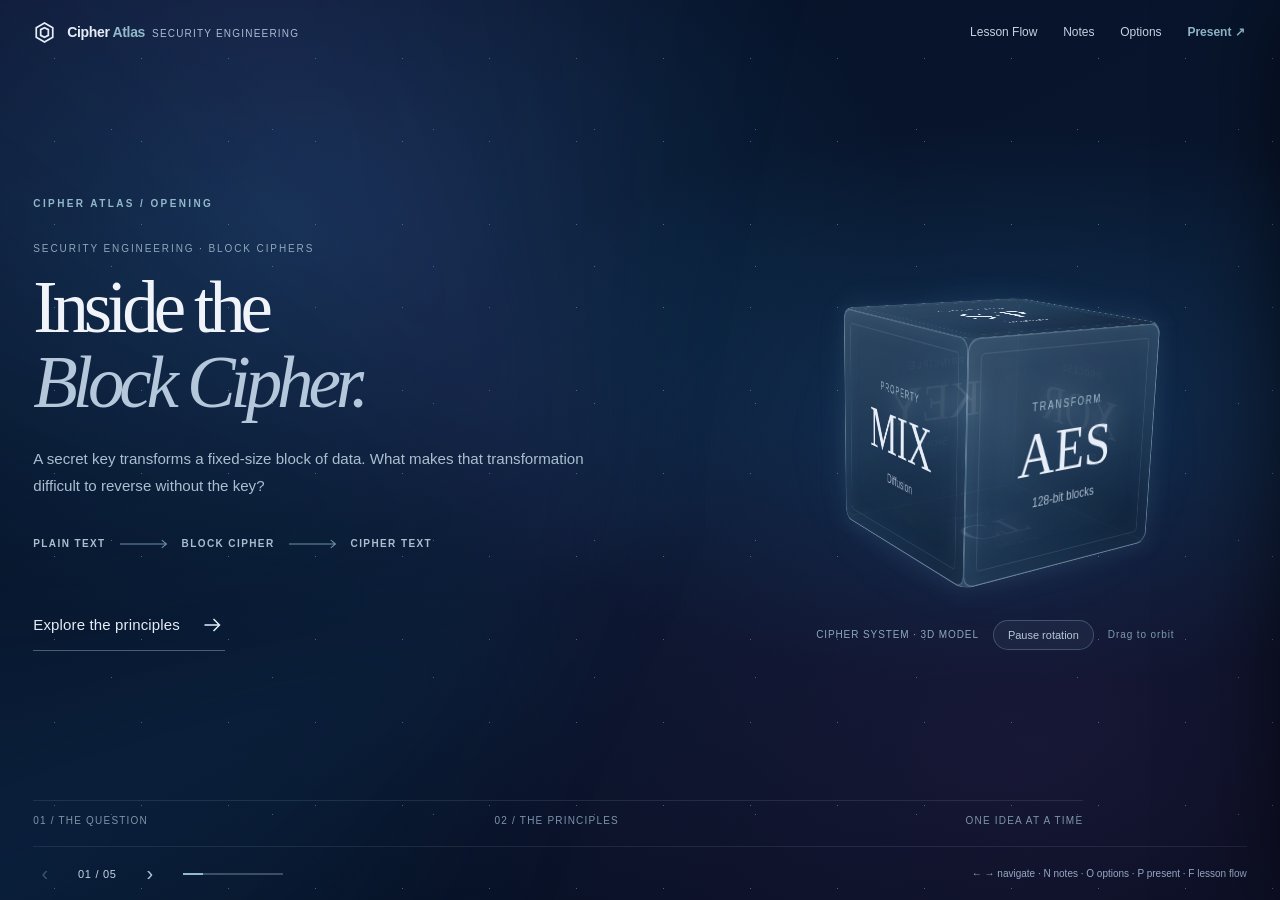
==== index.html @ b5562f1e "fix(cipher-atlas): explain AES trace operations 5 through 9" ====
<!doctype html>
<html lang="en">
<head>
<meta charset="utf-8"><meta name="viewport" content="width=device-width,initial-scale=1,viewport-fit=cover">
<meta name="color-scheme" content="dark"><title>Cipher Atlas | Block Cipher Foundations v0.8 Approved</title>
<style>
:root{--text:#e5edf8;--muted:#aabdd3;--yellow:#91b9cb;--purple:#8ba8c4;--cyan:#91b9cb;--glass:rgba(11,29,57,.74);--stroke:rgba(216,234,255,.19);--speed:420ms}
*{box-sizing:border-box}html,body{margin:0;min-height:100%;font-family:Inter,"Segoe UI",Arial,sans-serif;background:#030b1b;color:var(--text)}body{overflow:hidden}
button,input,select{font:inherit}button{cursor:pointer}button:focus-visible,input:focus-visible,select:focus-visible{outline:2px solid var(--yellow);outline-offset:3px}button:disabled{cursor:not-allowed;opacity:.32}
.sky{position:fixed;inset:0;pointer-events:none;background:radial-gradient(ellipse at 22% 24%,#13456896,transparent 44%),radial-gradient(ellipse at 79% 45%,#184c7777,transparent 40%),radial-gradient(ellipse at 81% 83%,#39295e55,transparent 45%),linear-gradient(155deg,#051126,#09162e 55%,#040a19);z-index:0}.sky:before{content:"";position:absolute;inset:0;opacity:.42;background-image:radial-gradient(#a2caef 0.7px,transparent 1px),radial-gradient(#c9b2ff 0.7px,transparent 1px);background-size:87px 83px,161px 137px;background-position:11px 17px,31px 61px}.sky:after{content:"";position:absolute;inset:-20%;background:conic-gradient(from 195deg at 47% 59%,transparent 0deg,#15689e20 47deg,transparent 81deg,#5f3d9628 134deg,transparent 182deg);filter:blur(60px);animation:none}@keyframes aurora{to{transform:translate(3%,-3%) rotate(10deg)}}body.motion-bg .sky:after{animation:aurora 17s ease-in-out infinite alternate}
.app{position:relative;z-index:1;height:100dvh;display:flex;flex-direction:column;padding:0 clamp(16px,2.6vw,46px)}
.top{height:64px;min-height:64px;display:flex;align-items:center;justify-content:space-between;gap:20px}.brand{display:flex;align-items:center;gap:11px;font-weight:800;letter-spacing:-.35px;font-size:14px}.brand svg{width:23px;height:23px;stroke:var(--text);stroke-width:1.8;fill:none}.brand em{font-style:normal;color:var(--yellow)}.brand small{color:var(--muted);font-weight:500;letter-spacing:1.2px;font-size:10px;margin-left:7px}.topnav,.bottomnav{display:flex;align-items:center;gap:clamp(10px,1.7vw,28px)}.navbtn{padding:7px 2px;color:#c5d1e1;border:0;background:none;font-size:12px;transition:color .2s}.navbtn:hover,.navbtn.on{color:var(--yellow)}.present{color:var(--yellow);font-weight:700}
.stage{flex:1;min-height:0;max-width:1320px;margin:auto;width:100%;display:flex;flex-direction:column;justify-content:center;gap:clamp(10px,2vh,25px);padding:clamp(6px,1.7vh,22px) 0 10px}.eyebrow{font-size:10px;letter-spacing:2.4px;color:var(--yellow);font-weight:700}.headline{font-family:Georgia,"Times New Roman",serif;font-size:clamp(39px,4.3vw,72px);font-weight:500;letter-spacing:-3px;line-height:1.04;margin:0}.headline span{color:var(--yellow)}.intro{font-size:clamp(13px,1.2vw,19px);color:var(--muted);margin:0;max-width:950px;line-height:1.4}
.grid{display:grid;grid-template-columns:1fr 1fr;gap:clamp(24px,4.2vw,65px);min-height:0}.concept{display:flex;flex-direction:column;gap:10px;min-width:0}.concept h2{font-family:Georgia,"Times New Roman",serif;font-weight:600;font-size:clamp(24px,2vw,35px);margin:0}.concept .define{font-size:clamp(12px,.96vw,16px);line-height:1.45;color:#c9d5e5;min-height:38px;margin:0;max-width:520px}.dim-label{font-size:10px;text-transform:uppercase;color:#93a7bd;letter-spacing:1.3px;font-weight:700}
.sbox-strip{margin:12px 0 10px;display:flex;justify-content:center;gap:clamp(10px,1.1vw,20px);align-items:center}.block{min-width:clamp(80px,6.4vw,112px);padding:14px 10px;text-align:center;border-radius:14px;border:1px solid #b7d7f14c;background:#83badb20;box-shadow:inset 0 1px #ffffff26}.block.sub{background:#ad9bfa33;border-color:#d0befa75}.block.out{background:#7eafc21a;border-color:#95b7c57c}.block small{display:block;color:#c0d0e4;font-size:11px;font-weight:600;margin-bottom:8px}.block b{font-size:24px;letter-spacing:1px}.block.out b{color:var(--yellow)}.block.sub b{font-size:17px}.arrow-icon{height:22px;width:20px;stroke:#bcd4ec;stroke-width:2;fill:none}
.controls{display:flex;align-items:center;gap:14px;min-height:35px}.controls label{color:#bacbe0;font-size:12px;white-space:nowrap}.range{flex:1;min-width:20px;appearance:none;background:linear-gradient(90deg,var(--yellow) var(--pct,67%),#d7e5f046 var(--pct,67%));height:5px;border-radius:8px;cursor:pointer;max-width:240px}.range::-webkit-slider-thumb{appearance:none;background:var(--yellow);height:16px;width:16px;border:0;border-radius:50%;box-shadow:0 0 14px #86c3d28c}.range::-moz-range-thumb{background:var(--yellow);height:15px;width:15px;border:0;border-radius:50%}.hex{background:#132641b0;color:var(--yellow);width:56px;padding:7px;border:1px solid #5f7291;border-radius:8px;text-align:center;text-transform:uppercase;font-family:ui-monospace,monospace;font-size:14px}.hint{color:var(--muted);font-size:11px;line-height:1.4;margin:1px 0 0}.hint strong{color:var(--yellow)}
.round-wrap{display:grid;grid-template-columns:1fr minmax(120px,.57fr);align-items:center;gap:15px;min-height:180px}.state{display:grid;grid-template-columns:repeat(4,minmax(26px,1fr));gap:7px;max-width:310px}.byte{border-radius:9px;height:35px;display:grid;place-items:center;background:#9ac6e522;border:1px solid #b4d2e923;font:600 clamp(11px,1vw,14px)/1 ui-monospace,SFMono-Regular,Consolas,monospace;color:#a8bcd6;transition:background var(--speed),transform var(--speed),color var(--speed),box-shadow var(--speed)}.byte.changed{color:#bed9e5;background:#557f9259;border-color:#a9c9d58a;box-shadow:0 0 14px #8bcad026}.byte.new{animation:flash .48s ease}@keyframes flash{40%{transform:scale(1.13);box-shadow:0 0 24px #b3d8e0a0}}.stats{display:flex;flex-direction:column;gap:12px}.number{font-size:clamp(25px,2.7vw,44px);color:var(--yellow);font-weight:700;line-height:1}.num-label{color:#b5c5d6;font-size:11px;line-height:1.4}.operation-controls{display:flex;justify-content:space-between;align-items:center;gap:10px;margin-top:4px}.op-side{display:flex;align-items:center;gap:12px}.arrow-btn{display:grid;place-items:center;width:33px;height:33px;background:rgba(177,200,234,.10);color:#a9cbd8;border:0;border-radius:50%;font-size:20px;transition:background .2s,transform .2s}.arrow-btn:hover:not(:disabled){background:#83b8c440;transform:scale(1.07)}.op-title{color:var(--yellow);font-size:12px;font-weight:800;min-width:104px;text-align:center}.step-name{color:#c0cede;font-size:12px;margin-top:2px;min-height:30px;line-height:1.4}.footkey{margin:2px 0 0;font-size:clamp(12px,1.05vw,16px);color:#d7e5ef}.footkey strong{color:var(--yellow)}
.bottom{height:54px;min-height:54px;display:flex;align-items:center;gap:20px;justify-content:space-between;border-top:1px solid #dbe5f218}.bottom .arrow-btn{border-radius:6px;background:none;width:23px;height:34px}.count{font-size:11px;letter-spacing:.7px;color:#c6d4e4}.progress{width:100px;height:2px;background:#9caac15c;overflow:hidden}.progress span{height:100%;display:block;width:100%;background:var(--yellow)}.keys{color:#94a9c4;font-size:10px}
.panel{position:fixed;top:0;bottom:0;width:min(430px,92vw);padding:24px 28px;border:1px solid var(--stroke);background:linear-gradient(135deg,#ffffff0e,#ffffff01 60%),var(--glass);backdrop-filter:blur(18px) saturate(115%);-webkit-backdrop-filter:blur(18px) saturate(115%);box-shadow:-14px 0 52px #01081792;z-index:6;transition:transform .32s cubic-bezier(.2,.7,.2,1),opacity .3s;overflow-y:auto}.panel.right{right:0;border-radius:0;transform:translateX(102%);opacity:1}.panel.left{left:0;border-radius:0;transform:translateX(-102%);opacity:1}.panel.open{transform:translateX(0);opacity:1}.panel.right{border-left:1px solid #7596aa51}.panel.left{border-right:1px solid #7596aa51}.drawer-scrim{position:fixed;inset:0;background:#020a16b3;z-index:5;opacity:0;pointer-events:none;transition:opacity .3s}.drawer-scrim.visible{opacity:1;pointer-events:auto}.panel:not(.open){visibility:hidden}.panel{transition:transform .34s cubic-bezier(.22,.72,.24,1),visibility .34s}.panel.open{visibility:visible}.panel .panelhead{margin-bottom:34px}.panel .panelhead h3{font-family:Georgia,serif;font-size:26px;font-weight:500}.panel .close{font-size:32px;line-height:1}.panelhead{display:flex;align-items:center;justify-content:space-between;gap:9px}.panel h3{font-size:17px;margin:0}.close{background:transparent;border:0;color:var(--text);font-size:23px;padding:0 5px}.panel h4{color:var(--yellow);font-weight:600;font-size:11px;letter-spacing:1.4px;margin:25px 0 12px}.panel p{color:#bfd0e1;font-size:13px;line-height:1.8}.notes{direction:rtl;text-align:right}.notes p{font-size:15px;line-height:1.85;margin:0 0 21px}.notes p strong{color:#eaf1fa}.notes{padding-top:8px}.flow-entry{width:100%;border:0;border-radius:12px;padding:14px 12px;text-align:left;background:#d7caff20;color:#fff;display:flex;justify-content:space-between;align-items:center}.flow-entry small{color:var(--yellow)}.soon{font-size:12px;color:#9caec1;line-height:1.8}.optrow{display:flex;justify-content:space-between;align-items:center;gap:12px;margin:16px 0}.optrow label{font-size:12px;color:#c4d1e2}.optrow select{width:166px;border:1px solid #5b718d;background:#09172e;color:#f4f6ff;padding:9px 10px;border-radius:9px;font-size:12px}.opt-explain{font-size:11px!important;color:#9fb1ca!important;line-height:1.5!important}.switch{background:#e2d5ff17;border:0;color:var(--yellow);border-radius:8px;padding:8px 12px;font-size:12px}.ripple{position:absolute;pointer-events:none;z-index:3;left:50%;top:50%;width:5px;height:5px;border:1px solid #98becb;box-shadow:0 0 40px #84c8dc70;border-radius:50%;transform:translate(-50%,-50%) scale(1);opacity:0}.ripple.play{animation:ring var(--speed) ease-out}@keyframes ring{10%{opacity:.9}100%{opacity:0;transform:translate(-50%,-50%) scale(120)}}
body.no-glass .panel{backdrop-filter:none;-webkit-backdrop-filter:none;background:#101e36f5}
@media(max-width:780px){body{overflow:auto}.app{min-height:100dvh;height:auto}.top{height:55px;min-height:55px}.brand small{display:none}.stage{justify-content:flex-start;padding:20px 0}.grid{grid-template-columns:1fr;gap:25px}.headline{letter-spacing:-1.5px}.concept .define{min-height:0}.round-wrap{min-height:0}.bottom{margin-top:12px}.keys{display:none}.panel{top:0}.sbox-strip{margin:4px 0}.stage{min-height:calc(100dvh - 110px)}}
@media(prefers-reduced-motion:reduce){*,*:before,*:after{animation-duration:.01ms!important;transition-duration:.01ms!important}}

/* Prologue and slide stack */
:root {--accent:#a7c7d6;--accent-soft:#7995b2;--glass-pressed:rgba(230,244,255,.07)}
.stage[hidden]{display:none!important}
.app{perspective:1700px}
.stage{transform-style:preserve-3d;transform-origin:50% 50%}
.prologue{max-width:1460px;gap:0}
.prologue-body{display:grid;grid-template-columns:minmax(0,1.05fr) minmax(340px,.85fr);align-items:center;gap:clamp(36px,7vw,126px);min-height:0;flex:1}
.prologue-copy{min-width:0;padding-bottom:30px;position:relative;z-index:2}
.prologue-kicker{letter-spacing:.19em;font-size:10px;color:#8fa7bc;margin:34px 0 17px}
.prologue-title{font-family:Georgia,serif;font-size:clamp(55px,5.7vw,99px);letter-spacing:-.07em;line-height:1.02;font-weight:500;margin:0 0 26px;color:#f0f4fa}
.prologue-title em{font-weight:400;font-style:italic;color:#b5c8db}
.prologue-intro{font-size:clamp(15px,1.18vw,19px);line-height:1.75;color:#aabfd0;max-width:570px;margin:0 0 39px}
.prologue-journey{display:flex;gap:14px;align-items:center;margin-bottom:50px;color:#a9bece;font-size:10px;font-weight:650;letter-spacing:.14em;white-space:nowrap}
.prologue-journey svg{width:48px;max-width:7vw;height:12px;fill:none;stroke:#6d90a9;stroke-width:1.4}
.start-link{display:inline-flex;align-items:center;gap:20px;appearance:none;border:0;background:none;padding:13px 0;color:#e4edf7;font-size:15px;letter-spacing:.01em;border-bottom:1px solid #99b3c774;transition:gap .25s,color .25s}
.start-link:hover{gap:29px;color:#b8d7e2}
.start-link svg{height:24px;width:25px;fill:none;stroke:currentColor;stroke-width:1.5}
.cube-area{display:flex;flex-direction:column;align-items:center;justify-content:center;position:relative;min-height:480px}
.cube-halo{position:absolute;left:11%;right:11%;top:15%;bottom:13%;background:radial-gradient(ellipse at 50% 48%,#296f9d50,transparent 62%);filter:blur(32px);pointer-events:none}
.cube-scene{width:min(100%,470px);height:390px;display:grid;place-items:center;perspective:950px;touch-action:none;cursor:grab;outline-offset:9px;user-select:none;-webkit-user-select:none;-webkit-touch-callout:none}.cube-scene *{user-select:none;-webkit-user-select:none;pointer-events:none}
.cube-scene:active{cursor:grabbing}
.cube{--half:110px;position:relative;width:220px;height:220px;transform-style:preserve-3d;transform:rotateX(-21deg) rotateY(31deg);will-change:transform}
.cube.spinning{animation:cubeOrbit 19s linear infinite}
@keyframes cubeOrbit{0%{transform:rotateX(-20deg) rotateY(28deg)}50%{transform:rotateX(-25deg) rotateY(208deg)}100%{transform:rotateX(-20deg) rotateY(388deg)}}
.face{position:absolute;inset:0;display:flex;flex-direction:column;align-items:center;justify-content:center;gap:9px;border-radius:11px;background:linear-gradient(155deg,#9db9d231,#42658d16 50%,#030a2055),rgba(18,37,61,.67);border:1px solid #c4e0ec7d;box-shadow:inset 0 0 34px #84b8d91b,0 0 36px #82adce13;backdrop-filter:blur(10px);backface-visibility:visible;text-align:center}
.face::before{content:'';position:absolute;inset:12px;border:1px solid #b4cdda20;border-radius:4px}
.face b{font-family:Georgia,serif;font-size:58px;font-weight:500;color:#e7eef8;line-height:1}
.face small{font-size:10px;letter-spacing:2px;color:#9eb9cb}
.face span{font-size:12px;color:#a8b9cc}
.face-front{transform:translateZ(var(--half))}.face-back{transform:rotateY(180deg) translateZ(var(--half))}.face-right{transform:rotateY(90deg) translateZ(var(--half))}.face-left{transform:rotateY(-90deg) translateZ(var(--half))}.face-top{transform:rotateX(90deg) translateZ(var(--half))}.face-bottom{transform:rotateX(-90deg) translateZ(var(--half))}
.cube-caption{display:flex;align-items:center;justify-content:center;flex-wrap:wrap;gap:14px;color:#8da6c0;font-size:10px;letter-spacing:.09em}
.cube-motion{border:1px solid #6c8ba671;border-radius:99px;background:#a4c0d20f;color:#b5c8d6;padding:8px 14px;font-size:11px}
.cube-motion:hover{background:#95b9cd22}
.drag-hint{color:#7e99ac}
.opening-footer{display:flex;justify-content:space-between;gap:12px;max-width:1050px;font-size:10px;color:#7d94aa;letter-spacing:.12em;border-top:1px solid #9fbdcf24;padding-top:14px;margin-bottom:10px}
.flow-list{display:flex;flex-direction:column;gap:6px}
.flow-entry{background:transparent;border-radius:0;text-align:left;gap:8px;color:#b8c8d7}
.flow-entry b{display:inline-block;min-width:31px;font-weight:500;color:#89a5b9}
.flow-entry.active{background:#b1cbdb1b;border-left:2px solid #adc6d4}
.flow-entry small{font-size:10px;letter-spacing:.05em;color:#a8c5d1}
.cue-notes{font-size:15px}
.cue-notes p{padding:15px 0;margin:0;border-bottom:1px solid #bad2e91c;line-height:1.7}
.cue-notes p strong{color:#a5c6d4}
.panel{border-radius:0;box-shadow:none}
/* Transparent glass-knob on press, inspired by the optical slider exploration. */
.range::-webkit-slider-thumb{height:20px;width:20px;background:linear-gradient(140deg,#ecf8ffde,#8eaebecc);border:1px solid #f4fcff99;box-shadow:inset 1px 1px 0 #fff8,0 0 13px #acd7e641;transition:background .16s,border-color .16s,box-shadow .16s,transform .16s;backdrop-filter:blur(2px) saturate(135%)}
.range::-moz-range-thumb{height:20px;width:20px;background:linear-gradient(140deg,#ecf8ffde,#8eaebecc);border:1px solid #f4fcff99;box-shadow:inset 1px 1px 0 #fff8,0 0 13px #acd7e641;transition:background .16s,border-color .16s,box-shadow .16s,transform .16s}
body.knob-glass .range:active::-webkit-slider-thumb,body.knob-glass .range.pressing::-webkit-slider-thumb{background:rgba(236,248,255,.06);border:1px solid #ffffffb5;box-shadow:inset 0 1px 2px #ffffff8a,0 0 0 5px #cee5f71b,0 0 14px #aacfe17d;transform:scale(1.35);backdrop-filter:blur(4px) saturate(170%)}
body.knob-glass .range:active::-moz-range-thumb,body.knob-glass .range.pressing::-moz-range-thumb{background:rgba(236,248,255,.06);border:1px solid #ffffffb5;box-shadow:inset 0 1px 2px #ffffff8a,0 0 0 5px #cee5f71b,0 0 14px #aacfe17d;transform:scale(1.35)}
body.no-glass .range::-webkit-slider-thumb{backdrop-filter:none}
@media(max-width:1000px){.prologue-body{grid-template-columns:minmax(0,1fr) minmax(265px,.8fr);gap:22px}.cube{--half:85px;width:170px;height:170px}.cube-scene{height:290px}.cube-area{min-height:370px}.face b{font-size:43px}.prologue-title{font-size:clamp(45px,6vw,75px)}.prologue-journey{gap:8px}}
@media(max-width:700px){.prologue-body{grid-template-columns:1fr;gap:0;display:flex;flex-direction:column;align-items:stretch;justify-content:center}.prologue-copy{padding:6px 0 0}.prologue-title{font-size:clamp(48px,12vw,75px);margin-bottom:12px}.prologue-intro{font-size:14px;margin-bottom:18px}.prologue-kicker{margin:10px 0}.prologue-journey{margin:16px 0 20px;font-size:8px;gap:5px}.prologue-journey svg{width:25px}.start-link{font-size:13px;padding:7px 0}.cube-area{min-height:220px}.cube-scene{height:220px}.cube{--half:66px;width:132px;height:132px}.face b{font-size:34px}.face small{font-size:7px}.face span{font-size:8px}.cube-caption{font-size:9px;gap:6px}.cube-motion{padding:6px 10px}.opening-footer{font-size:8px;margin-top:12px}.stage.prologue{min-height:calc(100dvh - 110px);justify-content:center}.stage.slide-one{min-height:calc(100dvh - 110px)}}
@media(max-height:690px) and (min-width:701px){.prologue-title{font-size:clamp(44px,5vw,70px)}.prologue-intro{margin-bottom:20px}.prologue-journey{margin-bottom:25px}.cube-area{min-height:310px}.cube-scene{height:280px}.cube{--half:85px;width:170px;height:170px}}
@media(prefers-reduced-motion:reduce){.cube.spinning{animation:none}}


/* v0.5: real configurable 3-axis rotation and Spotlight Border from MobiLab */
:root{--spotlight-intensity:.65;--slider-opacity:.12;--slider-hold:1.30;--slider-velocity:.22}
.cube-axis{margin:13px 0 17px;display:flex;flex-direction:column;gap:7px}
.cube-axis-top{display:flex;align-items:center;justify-content:space-between;gap:12px;font-size:12px;color:#becddb}
.cube-axis output{font:600 11px/1.5 ui-monospace,Consolas,monospace;color:#a9c6d4}
.cube-axis .range{max-width:none;width:100%}
.text-action{border:0;border-bottom:1px solid #8cabc66e;background:transparent;color:#b7cfe0;padding:6px 2px;line-height:1.6;text-align:left;margin:1px 0 9px}
.text-action:hover{color:white}
.panel .opt-explain{margin:10px 0 18px}
#optionsPanel .optrow label,#optionsPanel .cube-axis label{line-height:1.35}
#optionsPanel{width:min(470px,96vw)}
.cube-scene{position:relative;isolation:isolate}
.cube-scene::after{content:'';position:absolute;inset:10% 4%;border-radius:50%;pointer-events:none;background:radial-gradient(ellipse 180px 180px at var(--sx,50%) var(--sy,50%),rgba(176,221,249,.20),rgba(82,142,192,.08) 35%,transparent 75%);mix-blend-mode:screen;opacity:calc(var(--spotlight-intensity) * .8);filter:blur(24px);z-index:2;transition:opacity .18s}
.cube-area{--sx:50%;--sy:50%}
.cube-halo{background:radial-gradient(ellipse at var(--sx,50%) var(--sy,50%),rgba(105,174,230,.36),transparent 64%);opacity:calc(.35 + var(--spotlight-intensity)*.4)}
.face{border-color:rgba(198,229,247,calc(.22 + var(--spotlight-intensity)*.22));background:linear-gradient(155deg,#aac2da2d,#507ca12b 52%,#0613297d),rgba(15,37,63,.69)}
.face::after{content:'';position:absolute;inset:-1px;border-radius:inherit;padding:1.5px;pointer-events:none;background:radial-gradient(280px circle at var(--sx,50%) var(--sy,50%),rgba(255,255,255,calc(var(--spotlight-intensity)*.98)) 0%,rgba(160,214,255,calc(var(--spotlight-intensity)*.68)) 30%,transparent 78%);-webkit-mask:linear-gradient(#fff 0 0) content-box,linear-gradient(#fff 0 0);-webkit-mask-composite:xor;mask:linear-gradient(#fff 0 0) content-box,linear-gradient(#fff 0 0);mask-composite:exclude}
body.spotlight-off .cube-halo{opacity:.15}body.spotlight-off .cube-scene::after,body.spotlight-off .face::after{opacity:0}
/* Spotlight travels around interactive presentation surfaces too. */
.spot-surface{position:relative;isolation:isolate}
.spot-surface::after{content:'';position:absolute;inset:0;border-radius:inherit;padding:1px;pointer-events:none;background:radial-gradient(145px circle at var(--spot-x,50%) var(--spot-y,50%),rgba(216,243,255,calc(var(--spotlight-intensity)*.68)),rgba(170,216,242,.12) 48%,transparent 83%);-webkit-mask:linear-gradient(#fff 0 0) content-box,linear-gradient(#fff 0 0);-webkit-mask-composite:xor;mask:linear-gradient(#fff 0 0) content-box,linear-gradient(#fff 0 0);mask-composite:exclude;opacity:0;transition:opacity .16s}
.spot-surface:hover::after,.spot-surface:focus-visible::after{opacity:1}
body.spotlight-off .spot-surface::after{display:none}
/* PrismGlass lens overlay. The invisible native input still owns pointer and keyboard input. */
.prism-slider{--p:.5;--stretch:1;--pressed:0;position:relative;flex:1 1 160px;min-width:78px;max-width:240px;height:34px;display:flex;align-items:center;touch-action:pan-y;isolation:isolate}
.cube-axis .prism-slider{max-width:none;width:100%}
.optrow .prism-slider{max-width:190px;flex:1}
.prism-slider .prism-track{position:absolute;left:10px;right:10px;top:50%;transform:translateY(-50%);height:4px;border-radius:999px;background:linear-gradient(90deg,#b2d8ec calc(var(--p)*100%),rgba(196,220,237,.30) calc(var(--p)*100%));box-shadow:inset 0 1px 2px #09102188;pointer-events:none}
.prism-slider input[type=range]{position:relative;z-index:4;appearance:none;-webkit-appearance:none;width:100%;height:34px;max-width:none;min-width:0;flex:none;background:transparent;outline:none;opacity:1;cursor:pointer;margin:0}
.prism-slider input[type=range]::-webkit-slider-runnable-track{height:34px;background:transparent}
.prism-slider input[type=range]::-moz-range-track{height:34px;background:transparent}
.prism-slider input[type=range]::-webkit-slider-thumb{appearance:none;-webkit-appearance:none;width:22px;height:32px;margin-top:0;border:0;background:transparent!important;box-shadow:none!important;transform:none!important;opacity:0}
.prism-slider input[type=range]::-moz-range-thumb{width:22px;height:30px;border:0;background:transparent!important;box-shadow:none!important;opacity:0}
.prism-slider input[type=range]:focus-visible{outline:2px solid #c3e4f5;outline-offset:3px;border-radius:999px}
.prism-thumb{position:absolute;top:50%;left:calc(11px + (100% - 22px)*var(--p));width:22px;height:22px;z-index:3;pointer-events:none;transform:translate(-50%,-50%) scaleX(var(--stretch)) scaleY(calc(1/var(--stretch)));border-radius:10px;background:linear-gradient(146deg,rgba(245,249,255,calc(.76 - var(--pressed)*.63)),rgba(143,189,211,calc(.68 - var(--pressed)*.55)));border:1px solid rgba(240,249,255,.86);box-shadow:inset 1px 1px 1px #ffffffaa,inset -3px -3px 5px #1a3f6477,0 4px 12px #010b2366,0 0 0 calc(4px * var(--pressed)) #b7ddf222,0 0 17px #abd5e140;backdrop-filter:blur(5px) saturate(1.5);-webkit-backdrop-filter:blur(5px) saturate(1.5);transition:width .19s cubic-bezier(.22,1,.34,1),height .19s,border-radius .19s,background .2s}
.prism-thumb:before{content:'';position:absolute;inset:1px;border-radius:inherit;background:radial-gradient(ellipse at 26% 15%,#fff9,transparent 37%),linear-gradient(128deg,#eef8ff66,transparent 45%,#132f4777);opacity:calc(.72 + var(--pressed)*.25)}
.prism-thumb:after{content:'';position:absolute;inset:-1px;border-radius:inherit;border:1px solid #ecf9ffcc;mask-image:linear-gradient(120deg,#fff,transparent 54%,#fff);box-shadow:0 0 8px #ffffff55;opacity:.8}
.prism-slider.is-active .prism-thumb{width:calc(22px * var(--slider-hold));height:calc(22px * var(--slider-hold));border-radius:42% 48% 45% 45%;background:linear-gradient(144deg,rgba(241,250,255,var(--slider-opacity)),rgba(126,181,212,calc(var(--slider-opacity)*.6)))}
.prism-slider.is-active .prism-track{box-shadow:0 0 11px #8fc6e357}
body:not(.knob-glass) .prism-thumb{background:#b5d5e2;box-shadow:0 2px 9px #071629a0;backdrop-filter:none}
body.no-glass .prism-thumb{backdrop-filter:none;-webkit-backdrop-filter:none}
.trace-legend{display:flex;align-items:center;flex-wrap:wrap;gap:9px 13px;font-size:10px;color:#a5bbcd;margin-top:1px}
.trace-legend span{display:inline-flex;align-items:center;gap:5px}
.legend-cell{display:inline-block;width:10px;height:10px;border-radius:3px;background:#5d879b;outline:1px solid #a1c4d7}
.legend-cell.dim{background:#28405b;outline-color:#668099}
.trace-label{margin-left:auto;letter-spacing:.02em}
@media(max-width:750px){#optionsPanel{width:min(420px,95vw)}.cube-axis{margin:7px 0 10px}.trace-label{flex-basis:100%;margin-left:0}.prism-slider{max-width:100%}}
@media(prefers-reduced-motion:reduce){.prism-thumb,.spot-surface::after{transition:none}}

.face.spot-surface{position:absolute;inset:0;isolation:auto}.cube-axis .prism-slider{flex:0 0 34px;min-height:34px}.cube-axis input.range{height:34px}


.op-side .arrow-btn{width:40px;height:40px;border-radius:0;background:transparent;color:#c5dae8;font-size:26px;box-shadow:none}
.op-side .arrow-btn:hover:not(:disabled){background:transparent;transform:translateX(3px);color:white}
.op-side .arrow-btn:first-child:hover:not(:disabled){transform:translateX(-3px)}
.op-side .arrow-btn:disabled{color:#627e96}
@media(max-width:580px){.top{gap:6px}.brand{gap:5px;font-size:12px;flex:0 0 auto}.brand span{white-space:nowrap}.brand svg{width:18px;height:18px}.topnav{gap:5px;justify-content:flex-end}.navbtn{font-size:10px;white-space:nowrap;padding:8px 1px}.app{padding:0 14px}.top{height:53px;min-height:53px}}

/* v0.6: teaching flow. Opening 00 is left unchanged. */
.stage.learning-slide{max-width:1250px;gap:clamp(10px,2.3vh,24px);justify-content:center}
.learning-slide .headline{font-size:clamp(37px,4.25vw,70px);max-width:1250px}
.learning-slide .headline span{color:#9fc5d8}
.learning-slide .intro{max-width:1050px;line-height:1.55}
.concept-question-grid{display:grid;grid-template-columns:1fr 1fr;gap:clamp(24px,4vw,66px);margin:12px 0 6px}
.concept-question{position:relative;min-height:300px;border-top:1px solid #8aaac43d;padding:25px 8px 12px 2px}
.concept-question .eyebrow{color:#99afc0}
.concept-question h2{font:500 clamp(30px,3vw,51px)/1.15 Georgia,serif;margin:15px 0;color:#eef4fd}
.concept-question .question{font-size:clamp(17px,1.55vw,25px);line-height:1.35;max-width:440px;color:#c9d8e4}
.concept-question p{color:#98aec0;font-size:14px;max-width:440px;line-height:1.55;margin:12px 0}
.question-visual{height:85px;display:flex;align-items:center;justify-content:center;gap:20px;margin:15px 0}
.qchip{min-width:92px;text-align:center;padding:13px 14px;border:1px solid #729bb765;border-radius:12px;color:#c8e2f2;background:#23466845;font:700 12px/1.3 system-ui;letter-spacing:.09em}
.qchip.outcome{min-width:145px;background:#37577344}
.qpaths{height:50px;width:100px;position:relative;display:block}
.qpaths i{display:block;position:absolute;left:1px;right:1px;top:50%;height:1px;background:#97b7ca90;transform-origin:center}
.qpaths i:nth-child(1){transform:rotate(24deg)}.qpaths i:nth-child(2){transform:rotate(-24deg)}
.influence-line .bitdot{height:22px;width:22px;background:#aed4e4;border-radius:50%;box-shadow:0 0 0 5px #9bd7f222}
.bitline{width:100px;height:1px;background:#7898b6;position:relative}.bitline:after{content:'›';position:absolute;right:-2px;top:-15px;color:#a8c9db;font-size:22px}
.dotcluster{width:160px;height:75px;display:flex;flex-wrap:wrap;justify-content:center;align-items:center;gap:17px}
.dotcluster i{height:19px;width:19px;border-radius:6px;background:#a7c8de80;border:1px solid #c6e0f277}
.dotcluster i:nth-child(even){background:#d4edf5}
.lesson-takeaway{font-size:clamp(14px,1.1vw,17px);color:#c8d7e5;line-height:1.55;margin:8px 0 0}
.lesson-takeaway b{color:#a5cada;margin-right:8px}
.lab-workbench{display:grid;grid-template-columns:minmax(450px,1.12fr) minmax(360px,.85fr);gap:clamp(24px,5vw,80px);margin:20px 0 5px;align-items:center;min-height:300px}
.lab-primary{padding:24px 18px;border-top:1px solid #accbd52d;border-bottom:1px solid #accbd52d;border-radius:15px;background:linear-gradient(145deg,#b4d9ec08,transparent 60%)}
.lab-sbox-strip{margin:26px auto 35px;justify-content:center}
.lab-sbox-strip .block{min-width:130px;padding:22px 10px}.lab-sbox-strip .block b{font-size:34px}.lab-sbox-strip .block.sub b{font-size:20px}
.solo-controls{margin:12px 0 18px;justify-content:center}.solo-controls .hex{min-width:54px}
.solo-lab-controls{justify-content:center;min-height:42px}.solo-lab-controls .op-side{gap:24px}
.lab-action{border:0;border-bottom:1px solid #b7d4e17a;background:transparent;color:#d1e2ef;font-size:13px;padding:9px 2px;cursor:pointer}
.lab-action.subtle{border-bottom-color:transparent;color:#9ab2c4}
.lab-action:hover{color:white}
.lab-explainer .eyebrow{color:#9fc4d4}
.lab-explainer h2{font:500 clamp(29px,3vw,50px)/1.12 Georgia,serif;margin:15px 0;color:#f1f5fa;letter-spacing:-.04em}
.lab-explainer p{font-size:clamp(14px,1vw,17px);line-height:1.6;color:#bdcede;max-width:440px}
.binary-pair{display:flex;gap:14px;margin:24px 0;flex-wrap:wrap}
.binary-pair>div{display:flex;flex-direction:column;gap:9px;min-width:150px}
.binary-pair span{color:#96adbf;font-size:12px}
.binary-pair code{color:#d6e9f4;letter-spacing:.1em;font:600 15px/1.5 ui-monospace,Consolas,monospace}
.quiet-remark{font-size:12px!important;color:#90aabe!important;line-height:1.55}
.diff-visual-top{display:flex;justify-content:space-between;align-items:center;gap:20px;margin:0 0 16px}
.diff-count{color:#9fcddd;font:650 19px/1.1 system-ui;white-space:nowrap}.diff-count small{display:block;font-size:10px;color:#92a7ba;font-weight:450;margin-top:3px}
.state.large-state{margin:0 auto;grid-template-columns:repeat(4,minmax(60px,1fr));width:min(100%,420px);gap:8px}
.state.large-state .byte{min-height:52px;font-size:17px}
.diffusion-workbench .solo-lab-controls{margin:16px 0 0}
.diffusion-workbench .op-side .arrow-btn{width:52px;height:40px;font-size:30px;border:0;background:transparent}
.diffusion-workbench .op-side .arrow-btn:hover{background:transparent;color:#fff}
@media(max-width:960px){.lab-workbench{grid-template-columns:1fr 1fr;gap:20px}.lab-sbox-strip .block{min-width:88px;padding:16px 8px}.lab-sbox-strip .block b{font-size:25px}.state.large-state{width:min(100%,335px)}.state.large-state .byte{min-height:42px}.concept-question{min-height:250px}}
@media(max-width:700px){.stage.learning-slide{min-height:calc(100dvh - 112px);gap:10px;padding-bottom:14px;justify-content:flex-start;padding-top:clamp(12px,4vh,50px)}.learning-slide .headline{font-size:clamp(34px,8vw,50px);letter-spacing:-1.9px}.learning-slide .intro{font-size:13px}.concept-question-grid{grid-template-columns:1fr;gap:10px;margin:4px 0}.concept-question{min-height:0;padding:10px 0;border-top:1px solid #89abc32d}.concept-question h2{margin:6px 0;font-size:30px}.concept-question .question{font-size:16px}.concept-question .question-visual{height:46px;margin:6px 0}.qchip{min-width:74px;padding:8px}.qchip.outcome{min-width:120px}.qpaths{height:24px;width:55px}.concept-question p{font-size:12px;margin:4px 0}.influence-line .bitline{width:60px}.dotcluster{height:42px}.lesson-takeaway{font-size:12px;margin:6px 0}.lab-workbench{grid-template-columns:1fr;gap:10px;margin:0}.lab-primary{padding:10px 12px}.lab-sbox-strip{margin:12px auto}.lab-sbox-strip .block{min-width:76px;padding:11px 7px}.lab-sbox-strip .block b{font-size:22px}.lab-sbox-strip .block.sub b{font-size:15px}.solo-controls{margin:6px 0 10px}.lab-explainer h2{font-size:27px;margin:4px 0}.lab-explainer p{font-size:12px}.binary-pair{margin:7px 0;gap:15px}.binary-pair>div{min-width:120px;gap:4px}.binary-pair code{font-size:12px}.quiet-remark{font-size:11px!important}.diff-visual-top{margin:0 0 8px}.state.large-state{width:min(100%,250px);gap:4px}.state.large-state .byte{min-height:30px;font-size:11px}.diffusion-workbench .solo-lab-controls{margin:4px 0}.lab-action{font-size:11px}.op-side{gap:11px}.learning-slide .eyebrow{font-size:9px}}
@media(max-height:740px) and (min-width:701px){.concept-question{min-height:235px}.lab-workbench{margin:5px 0}.lab-sbox-strip{margin:10px auto 22px}.state.large-state{width:min(100%,300px)}.state.large-state .byte{min-height:38px}}


@media(max-width:780px){
 html,body{height:100%;overflow:hidden}
 .app{height:100dvh;min-height:0}
 .top{height:47px;min-height:47px}
 .bottom{height:41px;min-height:41px;margin-top:0}
 .stage{min-height:0!important;margin:0 auto;padding:6px 0;flex:1}
 .stage.prologue{min-height:0;justify-content:center}
 .stage.learning-slide{min-height:0;gap:8px;justify-content:center;padding:7px 0 0}
 .stage.slide-one{min-height:0;gap:6px;justify-content:flex-start;padding:7px 0 0}
 .stage.slide-one .headline{font-size:35px;line-height:1;letter-spacing:-1.4px}
 .stage.slide-one .intro{font-size:12px;line-height:1.25}
 .stage.slide-one .grid{gap:9px}
 .stage.slide-one .concept{gap:5px}
 .stage.slide-one .concept h2{font-size:24px}
 .stage.slide-one .concept .define{font-size:12px;line-height:1.25}
 .stage.slide-one .sbox-strip{margin:0;gap:5px}
 .stage.slide-one .sbox-strip .block{min-width:70px;padding:7px 5px;border-radius:10px}
 .stage.slide-one .sbox-strip .block b{font-size:19px}
 .stage.slide-one .sbox-strip .block.sub b{font-size:15px}
 .stage.slide-one .sbox-strip .block small{font-size:9px;margin-bottom:3px}
 .stage.slide-one .controls{gap:8px;min-height:27px}
 .stage.slide-one .hint{font-size:10px;line-height:1.3;margin:0}
 .stage.slide-one .round-wrap{gap:12px}
 .stage.slide-one .state{max-width:225px;gap:4px}
 .stage.slide-one .state .byte{height:28px;font-size:10px}
 .stage.slide-one .stats{gap:5px}
 .stage.slide-one .stats .number{font-size:21px}
 .stage.slide-one .stats .num-label{font-size:9px}
 .stage.slide-one .trace-legend{font-size:9px;margin:0;gap:4px}
 .stage.slide-one .trace-label{display:none}
 .stage.slide-one .operation-controls{margin:0}
 .stage.slide-one .op-side{gap:7px}
 .stage.slide-one .op-title{min-width:50px}
 .stage.slide-one .step-name{font-size:10px;line-height:1.3;min-height:14px;margin:0}
 .stage.slide-one .footkey{font-size:11px;line-height:1.3;margin:2px 0 0}
}
@media(max-height:730px) and (max-width:780px){
 .stage.learning-slide .headline{font-size:31px}
 .stage.learning-slide .intro{font-size:11px}
 .concept-question-grid{gap:4px}.concept-question h2{font-size:24px}
 .concept-question .question-visual{height:33px;margin:0}
 .stage.slide-one .hint{display:none}
 .stage.slide-one .trace-legend{display:none}
 .stage.slide-one .grid{gap:5px}
}

/* v0.7: real AES S-box reference, animated diffusion, concise combined workflow */
.example-row{display:flex;align-items:center;justify-content:center;gap:8px;margin:3px auto 0;color:#93aabc;font-size:10px;letter-spacing:.12em}
.example-row button{font:600 12px ui-monospace,Consolas,monospace;border:1px solid #9abbd051;color:#cce0ed;background:#2b526d55;border-radius:8px;padding:7px 12px;cursor:pointer}
.example-row button:hover{background:#53799777}
.sbox-drawer{position:fixed;z-index:601;top:0;right:0;bottom:0;width:min(690px,100vw);transform:translateX(104%);transition:transform .36s cubic-bezier(.2,.8,.25,1);background:#0a1c35;border-left:1px solid #bed4e64c;box-shadow:-25px 0 90px #0009;padding:clamp(16px,3vw,32px);display:flex;flex-direction:column;gap:10px;color:#dce8f3}
.sbox-drawer.open{transform:translateX(0)}.sbox-drawer .panelhead{display:flex;align-items:flex-start;justify-content:space-between;gap:12px}.sbox-drawer h3{font:500 clamp(24px,3vw,38px)/1.15 Georgia,serif;margin:6px 0;color:#e6f2fc}
.sbox-drawer>p{color:#a7bccb;line-height:1.5;font-size:13px}.sbox-readout{font:600 25px/1.3 ui-monospace,Consolas,monospace;color:#c3e8fa;text-align:center;margin:3px auto 7px}
.sbox-drawer-scrim{position:fixed;inset:0;z-index:600;background:#02081899;opacity:0;pointer-events:none;transition:opacity .25s}.sbox-drawer-scrim.open{opacity:1;pointer-events:auto}
.sbox-scroll{overflow:auto;flex:1;min-height:0;scrollbar-color:#446783 transparent}.sbox-scroll table{border-collapse:separate;border-spacing:3px;width:100%;font:500 12px ui-monospace,Consolas,monospace;color:#d7e6f1}.sbox-scroll th{padding:9px 4px;color:#9ab6c8;background:#142c4b;position:sticky;top:0;z-index:1}.sbox-scroll td{padding:0}.sbox-scroll button{display:block;width:100%;min-height:27px;border:1px solid #89acc32b;border-radius:5px;color:#c6ddeb;background:#5d8eb123;font:600 11px ui-monospace,Consolas,monospace;cursor:pointer}
.sbox-scroll button.selected{background:#83b4ce77;color:#fff;border-color:#c6eaf6;box-shadow:0 0 14px #8ccde26b}.sbox-scroll button:focus-visible{outline:2px solid #fff;outline-offset:2px}
.sbox-drawer .sbox-help{font-size:11px;line-height:1.4}
.aes-pipeline{display:grid;gap:10px;margin:20px 0;max-width:500px}.aes-pipeline>div{display:grid;grid-template-columns:32px 1fr;column-gap:12px;align-items:center;padding:11px 14px;border:1px solid #90b6cd2c;border-radius:11px;background:#4a7ba211;transition:background .3s,border-color .3s,transform .3s}.aes-pipeline>div span{grid-row:1/3;color:#7198af;font:700 12px ui-monospace,Consolas,monospace}.aes-pipeline b{color:#d3e3ef;font-weight:600;font-size:17px}.aes-pipeline small{color:#91aaba;margin-top:4px}.aes-pipeline>div.active{background:#679cb84d;border-color:#abd7e5b3;transform:translateX(8px);box-shadow:inset 0 1px #f4f9ff25}
.stage.slide-one .concept:first-child>.sbox-strip,.stage.slide-one .concept:first-child>.controls,.stage.slide-one .concept:first-child>.hint{display:none}
@media(max-width:700px){.sbox-drawer{padding:17px 10px}.sbox-scroll table{border-spacing:1px}.sbox-scroll th{font-size:9px;padding:6px 1px}.sbox-scroll button{font-size:9px;min-height:22px;border-radius:3px}.aes-pipeline{gap:5px;margin:7px 0}.aes-pipeline>div{padding:6px 9px}.aes-pipeline b{font-size:12px}.aes-pipeline small{font-size:10px}.aes-pipeline>div.active{transform:translateX(4px)}.stage.slide-one .concept:first-child>.define{margin-bottom:3px}.example-row button{padding:5px 8px}}
@media(prefers-reduced-motion:reduce){.sbox-drawer{transition:none}.aes-pipeline>div{transition:none}}

/* Cipher Atlas v0.8: reusable no-frame controls, meaning-first vector diagrams */
.concept-question{border-top-color:#6e97b949}
.concept-question .concept-visual-svg{width:min(100%,455px);height:112px;overflow:visible;display:block;margin:8px auto 14px}
.concept-visual-svg text{fill:#bbd4e6;font:600 13px ui-monospace,Consolas,monospace;letter-spacing:.05em}
.concept-visual-svg .concept-node{fill:#25466477;stroke:#91bbd29a;stroke-width:1.25}
.concept-visual-svg .signal{fill:none;stroke:#a9d1e6;stroke-width:2;stroke-linecap:round}
.concept-visual-svg .diff-bright{fill:#a9d5e5;stroke:#e3f5ff;stroke-width:1}
.concept-visual-svg .diff-calm{fill:#284966b8;stroke:#52759288;stroke-width:1}
.concept-visual-svg .mix-trace{fill:none;stroke:#b5d7ec;stroke-width:1.5;stroke-dasharray:6 9;opacity:.65}
.stage:not([hidden]) .concept-visual-svg .mix-trace{animation:concept-dash 2s linear infinite}
.stage:not([hidden]) .concept-visual-svg .diff-bright{animation:concept-glow 2.2s ease-in-out infinite alternate}
@keyframes concept-dash{to{stroke-dashoffset:-75}}
@keyframes concept-glow{to{fill:#e0f5ff;filter:drop-shadow(0 0 5px #c6eaff)}}
.lab-action.important{display:inline-flex;align-items:center;justify-content:center;gap:10px;padding:12px 17px;color:#ebf5ff;border:1px solid #b7d6e8a3;border-radius:12px;background:linear-gradient(125deg,#446b9075,#1e436667);box-shadow:inset 0 1px #ffffff26;min-width:180px;font-weight:700;transition:background .2s,transform .2s}
.lab-action.important:hover{background:#3c6b93ae;transform:translateY(-2px)}
.lab-action.important svg{width:18px;height:18px;fill:none;stroke:currentColor;stroke-width:1.5}
.aes-pipeline>button{display:grid;grid-template-columns:32px 1fr;column-gap:12px;align-items:center;padding:11px 14px;border:1px solid #90b6cd2c;border-radius:11px;background:#4a7ba211;text-align:left;color:#d3e3ef;transition:background .3s,border-color .3s,transform .3s;cursor:pointer}
.aes-pipeline>button span{grid-row:1/3;color:#7198af;font:700 12px ui-monospace,Consolas,monospace}
.aes-pipeline>button b{font-size:17px;font-weight:600}
.aes-pipeline>button small{color:#91aaba;margin-top:4px}
.aes-pipeline>button.active{background:#679cb84d;border-color:#abd7e5b3;transform:translateX(8px);box-shadow:inset 0 1px #f4f9ff25}
.aes-pipeline>button:hover{background:#5482a146;border-color:#9cbfda98}
.aes-pipeline>button:focus-visible{outline:2px solid #cce8f6;outline-offset:2px}
.aes-pipeline-guide{font-size:11px;color:#a0c1d4;margin:0 0 5px}
.mix-svg{display:block;width:min(360px,100%);height:100px;margin:3px 0 12px}
.mix-svg .mix-connection{fill:none;stroke:#80bad2;stroke-width:1.4;opacity:.45;stroke-dasharray:6 8}
.diffusion-workbench[data-mix-active="true"] .mix-svg .mix-connection{animation:mix-flow .8s ease-in-out infinite alternate;opacity:.9}
@keyframes mix-flow{to{stroke-dashoffset:-26;stroke:#d1efff;opacity:1}}
.mix-svg text{font:600 10px ui-monospace,Consolas,monospace;fill:#d2e8fa}
.mix-svg circle{fill:#2e5775;stroke:#a6d0e5;stroke-width:1.5}
.aes-shortcue{font-size:12px;color:#a8c8da;margin-top:3px;min-height:1.5em}
.transition-matrix{margin:12px 0;padding-top:8px;border-top:1px solid #b1c9de2d}
.transition-matrix summary{font-size:13px;color:#d5e9f6;cursor:pointer;padding:8px 0;font-weight:700}
.transition-item{display:flex;gap:12px;align-items:center;justify-content:space-between;padding:9px 0;border-bottom:1px solid #9fc7df17}
.transition-item label{color:#adc2d4;font-size:12px;flex:1}
.transition-item select{max-width:154px;min-width:118px;background:#0e2340;color:#deeffc;border:1px solid #7e9fb775;border-radius:8px;padding:8px}
@media(max-width:700px){.concept-question .concept-visual-svg{height:68px;margin:3px auto}.mix-svg{height:68px}.lab-action.important{min-width:145px;padding:9px 12px}.aes-pipeline>button{padding:6px 9px}.aes-pipeline>button b{font-size:12px}.aes-pipeline>button small{font-size:10px}.aes-pipeline>button.active{transform:translateX(4px)}}
@media(prefers-reduced-motion:reduce){.concept-visual-svg .mix-trace,.concept-visual-svg .diff-bright,.mix-svg .mix-connection{animation:none!important}}
</style>
</head>
<body class="knob-glass motion-bg">
<div class="sky"></div><div class="app">
<header class="top"><div class="brand"><svg viewBox="0 0 24 24"><path d="M12 2 20.6 7v10L12 22 3.4 17V7L12 2Z"/><path d="m8 9 4-2 4 2v6l-4 2-4-2z"/></svg><span>Cipher <em>Atlas</em><small>SECURITY ENGINEERING</small></span></div><nav class="topnav" aria-label="Presentation controls"><button class="navbtn" id="flowBtn" aria-expanded="false">Lesson Flow</button><button class="navbtn" id="notesBtn" aria-expanded="false">Notes</button><button class="navbtn" id="optionsBtn" aria-expanded="false">Options</button><button class="navbtn present" id="presentBtn">Present ↗</button></nav></header>
<main class="stage prologue" id="prologueStage" aria-labelledby="prologueTitle">
 <div class="prologue-body">
  <div class="prologue-copy">
   <div class="eyebrow">CIPHER ATLAS  /  OPENING</div>
   <p class="prologue-kicker">SECURITY ENGINEERING · BLOCK CIPHERS</p>
   <h1 class="prologue-title" id="prologueTitle">Inside the<br><em>Block Cipher.</em></h1>
   <p class="prologue-intro">A secret key transforms a fixed-size block of data. What makes that transformation difficult to reverse without the key?</p>
   <div class="prologue-journey" aria-label="Block cipher concept"><span>PLAIN TEXT</span><svg viewBox="0 0 62 12" aria-hidden="true"><path d="M0 6 H60 M54 1L60 6L54 11"/></svg><span>BLOCK CIPHER</span><svg viewBox="0 0 62 12" aria-hidden="true"><path d="M0 6 H60 M54 1L60 6L54 11"/></svg><span>CIPHER TEXT</span></div>
   <button class="start-link" id="startPresentation">Explore the principles <svg viewBox="0 0 24 24" aria-hidden="true"><path d="M4 12h15m-6-6 6 6-6 6"/></svg></button>
  </div>
  <div class="cube-area">
   <div class="cube-halo" aria-hidden="true"></div>
   <div class="cube-scene" id="cubeScene" aria-label="Interactive 3D cipher cube. Drag to rotate" tabindex="0">
    <div class="cube spinning" id="cipherCube">
     <div class="face face-front"><small>TRANSFORM</small><b>AES</b><span>128-bit blocks</span></div>
     <div class="face face-back"><small>PRINCIPLE</small><b>KEY</b><span>Secret</span></div>
     <div class="face face-right"><small>PROCESS</small><b>XOR</b><span>Round keys</span></div>
     <div class="face face-left"><small>PROPERTY</small><b>MIX</b><span>Diffusion</span></div>
     <div class="face face-top"><small>STRUCTURE</small><b>S·P</b><span>Substitute</span></div>
     <div class="face face-bottom"><small>OUTPUT</small><b>CT</b><span>Ciphertext</span></div>
    </div>
   </div>
   <div class="cube-caption"><span>CIPHER SYSTEM · 3D MODEL</span><button class="cube-motion" id="cubeMotionBtn" aria-pressed="true">Pause rotation</button><span class="drag-hint">Drag to orbit</span></div>
  </div>
 </div>
 <div class="opening-footer"><span>01  /  THE QUESTION</span><span>02  /  THE PRINCIPLES</span><span>ONE IDEA AT A TIME</span></div>
</main>

<main class="stage learning-slide concepts-overview" id="overviewStage" hidden>
 <div class="eyebrow">BLOCK CIPHERS / SLIDE 01 / THE WHY</div>
 <h1 class="headline">Why <span>Confusion &amp; Diffusion?</span></h1>
 <p class="intro">Two different problems. Two complementary design principles.</p>
 <div class="concept-question-grid">
  <section class="concept-question spot-surface" aria-labelledby="whyConfTitle">
   <span class="eyebrow">01 / HIDE RELATIONSHIPS</span><h2 id="whyConfTitle">Confusion</h2>
   <div class="question">Can we infer the secret key from the ciphertext?</div>
   <svg class="concept-visual-svg" viewBox="0 0 480 112" aria-label="Conceptual illustration of complex key and ciphertext relationships" role="img">
<defs><linearGradient id="confGrad"><stop stop-color="#94c4e1"/><stop offset="1" stop-color="#6d8eae"/></linearGradient></defs>
<rect x="4" y="30" width="104" height="53" rx="12" class="concept-node"/><text x="56" y="61" text-anchor="middle">KEY</text>
<rect x="358" y="30" width="119" height="53" rx="12" class="concept-node"/><text x="417" y="61" text-anchor="middle">CIPHERTEXT</text>
<path d="M112 41 C200 -19 270 140 354 68 M112 68 C188 130 273 -20 354 44 M112 57 C195 56 280 58 354 55" class="mix-trace"/>
<circle cx="231" cy="56" r="31" fill="#264b68cc" stroke="#9ac5dca6"/><text x="231" y="60" text-anchor="middle" font-size="10">NONLINEAR</text>
</svg>
   <p>Make the link between key and ciphertext difficult to analyze.</p>
  </section>
  <section class="concept-question spot-surface" aria-labelledby="whyDiffTitle">
   <span class="eyebrow">02 / SPREAD INFLUENCE</span><h2 id="whyDiffTitle">Diffusion</h2>
   <div class="question">What if we change just one input bit?</div>
   <svg class="concept-visual-svg" viewBox="0 0 480 112" aria-label="One affected input byte spreads to several affected output bytes" role="img">
<g transform="translate(3 14)"><rect x="0" y="0" width="18" height="17" rx="3" class="diff-bright"/><rect x="24" y="0" width="18" height="17" rx="3" class="diff-calm"/><rect x="48" y="0" width="18" height="17" rx="3" class="diff-calm"/><rect x="72" y="0" width="18" height="17" rx="3" class="diff-calm"/><rect x="0" y="22" width="18" height="17" rx="3" class="diff-calm"/><rect x="24" y="22" width="18" height="17" rx="3" class="diff-calm"/><rect x="48" y="22" width="18" height="17" rx="3" class="diff-calm"/><rect x="72" y="22" width="18" height="17" rx="3" class="diff-calm"/><rect x="0" y="44" width="18" height="17" rx="3" class="diff-calm"/><rect x="24" y="44" width="18" height="17" rx="3" class="diff-calm"/><rect x="48" y="44" width="18" height="17" rx="3" class="diff-calm"/><rect x="72" y="44" width="18" height="17" rx="3" class="diff-calm"/><rect x="0" y="66" width="18" height="17" rx="3" class="diff-calm"/><rect x="24" y="66" width="18" height="17" rx="3" class="diff-calm"/><rect x="48" y="66" width="18" height="17" rx="3" class="diff-calm"/><rect x="72" y="66" width="18" height="17" rx="3" class="diff-calm"/></g>
<path d="M117 57 C177 25 196 30 245 24 M117 57 C170 60 210 60 245 60 M117 57 C176 99 203 94 245 97" class="mix-trace"/>
<path d="m236 51 9 9 -9 9" class="signal"/>
<g transform="translate(275 14)"><rect x="0" y="0" width="18" height="17" rx="3" class="diff-bright"/><rect x="24" y="0" width="18" height="17" rx="3" class="diff-calm"/><rect x="48" y="0" width="18" height="17" rx="3" class="diff-calm"/><rect x="72" y="0" width="18" height="17" rx="3" class="diff-bright"/><rect x="0" y="22" width="18" height="17" rx="3" class="diff-calm"/><rect x="24" y="22" width="18" height="17" rx="3" class="diff-bright"/><rect x="48" y="22" width="18" height="17" rx="3" class="diff-calm"/><rect x="72" y="22" width="18" height="17" rx="3" class="diff-calm"/><rect x="0" y="44" width="18" height="17" rx="3" class="diff-bright"/><rect x="24" y="44" width="18" height="17" rx="3" class="diff-calm"/><rect x="48" y="44" width="18" height="17" rx="3" class="diff-bright"/><rect x="72" y="44" width="18" height="17" rx="3" class="diff-calm"/><rect x="0" y="66" width="18" height="17" rx="3" class="diff-bright"/><rect x="24" y="66" width="18" height="17" rx="3" class="diff-calm"/><rect x="48" y="66" width="18" height="17" rx="3" class="diff-calm"/><rect x="72" y="66" width="18" height="17" rx="3" class="diff-bright"/></g>
<text x="8" y="110" font-size="10">1 INPUT CHANGE</text><text x="278" y="110" font-size="10">MANY AFFECTED BYTES</text>
</svg>
   <p>Spread small input changes across many output positions.</p>
  </section>
 </div>
 <p class="lesson-takeaway"><b>Design goal</b> Conceal relationships and spread influence. Neither principle is enough alone.</p>
</main>

<main class="stage learning-slide solo-study" id="confusionStage" hidden>
 <div class="eyebrow">BLOCK CIPHERS / SLIDE 02 / CONFUSION LAB</div>
 <h1 class="headline">Confusion: <span>Hide the relationship.</span></h1>
 <p class="intro">AES uses a nonlinear byte substitution called the S-box. Change the input and observe the mapping.</p>
 <div class="lab-workbench">
  <section class="lab-primary spot-surface" aria-label="Interactive AES S-box byte substitution">
   <div class="sbox-strip lab-sbox-strip"><div class="block"><small>INPUT BYTE</small><b id="soloIn">AD</b></div><svg class="arrow-icon" viewBox="0 0 24 24"><path d="M2 12h19m-7-7 7 7-7 7"/></svg><div class="block sub"><small>AES</small><b>S-BOX</b></div><svg class="arrow-icon" viewBox="0 0 24 24"><path d="M2 12h19m-7-7 7 7-7 7"/></svg><div class="block out"><small>OUTPUT</small><b id="soloOut">95</b></div></div>
   <div class="controls solo-controls"><label for="soloInputSlider">Input byte</label><input class="range" type="range" min="0" max="255" value="173" id="soloInputSlider"><input class="hex" id="soloHexInput" maxlength="2" value="AD" aria-label="Hex input byte"></div>
   <div class="operation-controls solo-lab-controls"><div class="op-side"><button class="lab-action important" type="button" id="openSbox" aria-label="Open full AES S-box lookup table"><svg viewBox="0 0 24 24" aria-hidden="true"><rect x="3" y="3" width="18" height="18" rx="3"/><path d="M3 9h18M3 15h18M9 3v18M15 3v18"/></svg>Open S-box table</button><button class="lab-action" type="button" id="confFlip">Flip one input bit</button><button class="lab-action subtle" type="button" id="confReset">Reset</button></div></div>
   <div class="example-row" aria-label="Ready-to-show AES S-box lookups"><span>TRY</span><button data-sbox-example="AD">AD</button><button data-sbox-example="9A">9A</button><button data-sbox-example="3E">3E</button></div>
  </section>
  <section class="lab-explainer">
   <div class="eyebrow">OBSERVE THE OUTPUT</div>
   <h2 id="soloCompare">AD → 95</h2>
   <p id="soloDiff">Flip one bit. The output mapping will be recalculated.</p>
   <div class="binary-pair"><div><span>Input bits</span><code id="soloBinaryIn">10101101</code></div><div><span>Output bits</span><code id="soloBinaryOut">10010101</code></div></div>
   <p class="quiet-remark">The S-box is fixed. The key is combined in other AES steps. This alone is not encryption.</p>
  </section>
 </div>
 <p class="lesson-takeaway"><b>Key idea</b> A nonlinear substitution complicates patterns. It contributes to confusion in the full cipher.</p>
</main>

<main class="stage learning-slide solo-study" id="diffusionStage" hidden>
 <div class="eyebrow">BLOCK CIPHERS / SLIDE 03 / DIFFUSION LAB</div>
 <h1 class="headline">Diffusion: <span>Spread the influence.</span></h1>
 <p class="intro">Follow one changed bit through two real AES transformations. Watch the location and the number of affected bytes.</p>
 <div class="lab-workbench diffusion-workbench" id="diffWorkbench" data-mix-active="false">
  <section class="lab-primary spot-surface" aria-label="AES diffusion demonstration">
   <div class="diff-visual-top"><div class="eyebrow" id="diffStageName">INPUT / ONE CHANGED BIT</div><div class="diff-count" id="diffCount">1 / 16 <small>bytes differ</small></div></div>
   <div class="state large-state" id="diffGrid" aria-label="4 by 4 AES state showing changed bytes"></div>
   <div class="operation-controls solo-lab-controls"><div class="op-side"><button class="arrow-btn" id="diffPrev" aria-label="Previous diffusion stage">‹</button><span class="op-title" id="diffStep">0 / 2</span><button class="arrow-btn" id="diffNext" aria-label="Next diffusion stage">›</button></div><button class="lab-action subtle" type="button" id="diffReset">Reset</button></div>
  </section>
  <section class="lab-explainer">
   <div class="eyebrow">WHAT CHANGED?</div>
   <h2 id="diffOpTitle">Input difference</h2><p id="diffExplanation">Two states differ in one bit in a single byte. The other bytes are identical.</p><svg class="mix-svg" viewBox="0 0 360 100" role="img" aria-label="MixColumns: four input bytes influence each output byte in the same column"><g><circle cx="34" cy="15" r="11"/><text x="34" y="19" text-anchor="middle">a0</text><circle cx="110" cy="15" r="11"/><text x="110" y="19" text-anchor="middle">a1</text><circle cx="186" cy="15" r="11"/><text x="186" y="19" text-anchor="middle">a2</text><circle cx="262" cy="15" r="11"/><text x="262" y="19" text-anchor="middle">a3</text><path class="mix-connection" d="M34 27 C34 56 34 44 34 72"/><path class="mix-connection" d="M34 27 C34 56 110 44 110 72"/><path class="mix-connection" d="M34 27 C34 56 186 44 186 72"/><path class="mix-connection" d="M34 27 C34 56 262 44 262 72"/><path class="mix-connection" d="M110 27 C110 56 34 44 34 72"/><path class="mix-connection" d="M110 27 C110 56 110 44 110 72"/><path class="mix-connection" d="M110 27 C110 56 186 44 186 72"/><path class="mix-connection" d="M110 27 C110 56 262 44 262 72"/><path class="mix-connection" d="M186 27 C186 56 34 44 34 72"/><path class="mix-connection" d="M186 27 C186 56 110 44 110 72"/><path class="mix-connection" d="M186 27 C186 56 186 44 186 72"/><path class="mix-connection" d="M186 27 C186 56 262 44 262 72"/><path class="mix-connection" d="M262 27 C262 56 34 44 34 72"/><path class="mix-connection" d="M262 27 C262 56 110 44 110 72"/><path class="mix-connection" d="M262 27 C262 56 186 44 186 72"/><path class="mix-connection" d="M262 27 C262 56 262 44 262 72"/><circle cx="34" cy="85" r="11"/><text x="34" y="89" text-anchor="middle">b0</text><circle cx="110" cy="85" r="11"/><text x="110" y="89" text-anchor="middle">b1</text><circle cx="186" cy="85" r="11"/><text x="186" y="89" text-anchor="middle">b2</text><circle cx="262" cy="85" r="11"/><text x="262" y="89" text-anchor="middle">b3</text></g></svg>
   <div class="binary-pair"><div><span>Difference</span><code id="diffBits">1 / 128 bits</code></div><div><span>Operation</span><code id="diffCurrentOp">Input</code></div></div>
   <p class="quiet-remark">This isolates ShiftRows and MixColumns. It is not a full AES encryption.</p>
  </section>
 </div>
 <p class="lesson-takeaway"><b>Key idea</b> Moving bytes alone does not increase the number of changed bytes. Mixing can.</p>
</main>

<main class="stage slide-one" id="stage" hidden><span class="eyebrow">BLOCK CIPHERS  /  SLIDE 04  /  TOGETHER</span><h1 class="headline">Confusion <span>&amp;</span> Diffusion</h1><p class="intro">Watch the two principles work together inside AES, one operation at a time.</p>
<div class="grid">
 <section class="concept"><h2>Round workflow</h2><p class="define">Watch the operations interact. Each arrow advances the actual AES state.</p>
 <div class="aes-pipeline" aria-label="AES round operations"><p class="aes-pipeline-guide">Select an operation to jump to it</p><button type="button" data-aes-op="AddRoundKey" aria-label="Jump to AddRoundKey operation"><span>01</span><b>AddRoundKey</b><small>XOR with round key</small></button><button type="button" data-aes-op="SubBytes" aria-label="Jump to SubBytes operation"><span>02</span><b>SubBytes</b><small>Nonlinear S-box</small></button><button type="button" data-aes-op="ShiftRows" aria-label="Jump to ShiftRows operation"><span>03</span><b>ShiftRows</b><small>Move byte positions</small></button><button type="button" data-aes-op="MixColumns" aria-label="Jump to MixColumns operation"><span>04</span><b>MixColumns</b><small>Mix column values</small></button></div>
 <div class="sbox-strip" aria-label="AES S-box example"><div class="block"><small>INPUT</small><b id="sIn">AD</b></div><svg class="arrow-icon" viewBox="0 0 24 24"><path d="M2 12h19m-7-7 7 7-7 7"/></svg><div class="block sub"><small>AES</small><b>S-BOX</b></div><svg class="arrow-icon" viewBox="0 0 24 24"><path d="M2 12h19m-7-7 7 7-7 7"/></svg><div class="block out"><small>OUTPUT</small><b id="sOut">95</b></div></div>
 <div class="controls"><label for="inputSlider">Input byte</label><input class="range" type="range" min="0" max="255" value="173" id="inputSlider" aria-label="Choose AES S-box input byte"><input class="hex" maxlength="2" id="hexInput" inputmode="text" value="AD" aria-label="Input in hexadecimal"></div><p class="hint"><strong>Example:</strong> AES SubBytes uses nonlinear substitution. This is one S-box lookup, not a complete encryption.</p>
 </section>
 <section class="concept"><h2>One-bit difference</h2><p class="define">Observe two AES states. Highlighted cells differ from the original.</p>
 <div class="round-wrap"><div class="state" id="stateGrid" aria-label="AES state with changed bytes highlighted"></div><div class="stats"><div><div class="number" id="changedBytes">1 / 16</div><div class="num-label">Changed bytes</div></div><div><div class="number" id="changedBits">1 / 128</div><div class="num-label">Changed bits</div></div></div></div>
 <div class="trace-legend" aria-label="AES difference legend"><span><i class="legend-cell"></i> Changed byte</span><span><i class="legend-cell dim"></i> Same byte</span><span class="trace-label">Independent AES comparison: one input bit differs</span></div><div class="operation-controls"><div class="op-side"><span style="font-size:12px;color:#b2c5dd">Operation</span><button id="opPrev" class="arrow-btn" aria-label="Previous operation">‹</button><span id="opStep" class="op-title">0 / 9</span><button id="opNext" class="arrow-btn" aria-label="Next operation">›</button></div><button class="navbtn" id="resetBtn" style="color:#b8c8db">Reset</button></div><p class="step-name" id="stepName">Plaintext → compare two states differing in one bit.</p><p class="aes-shortcue" id="aesCue">Select a step or use arrows to begin the trace.</p>
 </section>
</div>
<p class="footkey"><strong>Watch the pattern:</strong> substitution changes values, shifting moves them, mixing spreads differences.</p><div class="ripple" id="ripple" aria-hidden="true"></div>
</main>
<footer class="bottom"><div class="bottomnav"><button id="slidePrev" class="arrow-btn" aria-label="Previous slide" disabled>‹</button><span class="count" id="slideCounter">01 / 05</span><button id="slideNext" class="arrow-btn" aria-label="Next slide">›</button><div class="progress"><span id="slideProgress" style="width:20%"></span></div></div><div class="keys">← → navigate · N notes · O options · P present · F lesson flow</div></footer></div>
<div class="drawer-scrim" id="drawerScrim" aria-hidden="true"></div><aside class="panel left" id="flowPanel" aria-label="Lesson flow"><div class="panelhead"><h3>Lesson Flow</h3><button class="close" data-close aria-label="Close lesson flow">×</button></div><h4>CHAPTER 01 / FOUNDATIONS</h4><div class="flow-list">
<button class="flow-entry active" id="flowOpening"><span><b>00</b> Inside the Block Cipher</span><small>ACTIVE</small></button>
<button class="flow-entry" id="flowOverview"><span><b>01</b> Why the two principles?</span><small>READY</small></button>
<button class="flow-entry" id="flowConf"><span><b>02</b> Confusion Lab</span><small>READY</small></button>
<button class="flow-entry" id="flowDiff"><span><b>03</b> Diffusion Lab</span><small>READY</small></button>
<button class="flow-entry" id="flowCombined"><span><b>04</b> Putting It Together</span><small>READY</small></button>
</div><h4>COMING NEXT</h4><div class="soon">AES vs. Triple DES<br>Main modes of operation<br>BEAST and programmer bugs</div></aside>
<aside class="panel right" id="notesPanel" aria-label="Presenter notes"><div class="panelhead"><h3>Presenter Cues</h3><button class="close" data-close aria-label="Close presenter notes">×</button></div><h4 id="notesSlideLabel">PROLOGUE · WORKING DRAFT</h4><div class="notes cue-notes" id="notesContent" lang="he"></div></aside>
<aside class="panel right" id="optionsPanel" aria-label="Presentation options"><div class="panelhead"><h3>Presentation Options</h3><button class="close" data-close aria-label="Close options">×</button></div><h4>TRANSITIONS</h4><div class="optrow"><label for="globalEffect">Global</label><select id="globalEffect"><option value="cube">Cube 3D</option><option value="ripple">Ripple</option><option value="zoom">Zoom</option><option value="fade">Fade</option><option value="pulse">Pulse</option><option value="none">None</option></select></div><div class="optrow"><label for="slideEffect">This slide</label><select id="slideEffect"><option value="inherit">Use global</option><option value="cube">Cube 3D</option><option value="ripple">Ripple</option><option value="zoom">Zoom</option><option value="fade">Fade</option><option value="pulse">Pulse</option><option value="none">None</option></select></div><div class="optrow"><label for="opEffect">Inner operations</label><select id="opEffect"><option value="inherit">Use slide setting</option><option value="cube">Cube 3D</option><option value="ripple">Ripple</option><option value="zoom">Zoom</option><option value="fade">Fade</option><option value="pulse">Pulse</option><option value="none">None</option></select></div><details class="transition-matrix" id="transitionMatrix" open><summary>Customize each slide transition</summary><div id="transitionList"></div><p class="quiet-remark">Applies when entering each slide. Inner operations have a separate transition.</p></details><h4>MOTION</h4><div class="optrow"><label for="duration">Duration</label><input class="range" type="range" min="150" max="1100" value="420" step="50" id="duration"><output id="durationLabel">420 ms</output></div><h4>CUBE 3D / OPENING</h4>
<div class="optrow"><label for="cubePreset">Rotation preset</label><select id="cubePreset"><option value="xyz" selected>X + Y + Z</option><option value="y">Y only</option><option value="xy">X + Y</option><option value="x">X only</option><option value="z">Z only</option><option value="custom">Custom</option><option value="off">No rotation</option></select></div>
<div class="cube-axis"><div class="cube-axis-top"><label for="axisX">X rotation</label><output id="axisXValue">10°/s</output></div><input id="axisX" type="range" class="range" min="-45" max="45" step="1" value="10"></div>
<div class="cube-axis"><div class="cube-axis-top"><label for="axisY">Y rotation</label><output id="axisYValue">16°/s</output></div><input id="axisY" type="range" class="range" min="-45" max="45" step="1" value="16"></div>
<div class="cube-axis"><div class="cube-axis-top"><label for="axisZ">Z rotation</label><output id="axisZValue">4°/s</output></div><input id="axisZ" type="range" class="range" min="-45" max="45" step="1" value="4"></div>
<div class="optrow"><label>Automatic rotation</label><button class="switch" type="button" id="cubePlaySwitch" aria-pressed="true">On</button></div>
<button id="cubeReset" class="text-action" type="button">Reset cube orientation</button>
<h4>SPOTLIGHT / MOBILAB</h4>
<div class="optrow"><label>Pointer rim highlight</label><button class="switch" id="spotlightBtn" aria-pressed="true">On</button></div>
<div class="cube-axis"><div class="cube-axis-top"><label for="spotStrength">Spotlight strength</label><output id="spotValue">65%</output></div><input id="spotStrength" type="range" class="range" min="0" max="100" step="5" value="65"></div>
<div class="opt-explain">Pointer-aware edge light and subtle tilt based on the MobiLab Spotlight Border experiment.</div>
<h4>GLASS SLIDER / PRISMGLASS</h4>
<div class="cube-axis"><div class="cube-axis-top"><label for="glassOpacity">Lens opacity</label><output id="glassOpacityValue">0.12</output></div><input id="glassOpacity" type="range" class="range" min="0" max="50" value="12" step="1"></div>
<div class="cube-axis"><div class="cube-axis-top"><label for="glassVelocity">Velocity stretch</label><output id="glassVelocityValue">0.22</output></div><input id="glassVelocity" type="range" class="range" min="0" max="70" value="22" step="1"></div>
<div class="cube-axis"><div class="cube-axis-top"><label for="glassHold">Hold expansion</label><output id="glassHoldValue">1.30</output></div><input id="glassHold" type="range" class="range" min="100" max="160" step="5" value="130"></div>
<h4>APPEARANCE</h4><div class="optrow"><label>Glass Slider Knob</label><button class="switch" id="knobBtn" aria-pressed="true">Enabled</button></div><div class="optrow"><label>Background Motion</label><button class="switch" id="bgMotionBtn" aria-pressed="true">On</button></div><div class="optrow"><label>Liquid Glass</label><button class="switch" id="glassBtn" aria-pressed="true">Enabled</button></div><p class="opt-explain">The native range input stays accessible. The lens overlay reacts to pointer velocity and hold, with optical highlights and a frosted fallback. Background motion is enabled in the approved theme and can be switched off here.</p><h4>DATA INTEGRITY</h4><p class="opt-explain">The S-box uses computed AES substitution values. Diffusion compares two real AES-128 states differing in one plaintext bit across actual round operations. These are instructional internal states, not an encryption of a user message.</p></aside>
<aside class="sbox-drawer" id="sboxDrawer" aria-label="AES S-box lookup table" aria-modal="true" role="dialog" aria-hidden="true"><div class="panelhead"><div><span class="eyebrow">AES / SUBSTITUTION</span><h3>Full S-box table</h3></div><button class="close" id="closeSbox" aria-label="Close S-box table">×</button></div><p>Choose a cell to load its byte into the demonstration.</p><div class="sbox-readout" id="sboxReadout">AD → 95</div><div class="sbox-scroll"><table id="sboxTable" aria-label="256 AES S-box substitutions"><thead></thead><tbody></tbody></table></div><p class="sbox-help">Row = high hexadecimal digit. Column = low hexadecimal digit. Each cell is the corresponding output byte.</p></aside>
<div class="sbox-drawer-scrim" id="sboxScrim" aria-hidden="true"></div>
<script>
(()=>{'use strict';
const $=id=>document.getElementById(id);const hx=v=>v.toString(16).toUpperCase().padStart(2,'0');
const xor=(a,b)=>a^b;
function mul(a,b){let x=0;for(let i=0;i<8;i++){if(b&1)x^=a;const hi=a&0x80;a=(a<<1)&255;if(hi)a^=0x1B;b>>=1;}return x;}
function pow(a,p){let r=1;while(p>0){if(p&1)r=mul(r,a);a=mul(a,a);p>>=1;}return r;}
function rot(a,n){return ((a<<n)|(a>>(8-n)))&255;}
function sbox(v){let y=v===0?0:pow(v,254);return (y^rot(y,1)^rot(y,2)^rot(y,3)^rot(y,4)^0x63)&255;}
function sub(a){return a.map(sbox);}
function shiftRows(a){let out=Array(16);for(let r=0;r<4;r++)for(let c=0;c<4;c++)out[4*c+r]=a[4*((c+r)%4)+r];return out;}
function mixColumns(a){let out=[...a];for(let c=0;c<4;c++){const i=4*c;const [p,q,r,s]=a.slice(i,i+4);out[i]=mul(p,2)^mul(q,3)^r^s;out[i+1]=p^mul(q,2)^mul(r,3)^s;out[i+2]=p^q^mul(r,2)^mul(s,3);out[i+3]=mul(p,3)^q^r^mul(s,2);}return out;}
const key0=[0x2b,0x7e,0x15,0x16,0x28,0xae,0xd2,0xa6,0xab,0xf7,0x15,0x88,0x09,0xcf,0x4f,0x3c];
function expand(k){const w=[...k];const rcon=[0,1,2,4];for(let i=4;i<12;i++){let t=w.slice((i-1)*4,i*4);if(i%4===0){t=[t[1],t[2],t[3],t[0]].map(sbox);t[0]^=rcon[i/4];}for(let j=0;j<4;j++)w.push(w[(i-4)*4+j]^t[j]);}return [w.slice(0,16),w.slice(16,32),w.slice(32,48)];}
const keys=expand(key0);
function ark(a,k){return a.map((v,i)=>v^k[i]);}
const phases=[['Plaintext','One flipped bit in byte 00',a=>a],['Initial AddRoundKey','XOR with the initial AES-128 round key',a=>ark(a,keys[0])],['SubBytes · round 1','Each byte passes through the nonlinear S-box',sub],['ShiftRows · round 1','Bytes change positions without being mixed',shiftRows],['MixColumns · round 1','Four bytes in the affected column are mixed',mixColumns],['AddRoundKey · round 1','XOR with the next derived round key',a=>ark(a,keys[1])],['SubBytes · round 2','Substitute affected bytes',sub],['ShiftRows · round 2','Affected bytes move into different columns',shiftRows],['MixColumns · round 2','Mixing now spreads changes across all columns',mixColumns],['AddRoundKey · round 2','XOR with the derived second-round key',a=>ark(a,keys[2])]];
const initial=Array.from({length:16},(_,i)=>(i*17)&255);function trace(src){const arr=[[...src]];for(let i=1;i<phases.length;i++)arr.push(phases[i][2](arr[i-1]));return arr;}
const changedInitial=[...initial];changedInitial[0]^=1;const statesA=trace(initial),statesB=trace(changedInitial);
let index=0;function popcnt(n){let c=0;for(;n;n&=n-1)c++;return c;}
function renderState(animate=false){const a=statesA[index],b=statesB[index],n=a.filter((v,i)=>v!==b[i]).length,nb=a.reduce((s,v,i)=>s+popcnt(v^b[i]),0),grid=$('stateGrid');grid.innerHTML='';for(let r=0;r<4;r++)for(let c=0;c<4;c++){const i=c*4+r;const cell=document.createElement('div');cell.className='byte spot-surface'+(a[i]!==b[i]?' changed':'')+(animate&&a[i]!==b[i]?' new':'');cell.textContent=hx(b[i]);cell.addEventListener('pointermove',e=>updateSpotVars(e,cell,cell));cell.title=`State A: ${hx(a[i])} | State B: ${hx(b[i])}`;grid.appendChild(cell);} $('changedBytes').textContent=`${n} / 16`;$('changedBits').textContent=`${nb} / 128`;$('opStep').textContent=`${index} / ${phases.length-1}`;$('stepName').textContent=`${phases[index][0]} : ${phases[index][1]}`;$('opPrev').disabled=index===0;$('opNext').disabled=index===phases.length-1;const aesCues=['Input: one bit differs between the two AES states.','Initial key: XOR both states with the same round key.','SubBytes: transform every byte with the nonlinear S-box.','ShiftRows: reposition bytes without mixing their values.','MixColumns: one affected byte spreads to four within its column.','05 AddRoundKey: XOR with round key 1. The difference does not spread further at this step.','06 SubBytes: the S-box substitutes bytes again, changing values but not byte positions.','07 ShiftRows: affected bytes move into different columns; the number of changed positions stays the same.','08 MixColumns: each column is mixed. The difference now reaches all 16 bytes.','09 AddRoundKey: XOR with round key 2. Both states change, but their differences stay the same.'];if($('aesCue'))$('aesCue').textContent=aesCues[index];for(const card of document.querySelectorAll('[data-aes-op]')){
 const relevant=phases[index][0].includes(card.dataset.aesOp);card.classList.toggle('active',relevant);card.setAttribute('aria-current',String(relevant));}}
const effects={global:'zoom',slides:['ripple','ripple','cube','fade','pulse'],op:'inherit'};let activeSlide=0;function currentEffect(){return effects.op!=='inherit'?effects.op:effects.slides[activeSlide]!=='inherit'?effects.slides[activeSlide]:effects.global;}
function transition(){const effect=currentEffect();if(effect==='none'||window.matchMedia('(prefers-reduced-motion: reduce)').matches)return;if(effect==='ripple'){const r=$('ripple');r.classList.remove('play');void r.offsetWidth;r.classList.add('play');return;}const frames=effect==='cube'?[{opacity:.42,transform:'perspective(700px) rotateY(-48deg)'},{opacity:1,transform:'perspective(700px) rotateY(0deg)'}]:effect==='zoom'?[{opacity:.3,transform:'scale(.85)'},{opacity:1,transform:'scale(1)'}]:effect==='pulse'?[{opacity:.65,transform:'scale(1.08)'},{opacity:1,transform:'scale(1)'}]:[{opacity:.15},{opacity:1}];$('stateGrid').animate(frames,{duration:Number($('duration').value),easing:'cubic-bezier(.18,.7,.3,1)'});}
function changeState(next){const n=Math.max(0,Math.min(phases.length-1,next));if(n===index)return;index=n;renderState(true);transition();}
$('opPrev').onclick=()=>changeState(index-1);$('opNext').onclick=()=>changeState(index+1);$('resetBtn').onclick=()=>changeState(0);
const phaseTargets={AddRoundKey:[1,5],SubBytes:[2,6],ShiftRows:[3,7],MixColumns:[4,8]};
for(const card of document.querySelectorAll('[data-aes-op]'))card.addEventListener('click',()=>{const phasesForOp=phaseTargets[card.dataset.aesOp];if(!phasesForOp)return;changeState(index>=5?phasesForOp[1]:phasesForOp[0]);});
function setInput(v){v=Math.max(0,Math.min(255,v));$('sIn').textContent=hx(v);$('sOut').textContent=hx(sbox(v));$('hexInput').value=hx(v);$('inputSlider').value=v;$('inputSlider').style.setProperty('--pct',`${v/255*100}%`);}
$('inputSlider').oninput=e=>setInput(Number(e.target.value));$('hexInput').onchange=e=>{const raw=e.target.value.trim();setInput(/^[0-9a-fA-F]{1,2}$/.test(raw)?parseInt(raw,16):Number($('inputSlider').value));};

/* Dedicated learning labs: all calculations use the AES operations already defined above. */
function updateConfSolo(v){
 v=Math.max(0,Math.min(255,v));const out=sbox(v);
 $('soloIn').textContent=hx(v);$('soloOut').textContent=hx(out);
 $('soloHexInput').value=hx(v);$('soloInputSlider').value=v;
 $('soloBinaryIn').textContent=v.toString(2).padStart(8,'0');
 $('soloBinaryOut').textContent=out.toString(2).padStart(8,'0');
 $('soloCompare').textContent=hx(v)+' → '+hx(out);
 if(tableBody.children.length)highlightSbox(v);
 const flipped=v^1,d=sbox(flipped);const diff=popcnt(out^d);
 $('soloDiff').textContent=`Flip bit 0: ${hx(v)} → ${hx(flipped)}. S-box outputs: ${hx(out)} → ${hx(d)}. ${diff} of 8 output bits differ in this example.`;
}
$('soloInputSlider').oninput=e=>updateConfSolo(Number(e.target.value));
$('soloHexInput').onchange=e=>{const raw=e.target.value.trim();updateConfSolo(/^[0-9a-fA-F]{1,2}$/.test(raw)?parseInt(raw,16):Number($('soloInputSlider').value));};
$('confFlip').onclick=()=>updateConfSolo(Number($('soloInputSlider').value)^1);
$('confReset').onclick=()=>updateConfSolo(0xAD);
// 16x16 lookup, using the same AES S-box as the substitution engine.
const table=$('sboxTable');
table.tHead.innerHTML='<tr><th scope="col">HEX</th>'+Array.from({length:16},(_,i)=>`<th scope="col">${i.toString(16).toUpperCase()}</th>`).join('')+'</tr>';
const tableBody=table.tBodies[0];
for(let r=0;r<16;r++){
 const tr=document.createElement('tr');tr.innerHTML=`<th scope="row">${r.toString(16).toUpperCase()}</th>`;
 for(let c=0;c<16;c++){
  const v=r*16+c,td=document.createElement('td'),btn=document.createElement('button');btn.type='button';btn.textContent=hx(sbox(v));btn.dataset.byte=String(v);btn.title=`${hx(v)} maps to ${hx(sbox(v))}`;btn.setAttribute('aria-label',`${hx(v)} maps to ${hx(sbox(v))}`);btn.addEventListener('click',()=>{updateConfSolo(v);closeSbox();});td.append(btn);tr.append(td);
 }tableBody.append(tr);
}
function highlightSbox(v){
 table.querySelectorAll('.selected').forEach(el=>el.classList.remove('selected'));
 const selected=table.querySelector(`button[data-byte="${v}"]`);if(selected)selected.classList.add('selected');
 $('sboxReadout').textContent=`${hx(v)} → ${hx(sbox(v))}`;
}
let sboxPreviousFocus=null;
function openSbox(){sboxPreviousFocus=document.activeElement;closePanels();highlightSbox(Number($('soloInputSlider').value));$('sboxDrawer').classList.add('open');$('sboxDrawer').setAttribute('aria-hidden','false');$('sboxScrim').classList.add('open');$('closeSbox').focus();}
function closeSbox(){$('sboxDrawer').classList.remove('open');$('sboxDrawer').setAttribute('aria-hidden','true');$('sboxScrim').classList.remove('open');if(sboxPreviousFocus?.isConnected)sboxPreviousFocus.focus();}
$('openSbox').onclick=openSbox;$('closeSbox').onclick=closeSbox;$('sboxScrim').onclick=closeSbox;
for(const example of document.querySelectorAll('[data-sbox-example]'))example.onclick=()=>updateConfSolo(parseInt(example.dataset.sboxExample,16));
window.addEventListener('keydown',e=>{if(e.key==='Escape'&&$('sboxDrawer').classList.contains('open')){e.stopImmediatePropagation();closeSbox();}},true);
updateConfSolo(0xAD);
const diffBase=Array.from({length:16},(_,i)=>(i*13+0x31)&255),diffChanged=[...diffBase];
diffChanged[1]^=1;
const diffTransforms=[a=>a,shiftRows,mixColumns];
const dA=[[...diffBase]],dB=[[...diffChanged]];
for(let k=1;k<3;k++){dA.push(diffTransforms[k](dA[k-1]));dB.push(diffTransforms[k](dB[k-1]));}
const diffNarratives=[
 ['INPUT / ONE CHANGED BIT','One bit changed','Two 128-bit states differ in one bit of byte 01. Compare their positions before any transformation.','Input'],
 ['SHIFTROWS / MOVE POSITIONS','ShiftRows moves a byte','The changed byte moves to another column. Still only one byte differs: rearranging values is not mixing.','ShiftRows'],
 ['MIXCOLUMNS / MIX VALUES','MixColumns spreads the change','The changed byte influences all four output bytes of its column. Four bytes now differ.','MixColumns']
];
let diffIndex=0;
function renderDiff(){
 const a=dA[diffIndex],b=dB[diffIndex],grid=$('diffGrid');grid.innerHTML='';
 for(let r=0;r<4;r++)for(let c=0;c<4;c++){
  const i=c*4+r,cell=document.createElement('div');cell.className='byte spot-surface diff-cell'+(a[i]!==b[i]?' changed':'');cell.dataset.sourceIndex=i;cell.textContent=hx(b[i]);cell.title=`State A: ${hx(a[i])} | State B: ${hx(b[i])}`;
  cell.addEventListener('pointermove',e=>updateSpotVars(e,cell,cell));grid.appendChild(cell);
 }
 const changed=a.filter((v,i)=>v!==b[i]).length,nb=a.reduce((s,v,i)=>s+popcnt(v^b[i]),0);
 $('diffCount').innerHTML=`${changed} / 16 <small>bytes differ</small>`;
 $('diffBits').textContent=`${nb} / 128 bits`;
 const [label,title,explanation,op]=diffNarratives[diffIndex];
 $('diffWorkbench').dataset.mixActive=String(diffIndex===2);$('diffStageName').textContent=label;$('diffOpTitle').textContent=title;$('diffExplanation').textContent=explanation;$('diffCurrentOp').textContent=op;
 $('diffStep').textContent=`${diffIndex} / 2`;$('diffPrev').disabled=diffIndex===0;$('diffNext').disabled=diffIndex===2;
}
function changeDiff(delta){
 const next=Math.min(2,Math.max(0,diffIndex+delta));if(next===diffIndex)return;
 const grid=$('diffGrid'),before=[...grid.children].map(el=>({byte:el.textContent,rect:el.getBoundingClientRect()}));
 const old=diffIndex;diffIndex=next;renderDiff();
 if(window.matchMedia('(prefers-reduced-motion: reduce)').matches)return;
 const ms=Math.max(220,Number($('duration').value));
 if((old===0&&next===1)||(old===1&&next===0)){
  // ShiftRows is a pure permutation, so animate the actual old byte to its new cell.
  const oldPositions=new Map(before.map(e=>[e.byte,e.rect]));
  for(const el of grid.children){const b=oldPositions.get(el.textContent);if(!b)continue;const a=el.getBoundingClientRect();el.animate([{transform:`translate(${b.left-a.left}px, ${b.top-a.top}px)`,backgroundColor:'rgba(122,169,197,.31)'},{transform:'translate(0,0)'}],{duration:ms,easing:'cubic-bezier(.22,.8,.2,1)'});}
 }else{
  // MixColumns computes new values; four changed output bytes flare in sequence.
  for(const [i,el] of [...grid.children].entries()){
   if(!el.classList.contains('changed'))continue;
   el.animate([{opacity:.55,transform:'scale(.82)',filter:'brightness(1)'},{opacity:1,transform:'scale(1.09)',filter:'brightness(1.9)'},{opacity:1,transform:'scale(1)',filter:'brightness(1)'}],{duration:ms,delay:i*18,easing:'ease-out'});
  }
 }
}
$('diffPrev').onclick=()=>changeDiff(-1);$('diffNext').onclick=()=>changeDiff(1);$('diffReset').onclick=()=>{diffIndex=0;renderDiff();};
renderDiff();
for(const el of document.querySelectorAll('.concept-question,.lab-primary')){el.addEventListener('pointermove',e=>updateSpotVars(e,el,el));}

const panels=['flowPanel','notesPanel','optionsPanel'];function syncScrim(){$('drawerScrim').classList.toggle('visible',panels.some(id=>$(id).classList.contains('open')));}function closePanels(){panels.forEach(p=>$(p).classList.remove('open'));syncScrim();document.querySelectorAll('.topnav .navbtn').forEach(x=>{x.classList.remove('on');x.setAttribute('aria-expanded','false');});}function openPanel(id){for(const n of panels)$(n).classList.toggle('open',n===id?!$(n).classList.contains('open'):false);for(const [b,p] of [['flowBtn','flowPanel'],['notesBtn','notesPanel'],['optionsBtn','optionsPanel']]){$(b).classList.toggle('on',$(p).classList.contains('open'));$(b).setAttribute('aria-expanded',String($(p).classList.contains('open')));}syncScrim();}
$('flowBtn').onclick=()=>openPanel('flowPanel');$('notesBtn').onclick=()=>openPanel('notesPanel');$('optionsBtn').onclick=()=>openPanel('optionsPanel');document.querySelectorAll('[data-close]').forEach(b=>b.onclick=closePanels);$('drawerScrim').onclick=closePanels;
$('globalEffect').value=effects.global;
const transitionLabels=['00  Inside the Block Cipher','01  Why Confusion & Diffusion','02  Confusion Lab','03  Diffusion Lab','04  Putting It Together'];
const transitionVariants=[['inherit','Use global'],['cube','Cube 3D'],['ripple','Ripple'],['zoom','Zoom'],['fade','Fade'],['pulse','Pulse'],['none','None']];
$('transitionList').innerHTML=transitionLabels.map((label,i)=>`<div class="transition-item"><label for="slideTransition${i}">${label}</label><select id="slideTransition${i}" data-transition-slide="${i}" aria-label="Transition into ${label}">${transitionVariants.map(([v,t])=>`<option value="${v}">${t}</option>`).join('')}</select></div>`).join('');
for(const sel of document.querySelectorAll('[data-transition-slide]'))sel.onchange=e=>{const i=Number(e.currentTarget.dataset.transitionSlide);effects.slides[i]=e.currentTarget.value;if(i===activeSlide)$('slideEffect').value=effects.slides[i];};
function syncTransitionSelectors(){for(const sel of document.querySelectorAll('[data-transition-slide]'))sel.value=effects.slides[Number(sel.dataset.transitionSlide)];}
syncTransitionSelectors();
$('globalEffect').onchange=e=>{effects.global=e.target.value;};
$('slideEffect').onchange=e=>{effects.slides[activeSlide]=e.target.value;syncTransitionSelectors();};
$('opEffect').onchange=e=>{effects.op=e.target.value;};
$('duration').oninput=e=>{const v=e.target.value;$('durationLabel').textContent=v+' ms';document.documentElement.style.setProperty('--speed',v+'ms');};
$('bgMotionBtn').onclick=()=>{const enabled=document.body.classList.toggle('motion-bg');$('bgMotionBtn').textContent=enabled?'On':'Off';$('bgMotionBtn').setAttribute('aria-pressed',String(enabled));};
$('glassBtn').onclick=()=>{const no=document.body.classList.toggle('no-glass');$('glassBtn').textContent=no?'Disabled':'Enabled';$('glassBtn').setAttribute('aria-pressed',String(!no));};
$('presentBtn').onclick=()=>{if(!document.fullscreenElement){document.documentElement.requestFullscreen?.();}else document.exitFullscreen?.();};
document.addEventListener('keydown',e=>{if(e.target.matches('input,select'))return;const key=e.key.toLowerCase();if(key==='n')openPanel('notesPanel');if(key==='o')openPanel('optionsPanel');if(key==='f')openPanel('flowPanel');if(key==='p')$('presentBtn').click();if(key==='escape')closePanels();});
setInput(0xAD);renderState();

/* Slide 00/01: independent lesson pages, presenter cues and cube interaction. */
const pageStages=[$('prologueStage'),$('overviewStage'),$('confusionStage'),$('diffusionStage'),$('stage')];
const slideCues=[
 ["צופן בלוקים: בלוק קבוע + מפתח סודי.","[מעבר לשקופית 01]"],
 ["שתי שאלות: קשר למפתח, ושינוי של ביט אחד.","Confusion = בלבול. Diffusion = פיזור.","[מעבר ל-Confusion Lab]"],
 ["S-box: החלפה לא לינארית, בייט לבייט.","[פתח טבלה, הדגם AD, 9A, 3E]","[מעבר ל-Diffusion Lab]"],
 ["ביט אחד שונה בקלט.","[Next: ShiftRows, להצביע על התזוזה]","[Next: MixColumns, להצביע על ארבעת הבייטים]"],
 ["פעולות AES בסדר: XOR, S-box, ShiftRows, MixColumns.","[Next: הראה כיצד ההבדל מתפשט בסבבים]","[מעבר להשוואת AES מול Triple DES]"]
]
const flowIds=['flowOpening','flowOverview','flowConf','flowDiff','flowCombined'];
const shortSlideNames=['PROLOGUE','SLIDE 01 / WHY','SLIDE 02 / CONFUSION','SLIDE 03 / DIFFUSION','SLIDE 04 / TOGETHER'];
function updatePresenterUI(){
 $('slideCounter').textContent=`${String(activeSlide+1).padStart(2,'0')} / ${String(pageStages.length).padStart(2,'0')}`;
 $('slideProgress').style.width=`${(activeSlide+1)*100/pageStages.length}%`;
 $('slidePrev').disabled=activeSlide===0;
 $('slideNext').disabled=activeSlide===pageStages.length-1;
 $('notesSlideLabel').textContent=shortSlideNames[activeSlide]+' · TALKING POINTS';
 $('notesContent').innerHTML=slideCues[activeSlide].map(s=>`<p>${s}</p>`).join('');
 flowIds.forEach((id,i)=>{$(id).classList.toggle('active',i===activeSlide);$(id).querySelector('small').textContent=i===activeSlide?'ACTIVE':'READY';});
 $('slideEffect').value=effects.slides[activeSlide];
}
let changingPage=false;
async function showSlide(target){
 if(target<0||target>=pageStages.length||target===activeSlide||changingPage)return;
 changingPage=true;closePanels();if($('sboxDrawer').classList.contains('open'))closeSbox();
 const outgoing=pageStages[activeSlide],incoming=pageStages[target];
 let fx=effects.slides[target]!=='inherit'?effects.slides[target]:effects.global;
 const duration=window.matchMedia('(prefers-reduced-motion: reduce)').matches?0:Number($('duration').value);
 if(duration>0&&fx!=='none'){
  const exit=fx==='cube'?[{opacity:1,transform:'rotateY(0deg) scale(1)'},{opacity:0,transform:`rotateY(${target>activeSlide?-62:62}deg) scale(.88)`}]:fx==='zoom'?[{opacity:1,transform:'scale(1)'},{opacity:0,transform:'scale(1.08)'}]:fx==='ripple'?[{opacity:1,clipPath:'circle(150% at 50% 50%)'},{opacity:.4,clipPath:'circle(0% at 50% 50%)'}]:[{opacity:1},{opacity:0}];
  try{await outgoing.animate(exit,{duration:duration*.45,fill:'forwards',easing:'ease-in'}).finished;}catch(e){}
 }
 outgoing.hidden=true;outgoing.getAnimations().forEach(a=>a.cancel());
 activeSlide=target;incoming.hidden=false;updatePresenterUI();
 if(duration>0&&fx!=='none'){
  const start=fx==='cube'?{opacity:0,transform:`rotateY(${target>0?65:-65}deg) scale(.88)`}:fx==='zoom'?{opacity:0,transform:'scale(.90)'}:fx==='ripple'?{opacity:0,clipPath:'circle(0% at 50% 50%)'}:{opacity:0};
  const finish=fx==='ripple'?{opacity:1,clipPath:'circle(150% at 50% 50%)'}:{opacity:1,transform:'none'};
  try{await incoming.animate([start,finish],{duration:duration*.6,fill:'forwards',easing:'cubic-bezier(.18,.7,.24,1)'}).finished;}catch(e){}
  incoming.getAnimations().forEach(a=>a.cancel());
 }
 changingPage=false;
}
$('startPresentation').onclick=()=>showSlide(1);
$('slidePrev').onclick=()=>showSlide(activeSlide-1);
$('slideNext').onclick=()=>showSlide(activeSlide+1);
flowIds.forEach((id,i)=>$(id).onclick=()=>showSlide(i));
const cube=$('cipherCube'),cubeScene=$('cubeScene'),cubeArea=document.querySelector('.cube-area');
const cubeRates={x:10,y:16,z:4};
let cubePlaying=true,cubeDrag=null,cubeAngles={x:-20,y:28,z:0},cubeLast=0,cubeRaf=0;
const reduced=window.matchMedia('(prefers-reduced-motion: reduce)');
const optionsCube={y:{x:0,y:16,z:0},x:{x:18,y:0,z:0},z:{x:0,y:0,z:20},xy:{x:10,y:16,z:0},xyz:{x:10,y:16,z:4},off:{x:0,y:0,z:0}};
cube.classList.remove('spinning');
function drawCube(){cube.style.transform=`rotateX(${cubeAngles.x.toFixed(3)}deg) rotateY(${cubeAngles.y.toFixed(3)}deg) rotateZ(${cubeAngles.z.toFixed(3)}deg)`;}
function setCubePlaying(value){cubePlaying=!!value&&!reduced.matches;const label=cubePlaying?'Pause rotation':'Auto rotate';$('cubeMotionBtn').textContent=label;$('cubeMotionBtn').setAttribute('aria-pressed',String(cubePlaying));$('cubePlaySwitch').textContent=cubePlaying?'On':'Off';$('cubePlaySwitch').setAttribute('aria-pressed',String(cubePlaying));}
function cubeLoop(t){const dt=Math.min(55,Math.max(0,t-cubeLast||0))/1000;cubeLast=t;if(cubePlaying&&!document.hidden&&activeSlide===0){for(const axis of ['x','y','z'])cubeAngles[axis]+=cubeRates[axis]*dt;drawCube();}cubeRaf=requestAnimationFrame(cubeLoop);}
cubeRaf=requestAnimationFrame(cubeLoop);
function refreshAxisControls(){for(const axis of ['x','y','z']){$('axis'+axis.toUpperCase()).value=cubeRates[axis];$('axis'+axis.toUpperCase()+'Value').textContent=cubeRates[axis]+'°/s';}}
$('cubePreset').onchange=e=>{const choice=e.target.value;if(choice!=='custom'){Object.assign(cubeRates,optionsCube[choice]);refreshAxisControls();setCubePlaying(choice!=='off');}};
for(const axis of ['x','y','z']){$('axis'+axis.toUpperCase()).oninput=e=>{cubeRates[axis]=Number(e.target.value);$('axis'+axis.toUpperCase()+'Value').textContent=cubeRates[axis]+'°/s';$('cubePreset').value='custom';};}
$('cubeMotionBtn').onclick=()=>setCubePlaying(!cubePlaying);
$('cubePlaySwitch').onclick=()=>setCubePlaying(!cubePlaying);
$('cubeReset').onclick=()=>{cubeAngles={x:-20,y:28,z:0};drawCube();};
function setDragCube(e){if(e.pointerType==='mouse'&&e.button!==0)return;e.preventDefault();cubeDrag={x:e.clientX,y:e.clientY,roll:e.shiftKey,pointerId:e.pointerId};cubeScene.setPointerCapture(e.pointerId);cubeScene.classList.add('dragging');}
cubeScene.addEventListener('pointerdown',setDragCube);
cubeScene.addEventListener('pointermove',e=>{if(!cubeDrag||cubeDrag.pointerId!==e.pointerId)return;const dx=e.clientX-cubeDrag.x,dy=e.clientY-cubeDrag.y;cubeDrag.x=e.clientX;cubeDrag.y=e.clientY;if(e.shiftKey||cubeDrag.roll){cubeAngles.z+=dx*.45;cubeAngles.x-=dy*.2;}else{cubeAngles.x-=dy*.48;cubeAngles.y+=dx*.60;}drawCube();});
cubeScene.addEventListener('pointerup',()=>{cubeDrag=null;cubeScene.classList.remove('dragging');});
cubeScene.addEventListener('pointercancel',()=>{cubeDrag=null;cubeScene.classList.remove('dragging');});
cubeScene.addEventListener('keydown',e=>{let recognized=true;switch(e.key){case'ArrowLeft':cubeAngles[e.shiftKey?'z':'y']-=14;break;case'ArrowRight':cubeAngles[e.shiftKey?'z':'y']+=14;break;case'ArrowUp':cubeAngles.x+=14;break;case'ArrowDown':cubeAngles.x-=14;break;default:recognized=false;}if(recognized){e.preventDefault();drawCube();}});
function updateSpotVars(e,element,target){const rect=element.getBoundingClientRect();const nx=Math.max(0,Math.min(1,(e.clientX-rect.left)/Math.max(1,rect.width)));const ny=Math.max(0,Math.min(1,(e.clientY-rect.top)/Math.max(1,rect.height)));target.style.setProperty('--sx',`${(nx*100).toFixed(1)}%`);target.style.setProperty('--sy',`${(ny*100).toFixed(1)}%`);target.style.setProperty('--spot-x',`${(nx*100).toFixed(1)}%`);target.style.setProperty('--spot-y',`${(ny*100).toFixed(1)}%`);}
let lightX=.5,lightY=.5,targetX=.5,targetY=.5,spotFrame=0;
function easeSpot(){lightX+=(targetX-lightX)*.22;lightY+=(targetY-lightY)*.22;cubeArea.style.setProperty('--sx',(lightX*100).toFixed(1)+'%');cubeArea.style.setProperty('--sy',(lightY*100).toFixed(1)+'%');cubeScene.style.setProperty('--sx',(lightX*100).toFixed(1)+'%');cubeScene.style.setProperty('--sy',(lightY*100).toFixed(1)+'%');if(Math.abs(lightX-targetX)+Math.abs(lightY-targetY)>.001)spotFrame=requestAnimationFrame(easeSpot);else spotFrame=0;}
function spotTick(){if(!spotFrame)spotFrame=requestAnimationFrame(easeSpot);}
cubeScene.addEventListener('pointermove',e=>{const r=cubeScene.getBoundingClientRect();targetX=Math.max(0,Math.min(1,(e.clientX-r.left)/r.width));targetY=Math.max(0,Math.min(1,(e.clientY-r.top)/r.height));spotTick();});
cubeScene.addEventListener('pointerleave',()=>{targetX=.5;targetY=.5;spotTick();});
$('spotlightBtn').onclick=()=>{const off=document.body.classList.toggle('spotlight-off');$('spotlightBtn').textContent=off?'Off':'On';$('spotlightBtn').setAttribute('aria-pressed',String(!off));};
$('spotStrength').addEventListener('input',e=>{const s=Number(e.target.value);document.documentElement.style.setProperty('--spotlight-intensity',s/100);$('spotValue').textContent=s+'%';});
for(const element of document.querySelectorAll('.block, .byte, .face')){element.classList.add('spot-surface');element.addEventListener('pointermove',e=>updateSpotVars(e,element,element));}
$('knobBtn').onclick=()=>{const enabled=document.body.classList.toggle('knob-glass');$('knobBtn').textContent=enabled?'Enabled':'Disabled';$('knobBtn').setAttribute('aria-pressed',String(enabled));};
const sliderConfig={glassOpacity:{fmt:v=>(v/100).toFixed(2),css:'--slider-opacity',scale:.01},glassVelocity:{fmt:v=>(v/100).toFixed(2),css:'--slider-velocity',scale:.01},glassHold:{fmt:v=>(v/100).toFixed(2),css:'--slider-hold',scale:.01}};
for(const [id,cfg] of Object.entries(sliderConfig)){$(id).addEventListener('input',e=>{const v=Number(e.target.value);$(id+'Value').textContent=cfg.fmt(v);document.documentElement.style.setProperty(cfg.css,String(v*cfg.scale));});}
function installPrismGlass(){document.querySelectorAll('input.range').forEach(input=>{
 if(input.parentElement.classList.contains('prism-slider'))return;
 const wrap=document.createElement('div');wrap.className='prism-slider';
 input.parentNode.insertBefore(wrap,input);wrap.appendChild(input);
 const track=document.createElement('div');track.className='prism-track';
 const lens=document.createElement('div');lens.className='prism-thumb';lens.setAttribute('aria-hidden','true');
 wrap.insertBefore(track,input);wrap.appendChild(lens);
 let prev=0,last=0,stretch=1,pressed=false,raf=0;
 function paint(){const min=Number(input.min||0),max=Number(input.max||100),v=Number(input.value);wrap.style.setProperty('--p',String((v-min)/Math.max(1,max-min)));}
 function settle(){stretch+= (1-stretch)*.26;wrap.style.setProperty('--stretch',stretch.toFixed(3));if(Math.abs(stretch-1)>.002){raf=requestAnimationFrame(settle);}else{raf=0;stretch=1;wrap.style.setProperty('--stretch','1');}}
 input.addEventListener('input',()=>{paint();if(pressed){const now=performance.now(),v=Number(input.value),dt=Math.max(9,now-last),norm=(v-prev)/(Number(input.max)-Number(input.min)||1);const factor=Number($('glassVelocity')?.value||22)/100;stretch=Math.min(1.9,1+Math.abs(norm*1000/dt)*factor*1.1);wrap.style.setProperty('--stretch',stretch.toFixed(3));prev=v;last=now;}});
 input.addEventListener('pointerdown',()=>{pressed=true;prev=Number(input.value);last=performance.now();if(raf){cancelAnimationFrame(raf);raf=0;}wrap.classList.add('is-active');wrap.style.setProperty('--pressed','1');});
 const release=()=>{pressed=false;wrap.classList.remove('is-active');wrap.style.setProperty('--pressed','0');if(!raf)raf=requestAnimationFrame(settle);};
 for(const type of ['pointerup','pointercancel','blur','lostpointercapture'])input.addEventListener(type,release);
 paint();
 });}
installPrismGlass();
// Approved theme baseline. On GitHub Pages, user adjustments persist in this browser.
// Local-file browsers may restrict localStorage, so all reads and writes are guarded.
const THEME_STORAGE_KEY='cipher-atlas:theme:v08';
function saveThemeNow(){
 const snapshot={version:'0.8',global:effects.global,slides:[...effects.slides],operation:effects.op,
  duration:Number($('duration').value),rotation:{preset:$('cubePreset').value,...cubeRates,playing:cubePlaying},
  spotlight:{enabled:!document.body.classList.contains('spotlight-off'),strength:Number($('spotStrength').value)},
  slider:{opacity:Number($('glassOpacity').value)/100,velocity:Number($('glassVelocity').value)/100,hold:Number($('glassHold').value)/100,enabled:document.body.classList.contains('knob-glass')},
  backgroundMotion:document.body.classList.contains('motion-bg'),liquidGlass:!document.body.classList.contains('no-glass')};
 try{localStorage.setItem(THEME_STORAGE_KEY,JSON.stringify(snapshot));}catch(_e){}
}
function setToggleState(id,enabled,bodyClass,inverse=false){
 const active=Boolean(enabled);document.body.classList.toggle(bodyClass,inverse?!active:active);
 const b=$(id);b.setAttribute('aria-pressed',String(active));
 b.textContent=id==='knobBtn'||id==='glassBtn'?(active?'Enabled':'Disabled'):(active?'On':'Off');
}
function restoreTheme(){
 let settings;try{settings=JSON.parse(localStorage.getItem(THEME_STORAGE_KEY)||'null');}catch(_e){return;}
 if(!settings||settings.version!=='0.8')return;
 const variants=['inherit','cube','ripple','zoom','fade','pulse','none'];
 if(variants.includes(settings.global)&&settings.global!=='inherit')effects.global=settings.global;
 if(Array.isArray(settings.slides)&&settings.slides.length===5)effects.slides=settings.slides.map((x,i)=>variants.includes(x)?x:effects.slides[i]);
 if(variants.includes(settings.operation))effects.op=settings.operation;
 $('globalEffect').value=effects.global;$('opEffect').value=effects.op;syncTransitionSelectors();
 if(Number.isFinite(settings.duration)){$('duration').value=settings.duration;$('duration').dispatchEvent(new Event('input'));}
 if(settings.rotation){
  const preset=settings.rotation.preset;
  if(['xyz','xy','x','y','z','custom','off'].includes(preset))$('cubePreset').value=preset;
  for(const axis of ['x','y','z'])if(Number.isFinite(settings.rotation[axis]))cubeRates[axis]=Math.max(-45,Math.min(45,settings.rotation[axis]));
  refreshAxisControls();if(typeof settings.rotation.playing==='boolean')setCubePlaying(settings.rotation.playing);
 }
 if(settings.spotlight){
  if(typeof settings.spotlight.enabled==='boolean')setToggleState('spotlightBtn',settings.spotlight.enabled,'spotlight-off',true);
  if(Number.isFinite(settings.spotlight.strength)){$('spotStrength').value=settings.spotlight.strength;$('spotStrength').dispatchEvent(new Event('input'));}
 }
 if(settings.slider){
  for(const [key,id,factor] of [['opacity','glassOpacity',100],['velocity','glassVelocity',100],['hold','glassHold',100]]){
   if(Number.isFinite(settings.slider[key])){$(id).value=Math.round(settings.slider[key]*factor);$(id).dispatchEvent(new Event('input'));}
  }
  if(typeof settings.slider.enabled==='boolean')setToggleState('knobBtn',settings.slider.enabled,'knob-glass');
 }
 if(typeof settings.backgroundMotion==='boolean')setToggleState('bgMotionBtn',settings.backgroundMotion,'motion-bg');
 if(typeof settings.liquidGlass==='boolean')setToggleState('glassBtn',settings.liquidGlass,'no-glass',true);
}
restoreTheme();
let saveThemePending=false;
function scheduleThemeSave(){if(saveThemePending)return;saveThemePending=true;requestAnimationFrame(()=>{saveThemePending=false;saveThemeNow();});}
document.querySelector('#optionsPanel').addEventListener('change',scheduleThemeSave);
document.querySelector('#optionsPanel').addEventListener('input',scheduleThemeSave);
document.querySelector('#optionsPanel').addEventListener('click',scheduleThemeSave);
$('cubeMotionBtn').addEventListener('click',scheduleThemeSave);
// Guard arrow navigation so it never steals focused slider/operation controls.
document.addEventListener('keydown',e=>{if(e.target.closest('input,select,textarea,.cube-scene'))return;if(document.querySelector('.panel.open'))return;if(e.key==='ArrowRight'){e.preventDefault();showSlide(activeSlide+1);}if(e.key==='ArrowLeft'){e.preventDefault();showSlide(activeSlide-1);}});
updatePresenterUI();
if(location.hash==="#slide1"){activeSlide=1;pageStages[0].hidden=true;pageStages[1].hidden=false;updatePresenterUI();}

// Tiny internal assertions for the educational demo.
if(sbox(0xAD)!==0x95||sbox(0)!==0x63||sbox(0x53)!==0xED)throw Error('AES S-box self-test failed');
if(statesA.length!==10||statesA[0].length!==16||statesA[8].filter((v,i)=>v!==statesB[8][i]).length!==16)throw Error('AES diffusion trace self-test failed');
})();
</script>
</body></html>
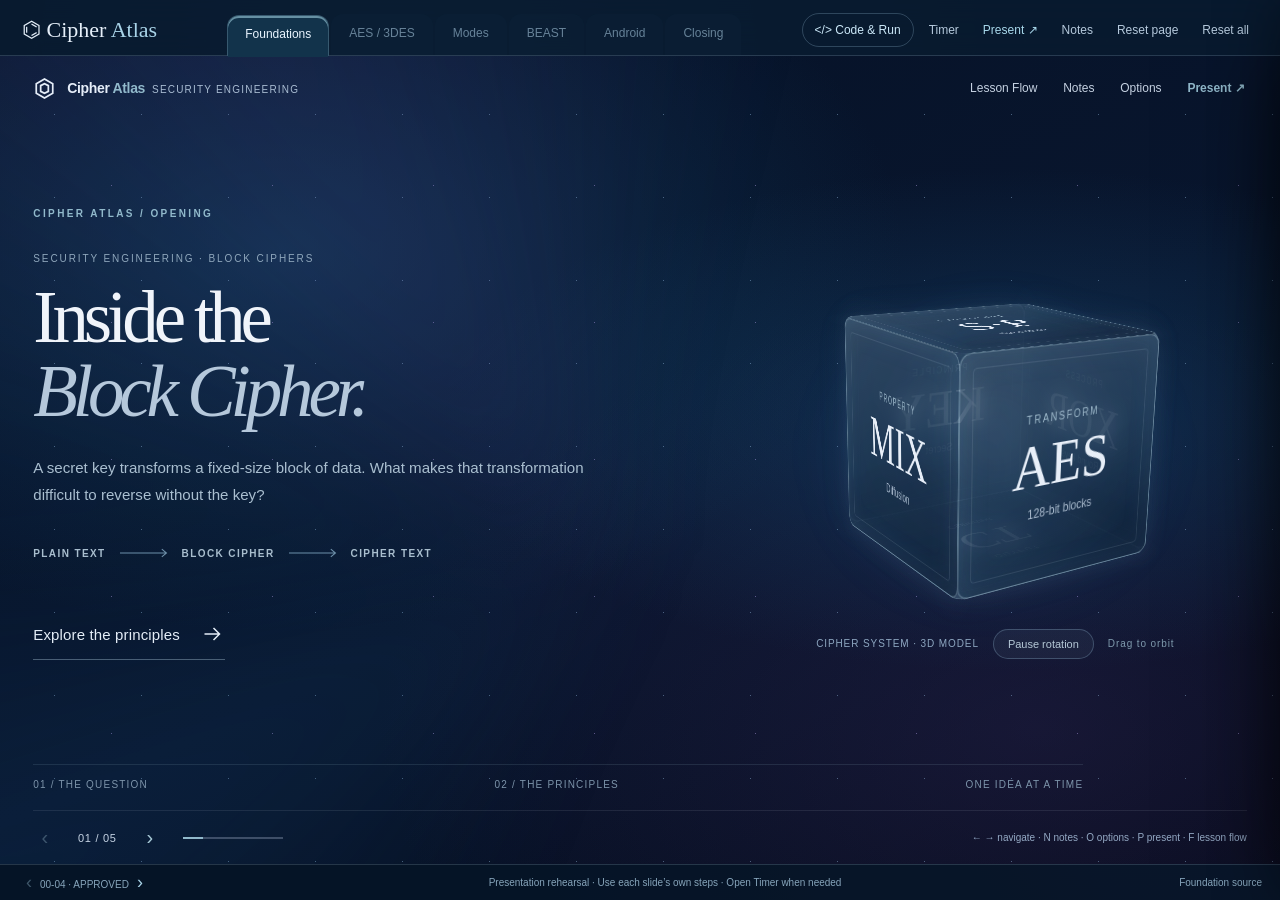
==== commit 95d46bd3: "release(cipher-atlas): publish complete 10-minute recording edition v0.5" ====
--- a/index.html
+++ b/index.html
@@ -1,731 +1,166 @@
-<!doctype html>
-<html lang="en">
-<head>
-<meta charset="utf-8"><meta name="viewport" content="width=device-width,initial-scale=1,viewport-fit=cover">
-<meta name="color-scheme" content="dark"><title>Cipher Atlas | Block Cipher Foundations v0.8 Approved</title>
-<style>
-:root{--text:#e5edf8;--muted:#aabdd3;--yellow:#91b9cb;--purple:#8ba8c4;--cyan:#91b9cb;--glass:rgba(11,29,57,.74);--stroke:rgba(216,234,255,.19);--speed:420ms}
-*{box-sizing:border-box}html,body{margin:0;min-height:100%;font-family:Inter,"Segoe UI",Arial,sans-serif;background:#030b1b;color:var(--text)}body{overflow:hidden}
-button,input,select{font:inherit}button{cursor:pointer}button:focus-visible,input:focus-visible,select:focus-visible{outline:2px solid var(--yellow);outline-offset:3px}button:disabled{cursor:not-allowed;opacity:.32}
-.sky{position:fixed;inset:0;pointer-events:none;background:radial-gradient(ellipse at 22% 24%,#13456896,transparent 44%),radial-gradient(ellipse at 79% 45%,#184c7777,transparent 40%),radial-gradient(ellipse at 81% 83%,#39295e55,transparent 45%),linear-gradient(155deg,#051126,#09162e 55%,#040a19);z-index:0}.sky:before{content:"";position:absolute;inset:0;opacity:.42;background-image:radial-gradient(#a2caef 0.7px,transparent 1px),radial-gradient(#c9b2ff 0.7px,transparent 1px);background-size:87px 83px,161px 137px;background-position:11px 17px,31px 61px}.sky:after{content:"";position:absolute;inset:-20%;background:conic-gradient(from 195deg at 47% 59%,transparent 0deg,#15689e20 47deg,transparent 81deg,#5f3d9628 134deg,transparent 182deg);filter:blur(60px);animation:none}@keyframes aurora{to{transform:translate(3%,-3%) rotate(10deg)}}body.motion-bg .sky:after{animation:aurora 17s ease-in-out infinite alternate}
-.app{position:relative;z-index:1;height:100dvh;display:flex;flex-direction:column;padding:0 clamp(16px,2.6vw,46px)}
-.top{height:64px;min-height:64px;display:flex;align-items:center;justify-content:space-between;gap:20px}.brand{display:flex;align-items:center;gap:11px;font-weight:800;letter-spacing:-.35px;font-size:14px}.brand svg{width:23px;height:23px;stroke:var(--text);stroke-width:1.8;fill:none}.brand em{font-style:normal;color:var(--yellow)}.brand small{color:var(--muted);font-weight:500;letter-spacing:1.2px;font-size:10px;margin-left:7px}.topnav,.bottomnav{display:flex;align-items:center;gap:clamp(10px,1.7vw,28px)}.navbtn{padding:7px 2px;color:#c5d1e1;border:0;background:none;font-size:12px;transition:color .2s}.navbtn:hover,.navbtn.on{color:var(--yellow)}.present{color:var(--yellow);font-weight:700}
-.stage{flex:1;min-height:0;max-width:1320px;margin:auto;width:100%;display:flex;flex-direction:column;justify-content:center;gap:clamp(10px,2vh,25px);padding:clamp(6px,1.7vh,22px) 0 10px}.eyebrow{font-size:10px;letter-spacing:2.4px;color:var(--yellow);font-weight:700}.headline{font-family:Georgia,"Times New Roman",serif;font-size:clamp(39px,4.3vw,72px);font-weight:500;letter-spacing:-3px;line-height:1.04;margin:0}.headline span{color:var(--yellow)}.intro{font-size:clamp(13px,1.2vw,19px);color:var(--muted);margin:0;max-width:950px;line-height:1.4}
-.grid{display:grid;grid-template-columns:1fr 1fr;gap:clamp(24px,4.2vw,65px);min-height:0}.concept{display:flex;flex-direction:column;gap:10px;min-width:0}.concept h2{font-family:Georgia,"Times New Roman",serif;font-weight:600;font-size:clamp(24px,2vw,35px);margin:0}.concept .define{font-size:clamp(12px,.96vw,16px);line-height:1.45;color:#c9d5e5;min-height:38px;margin:0;max-width:520px}.dim-label{font-size:10px;text-transform:uppercase;color:#93a7bd;letter-spacing:1.3px;font-weight:700}
-.sbox-strip{margin:12px 0 10px;display:flex;justify-content:center;gap:clamp(10px,1.1vw,20px);align-items:center}.block{min-width:clamp(80px,6.4vw,112px);padding:14px 10px;text-align:center;border-radius:14px;border:1px solid #b7d7f14c;background:#83badb20;box-shadow:inset 0 1px #ffffff26}.block.sub{background:#ad9bfa33;border-color:#d0befa75}.block.out{background:#7eafc21a;border-color:#95b7c57c}.block small{display:block;color:#c0d0e4;font-size:11px;font-weight:600;margin-bottom:8px}.block b{font-size:24px;letter-spacing:1px}.block.out b{color:var(--yellow)}.block.sub b{font-size:17px}.arrow-icon{height:22px;width:20px;stroke:#bcd4ec;stroke-width:2;fill:none}
-.controls{display:flex;align-items:center;gap:14px;min-height:35px}.controls label{color:#bacbe0;font-size:12px;white-space:nowrap}.range{flex:1;min-width:20px;appearance:none;background:linear-gradient(90deg,var(--yellow) var(--pct,67%),#d7e5f046 var(--pct,67%));height:5px;border-radius:8px;cursor:pointer;max-width:240px}.range::-webkit-slider-thumb{appearance:none;background:var(--yellow);height:16px;width:16px;border:0;border-radius:50%;box-shadow:0 0 14px #86c3d28c}.range::-moz-range-thumb{background:var(--yellow);height:15px;width:15px;border:0;border-radius:50%}.hex{background:#132641b0;color:var(--yellow);width:56px;padding:7px;border:1px solid #5f7291;border-radius:8px;text-align:center;text-transform:uppercase;font-family:ui-monospace,monospace;font-size:14px}.hint{color:var(--muted);font-size:11px;line-height:1.4;margin:1px 0 0}.hint strong{color:var(--yellow)}
-.round-wrap{display:grid;grid-template-columns:1fr minmax(120px,.57fr);align-items:center;gap:15px;min-height:180px}.state{display:grid;grid-template-columns:repeat(4,minmax(26px,1fr));gap:7px;max-width:310px}.byte{border-radius:9px;height:35px;display:grid;place-items:center;background:#9ac6e522;border:1px solid #b4d2e923;font:600 clamp(11px,1vw,14px)/1 ui-monospace,SFMono-Regular,Consolas,monospace;color:#a8bcd6;transition:background var(--speed),transform var(--speed),color var(--speed),box-shadow var(--speed)}.byte.changed{color:#bed9e5;background:#557f9259;border-color:#a9c9d58a;box-shadow:0 0 14px #8bcad026}.byte.new{animation:flash .48s ease}@keyframes flash{40%{transform:scale(1.13);box-shadow:0 0 24px #b3d8e0a0}}.stats{display:flex;flex-direction:column;gap:12px}.number{font-size:clamp(25px,2.7vw,44px);color:var(--yellow);font-weight:700;line-height:1}.num-label{color:#b5c5d6;font-size:11px;line-height:1.4}.operation-controls{display:flex;justify-content:space-between;align-items:center;gap:10px;margin-top:4px}.op-side{display:flex;align-items:center;gap:12px}.arrow-btn{display:grid;place-items:center;width:33px;height:33px;background:rgba(177,200,234,.10);color:#a9cbd8;border:0;border-radius:50%;font-size:20px;transition:background .2s,transform .2s}.arrow-btn:hover:not(:disabled){background:#83b8c440;transform:scale(1.07)}.op-title{color:var(--yellow);font-size:12px;font-weight:800;min-width:104px;text-align:center}.step-name{color:#c0cede;font-size:12px;margin-top:2px;min-height:30px;line-height:1.4}.footkey{margin:2px 0 0;font-size:clamp(12px,1.05vw,16px);color:#d7e5ef}.footkey strong{color:var(--yellow)}
-.bottom{height:54px;min-height:54px;display:flex;align-items:center;gap:20px;justify-content:space-between;border-top:1px solid #dbe5f218}.bottom .arrow-btn{border-radius:6px;background:none;width:23px;height:34px}.count{font-size:11px;letter-spacing:.7px;color:#c6d4e4}.progress{width:100px;height:2px;background:#9caac15c;overflow:hidden}.progress span{height:100%;display:block;width:100%;background:var(--yellow)}.keys{color:#94a9c4;font-size:10px}
-.panel{position:fixed;top:0;bottom:0;width:min(430px,92vw);padding:24px 28px;border:1px solid var(--stroke);background:linear-gradient(135deg,#ffffff0e,#ffffff01 60%),var(--glass);backdrop-filter:blur(18px) saturate(115%);-webkit-backdrop-filter:blur(18px) saturate(115%);box-shadow:-14px 0 52px #01081792;z-index:6;transition:transform .32s cubic-bezier(.2,.7,.2,1),opacity .3s;overflow-y:auto}.panel.right{right:0;border-radius:0;transform:translateX(102%);opacity:1}.panel.left{left:0;border-radius:0;transform:translateX(-102%);opacity:1}.panel.open{transform:translateX(0);opacity:1}.panel.right{border-left:1px solid #7596aa51}.panel.left{border-right:1px solid #7596aa51}.drawer-scrim{position:fixed;inset:0;background:#020a16b3;z-index:5;opacity:0;pointer-events:none;transition:opacity .3s}.drawer-scrim.visible{opacity:1;pointer-events:auto}.panel:not(.open){visibility:hidden}.panel{transition:transform .34s cubic-bezier(.22,.72,.24,1),visibility .34s}.panel.open{visibility:visible}.panel .panelhead{margin-bottom:34px}.panel .panelhead h3{font-family:Georgia,serif;font-size:26px;font-weight:500}.panel .close{font-size:32px;line-height:1}.panelhead{display:flex;align-items:center;justify-content:space-between;gap:9px}.panel h3{font-size:17px;margin:0}.close{background:transparent;border:0;color:var(--text);font-size:23px;padding:0 5px}.panel h4{color:var(--yellow);font-weight:600;font-size:11px;letter-spacing:1.4px;margin:25px 0 12px}.panel p{color:#bfd0e1;font-size:13px;line-height:1.8}.notes{direction:rtl;text-align:right}.notes p{font-size:15px;line-height:1.85;margin:0 0 21px}.notes p strong{color:#eaf1fa}.notes{padding-top:8px}.flow-entry{width:100%;border:0;border-radius:12px;padding:14px 12px;text-align:left;background:#d7caff20;color:#fff;display:flex;justify-content:space-between;align-items:center}.flow-entry small{color:var(--yellow)}.soon{font-size:12px;color:#9caec1;line-height:1.8}.optrow{display:flex;justify-content:space-between;align-items:center;gap:12px;margin:16px 0}.optrow label{font-size:12px;color:#c4d1e2}.optrow select{width:166px;border:1px solid #5b718d;background:#09172e;color:#f4f6ff;padding:9px 10px;border-radius:9px;font-size:12px}.opt-explain{font-size:11px!important;color:#9fb1ca!important;line-height:1.5!important}.switch{background:#e2d5ff17;border:0;color:var(--yellow);border-radius:8px;padding:8px 12px;font-size:12px}.ripple{position:absolute;pointer-events:none;z-index:3;left:50%;top:50%;width:5px;height:5px;border:1px solid #98becb;box-shadow:0 0 40px #84c8dc70;border-radius:50%;transform:translate(-50%,-50%) scale(1);opacity:0}.ripple.play{animation:ring var(--speed) ease-out}@keyframes ring{10%{opacity:.9}100%{opacity:0;transform:translate(-50%,-50%) scale(120)}}
-body.no-glass .panel{backdrop-filter:none;-webkit-backdrop-filter:none;background:#101e36f5}
-@media(max-width:780px){body{overflow:auto}.app{min-height:100dvh;height:auto}.top{height:55px;min-height:55px}.brand small{display:none}.stage{justify-content:flex-start;padding:20px 0}.grid{grid-template-columns:1fr;gap:25px}.headline{letter-spacing:-1.5px}.concept .define{min-height:0}.round-wrap{min-height:0}.bottom{margin-top:12px}.keys{display:none}.panel{top:0}.sbox-strip{margin:4px 0}.stage{min-height:calc(100dvh - 110px)}}
-@media(prefers-reduced-motion:reduce){*,*:before,*:after{animation-duration:.01ms!important;transition-duration:.01ms!important}}
+<!DOCTYPE html>
+<html dir="ltr" lang="en"><head><meta charset="utf-8"/><meta content="width=device-width, initial-scale=1, viewport-fit=cover" name="viewport"/><title>Cipher Atlas | Final Recording Edition</title><style>
+:root{color-scheme:dark;--bg:#061427;--ink:#e5eff9;--soft:#b5c9dc;--muted:#87a5bb;--glass:#102941;--line:#adc9dc30;--accent:#a9d4e8;--lilac:#c5afe9;--gold:#e9cf8a;--ok:#83ccb1;--red:#ef9fa6}
+*{box-sizing:border-box}html,body{margin:0;width:100%;height:100%;overflow:hidden;background:#071426;color:var(--ink);font:15px/1.4 Inter,'Segoe UI',Arial,sans-serif}button{font:inherit;cursor:pointer;color:inherit}button:focus-visible{outline:2px solid var(--accent);outline-offset:3px}button:disabled{opacity:.35;cursor:default}
+body{background:radial-gradient(circle at 31% 10%,#17355280,transparent 50%),radial-gradient(circle at 90% 82%,#29264880,transparent 52%),#061427}body:before{content:"";position:fixed;inset:0;background-image:radial-gradient(#c8e7ff42 .8px,transparent 1px);background-size:82px 82px;opacity:.18;pointer-events:none}
+.shell{position:relative;height:100dvh;display:grid;grid-template-rows:56px minmax(0,1fr) 36px;isolation:isolate}.top{z-index:10;display:flex;align-items:center;gap:14px;padding:0 22px;border-bottom:1px solid var(--line);background:#091c31cf;backdrop-filter:blur(18px)}.brand{font:22px Georgia,serif;white-space:nowrap}.brand span{color:var(--accent)}.chapters{display:flex;gap:4px;align-items:center;flex:1;justify-content:center;min-width:0}.chapter{border:0;background:none;padding:11px 12px;border-radius:8px;color:var(--muted);font-size:12px;white-space:nowrap}.chapter.active{color:var(--ink);background:#9ac4dc24}.chapter small{display:block;font-size:9px;color:var(--muted);letter-spacing:1.1px}.head-actions{display:flex;gap:8px;align-items:center}.clock{font:12px/1.3 Consolas,monospace;min-width:48px;color:var(--accent)}.iconbtn{border:0;background:none;color:var(--soft);font-size:12px;padding:9px}.iconbtn:hover{color:var(--ink)}.primary{border:1px solid #a9d4e87d;background:#a9d4e817;border-radius:9px;color:var(--ink);padding:8px 14px;font-weight:600}
+.stage{position:relative;min-height:0;overflow:hidden}.frame{width:100%;height:100%;border:0;background:#071426;display:none}.frame.active{display:block;animation:chapterReveal .32s ease-out}.chapter-screen{display:none;height:100%;width:100%;overflow:hidden;padding:clamp(18px,2.1vw,44px) clamp(20px,5vw,92px);}.chapter-screen.active{display:flex;flex-direction:column;gap:clamp(10px,1.6vh,18px);animation:chapterReveal .32s ease-out}@keyframes chapterReveal{from{opacity:.38;transform:translateY(5px)}to{opacity:1;transform:none}}@media(prefers-reduced-motion:reduce){.frame.active,.chapter-screen.active{animation:none}}.eyebrow{color:#9ec5d9;text-transform:uppercase;letter-spacing:2px;font-size:10px;font-weight:800}.heading{font:clamp(31px,4vw,58px)/1.06 Georgia,serif;letter-spacing:-1.8px;margin:0;flex-shrink:0}.heading em{color:#b0d9e8}.deck{font-size:clamp(13px,1.2vw,18px);color:var(--soft);margin:0;max-width:960px}.subheading{font:clamp(21px,2.2vw,32px) Georgia,serif;margin:0}.line{height:1px;background:var(--line)}.muted{color:var(--muted)}.mono{font-family:Consolas,Monaco,monospace}.sm{font-size:12px}.micro{font-size:10px;letter-spacing:1.6px;text-transform:uppercase;font-weight:750;color:var(--muted)}
+.content{display:grid;grid-template-columns:1.22fr .78fr;gap:clamp(15px,2.2vw,30px);flex:1;min-height:0}.content.equal{grid-template-columns:1fr 1fr}.surface{border:1px solid var(--line);border-radius:18px;background:linear-gradient(155deg,#b5d7f20d,#07162922 80%);padding:clamp(15px,1.6vw,26px);min-height:0;display:flex;flex-direction:column;gap:12px;overflow:hidden}.surface.flat{border:0;background:none;padding:6px}.oplist{display:flex;gap:7px;flex-wrap:wrap}.op{background:#abcde813;border:1px solid #b0cddd24;border-radius:10px;padding:9px 14px;font-size:12px}.op.active{background:#a9d4e829;border-color:#a9d4e88c;color:#fff;box-shadow:0 0 25px #a9d4e81b}.op:focus-visible{outline:2px solid var(--accent)}.machine-row{display:flex;align-items:stretch;gap:8px;margin:auto 0;min-height:110px}.block{flex:1;display:flex;flex-direction:column;align-items:center;justify-content:center;gap:7px;border:1px solid #b6d8f24c;background:#a7d2e810;border-radius:14px;min-width:0}.block b{font:clamp(22px,2.7vw,36px) Georgia,serif}.block small{font-size:10px;color:var(--soft)}.block.highlight{background:#b4d6ea27;box-shadow:0 0 23px #86c9f32f}.arrow{align-self:center;color:var(--accent);flex:0 0 15px}.block.dup{background:#bba0df22;border-color:#bba0df6e}.metrics{font:clamp(21px,2vw,27px) Georgia,serif;color:var(--accent)}.explain{font-size:clamp(13px,1.2vw,18px);line-height:1.6;color:var(--ink)}.cue{color:#8fc8e5;background:#65a7cb12;padding:10px 12px;border-left:3px solid #8fc8e5;border-radius:7px;font-size:12px}.note{font-size:12px;color:var(--muted)}.navsteps{display:flex;align-items:center;gap:10px;justify-content:space-between}.navsteps button{border:0;background:none;color:var(--accent);font-size:22px}.navsteps b{font-size:13px}.key{color:var(--gold)}
+.mode-grid{display:grid;grid-template-columns:repeat(3,minmax(0,1fr));gap:9px}.mode-card{border:1px solid var(--line);background:#14304b59;border-radius:11px;padding:12px;text-align:left;min-width:0}.mode-card span{display:block;font-weight:800}.mode-card small{color:var(--muted);font-size:11px}.mode-card.active{border-color:#a9d4e899;background:#a9d4e821}.strip{display:flex;gap:8px;align-items:center;justify-content:center;flex-wrap:wrap}.tile{display:flex;align-items:center;justify-content:center;width:clamp(39px,5.6vw,77px);height:clamp(40px,6.6vh,76px);border-radius:10px;background:#294966;border:1px solid #aecde248;color:#e8f3fc;font:clamp(16px,2vw,25px) Consolas,monospace;transition:background .32s,transform .3s}.tile.changed{background:#baa4d838;border-color:#d2bce9b0}.tile.warn{background:#d6aa7a25;border-color:#e9ca91a0}.tile.hi{background:#a9d4e830;transform:translateY(-3px)}.stage-label{color:var(--muted);font-size:10px;letter-spacing:1.5px;text-transform:uppercase}.mode-demo{display:flex;flex-direction:column;justify-content:center;gap:14px;flex:1}.symbolflow{display:flex;align-items:center;gap:10px;justify-content:center;flex-wrap:wrap;min-height:43px}.bubble{background:#acd4e820;border:1px solid #a7cde86a;padding:10px 15px;border-radius:30px;font:12px Consolas,monospace}.callout{font-size:14px;color:var(--soft);max-width:680px}.status{color:var(--ok);font-weight:650}.danger{color:var(--red);font-weight:650}.warning{color:var(--gold)}
+.timeline{display:flex;gap:8px;align-items:center;justify-content:center;margin-top:6px}.timeline button{background:#a7d2e813;border:1px solid var(--line);padding:9px;border-radius:12px;flex:1;display:flex;flex-direction:column;gap:7px;align-items:center;min-width:0}.timeline button b{font-size:13px}.timeline button small{font-size:10px;color:var(--muted)}.timeline button.active{background:#a9d4e830;border-color:#9fc7d9}.illustration{display:grid;place-items:center;flex:1;min-height:0}.wire{display:flex;gap:8px;align-items:center;justify-content:center}.wireitem{padding:18px 13px;border:1px solid #afd2e54a;background:#a8cde914;border-radius:12px;font:clamp(14px,1.7vw,24px) Georgia,serif;min-width:85px;text-align:center}.wireitem.active{background:#acd4ea36;border-color:#b8d6f8}.wireitem.subtle{background:#d3b3e720}.beast-step{font:clamp(18px,2.2vw,26px) Georgia,serif;color:#e6f2fa}.buglist{display:grid;grid-template-columns:repeat(2,1fr);gap:9px}.bug{border:1px solid var(--line);background:#abcdeb0d;padding:12px 13px;border-radius:12px;text-align:left}.bug.active{border-color:var(--accent);background:#a9d4e825}.bug b{display:block;font-size:13px}.bug small{color:var(--muted);font-size:10px}.flag{font-size:10px;color:#b6d0e0;font-weight:800;letter-spacing:1.2px}.contrast{display:grid;grid-template-columns:1fr 1fr;gap:14px}.before,.after{border:1px solid var(--line);background:#a9cee711;border-radius:14px;padding:14px;display:flex;flex-direction:column;gap:10px;min-height:100px}.before{border-color:#e0acb45c}.after{border-color:#8ed6ba5c}.code{font:clamp(11px,1.15vw,16px) Consolas,monospace;white-space:pre-wrap;overflow-wrap:anywhere}.footer{z-index:2;border-top:1px solid var(--line);background:#061527c9;display:flex;align-items:center;justify-content:space-between;padding:0 18px;gap:10px;font-size:10px;color:var(--muted)}.footer a{color:var(--muted);text-decoration:none}.footer button{border:0;background:none;color:var(--accent);font-size:18px;padding:0 8px}
+.notes-scrim{display:none;position:fixed;inset:0;background:#000a;z-index:19}.notes-scrim.active{display:block}.notes-drawer{position:fixed;top:0;right:0;bottom:0;width:min(430px,90vw);background:#0b2036;z-index:20;transform:translateX(102%);transition:transform .24s;box-shadow:-10px 0 60px #0007;display:flex;flex-direction:column;padding:30px;gap:16px}.notes-drawer.active{transform:none}.notes-head{display:flex;align-items:center;justify-content:space-between}.notes-head h2{font:25px Georgia,serif;margin:0}.notes-body{overflow-y:auto;direction:rtl;text-align:right;font-size:16px;line-height:1.75}.notes-body p{margin:0 0 17px}.notes-body em{color:var(--accent);font-style:normal;font-weight:700}
+@media(max-width:980px){.shell{grid-template-rows:55px minmax(0,1fr) 32px}.brand{font-size:17px}.top{padding:0 9px;gap:6px}.chapters{justify-content:flex-start;overflow-x:auto;scrollbar-width:none}.chapters::-webkit-scrollbar{display:none}.chapter{font-size:11px;padding:8px}.chapter small{font-size:8px}.head-actions{gap:2px}.iconbtn{padding:6px;font-size:10px}.clock{font-size:10px}.chapter-screen{padding:14px}.heading{font-size:clamp(28px,4.5vw,42px)}.content{gap:10px}.surface{padding:15px}.deck{font-size:13px}}
+@media(max-width:650px){.brand{font-size:13px}.brand span{display:none}.top{gap:3px}.top .iconbtn{font-size:0;width:24px;padding:4px}.top .iconbtn:before{font-size:16px}.top #notesToggle:before{content:'▤'}.top #restart:before{content:'↻'}.top #resetCurrent:before{content:'⟲'}.top #playTimer:before{content:'▶'}.chapter{min-width:64px;font-size:10px;padding:6px}.chapter-screen{padding:12px;gap:7px}.heading{font-size:30px}.deck{font-size:11px}.eyebrow{font-size:8px}.content,.content.equal{grid-template-columns:1fr;gap:7px}.surface{padding:11px;gap:6px;border-radius:11px}.surface:nth-child(2){overflow:hidden}.mode-grid{grid-template-columns:repeat(3,1fr);gap:4px}.mode-card{padding:6px;font-size:11px}.mode-card small{font-size:9px}.machine-row{min-height:60px;margin:4px 0}.block{border-radius:8px}.block b{font-size:20px}.block small{font-size:9px}.arrow{flex-basis:8px}.explain{font-size:12px;line-height:1.25}.subheading{font-size:20px}.mode-demo{gap:5px}.tile{width:38px;height:37px;font-size:13px}.symbolflow{gap:4px}.bubble{font-size:9px;padding:5px}.cue,.note{font-size:10px;padding:5px}.buglist{gap:4px}.bug{padding:6px}.bug b{font-size:11px}.bug small{font-size:9px}.contrast{gap:5px}.before,.after{padding:8px;min-height:58px}.code{font-size:10px}.wireitem{min-width:52px;padding:9px 6px}.timeline{gap:4px}.timeline button{padding:5px}.timeline button small{font-size:8px}.footer{font-size:8px}.chapter-screen[data-part="android"] .surface{padding:8px}}
+@media(prefers-reduced-motion:reduce){*,*:before,*:after{animation:none!important;transition:none!important}}
 
-/* Prologue and slide stack */
-:root {--accent:#a7c7d6;--accent-soft:#7995b2;--glass-pressed:rgba(230,244,255,.07)}
-.stage[hidden]{display:none!important}
-.app{perspective:1700px}
-.stage{transform-style:preserve-3d;transform-origin:50% 50%}
-.prologue{max-width:1460px;gap:0}
-.prologue-body{display:grid;grid-template-columns:minmax(0,1.05fr) minmax(340px,.85fr);align-items:center;gap:clamp(36px,7vw,126px);min-height:0;flex:1}
-.prologue-copy{min-width:0;padding-bottom:30px;position:relative;z-index:2}
-.prologue-kicker{letter-spacing:.19em;font-size:10px;color:#8fa7bc;margin:34px 0 17px}
-.prologue-title{font-family:Georgia,serif;font-size:clamp(55px,5.7vw,99px);letter-spacing:-.07em;line-height:1.02;font-weight:500;margin:0 0 26px;color:#f0f4fa}
-.prologue-title em{font-weight:400;font-style:italic;color:#b5c8db}
-.prologue-intro{font-size:clamp(15px,1.18vw,19px);line-height:1.75;color:#aabfd0;max-width:570px;margin:0 0 39px}
-.prologue-journey{display:flex;gap:14px;align-items:center;margin-bottom:50px;color:#a9bece;font-size:10px;font-weight:650;letter-spacing:.14em;white-space:nowrap}
-.prologue-journey svg{width:48px;max-width:7vw;height:12px;fill:none;stroke:#6d90a9;stroke-width:1.4}
-.start-link{display:inline-flex;align-items:center;gap:20px;appearance:none;border:0;background:none;padding:13px 0;color:#e4edf7;font-size:15px;letter-spacing:.01em;border-bottom:1px solid #99b3c774;transition:gap .25s,color .25s}
-.start-link:hover{gap:29px;color:#b8d7e2}
-.start-link svg{height:24px;width:25px;fill:none;stroke:currentColor;stroke-width:1.5}
-.cube-area{display:flex;flex-direction:column;align-items:center;justify-content:center;position:relative;min-height:480px}
-.cube-halo{position:absolute;left:11%;right:11%;top:15%;bottom:13%;background:radial-gradient(ellipse at 50% 48%,#296f9d50,transparent 62%);filter:blur(32px);pointer-events:none}
-.cube-scene{width:min(100%,470px);height:390px;display:grid;place-items:center;perspective:950px;touch-action:none;cursor:grab;outline-offset:9px;user-select:none;-webkit-user-select:none;-webkit-touch-callout:none}.cube-scene *{user-select:none;-webkit-user-select:none;pointer-events:none}
-.cube-scene:active{cursor:grabbing}
-.cube{--half:110px;position:relative;width:220px;height:220px;transform-style:preserve-3d;transform:rotateX(-21deg) rotateY(31deg);will-change:transform}
-.cube.spinning{animation:cubeOrbit 19s linear infinite}
-@keyframes cubeOrbit{0%{transform:rotateX(-20deg) rotateY(28deg)}50%{transform:rotateX(-25deg) rotateY(208deg)}100%{transform:rotateX(-20deg) rotateY(388deg)}}
-.face{position:absolute;inset:0;display:flex;flex-direction:column;align-items:center;justify-content:center;gap:9px;border-radius:11px;background:linear-gradient(155deg,#9db9d231,#42658d16 50%,#030a2055),rgba(18,37,61,.67);border:1px solid #c4e0ec7d;box-shadow:inset 0 0 34px #84b8d91b,0 0 36px #82adce13;backdrop-filter:blur(10px);backface-visibility:visible;text-align:center}
-.face::before{content:'';position:absolute;inset:12px;border:1px solid #b4cdda20;border-radius:4px}
-.face b{font-family:Georgia,serif;font-size:58px;font-weight:500;color:#e7eef8;line-height:1}
-.face small{font-size:10px;letter-spacing:2px;color:#9eb9cb}
-.face span{font-size:12px;color:#a8b9cc}
-.face-front{transform:translateZ(var(--half))}.face-back{transform:rotateY(180deg) translateZ(var(--half))}.face-right{transform:rotateY(90deg) translateZ(var(--half))}.face-left{transform:rotateY(-90deg) translateZ(var(--half))}.face-top{transform:rotateX(90deg) translateZ(var(--half))}.face-bottom{transform:rotateX(-90deg) translateZ(var(--half))}
-.cube-caption{display:flex;align-items:center;justify-content:center;flex-wrap:wrap;gap:14px;color:#8da6c0;font-size:10px;letter-spacing:.09em}
-.cube-motion{border:1px solid #6c8ba671;border-radius:99px;background:#a4c0d20f;color:#b5c8d6;padding:8px 14px;font-size:11px}
-.cube-motion:hover{background:#95b9cd22}
-.drag-hint{color:#7e99ac}
-.opening-footer{display:flex;justify-content:space-between;gap:12px;max-width:1050px;font-size:10px;color:#7d94aa;letter-spacing:.12em;border-top:1px solid #9fbdcf24;padding-top:14px;margin-bottom:10px}
-.flow-list{display:flex;flex-direction:column;gap:6px}
-.flow-entry{background:transparent;border-radius:0;text-align:left;gap:8px;color:#b8c8d7}
-.flow-entry b{display:inline-block;min-width:31px;font-weight:500;color:#89a5b9}
-.flow-entry.active{background:#b1cbdb1b;border-left:2px solid #adc6d4}
-.flow-entry small{font-size:10px;letter-spacing:.05em;color:#a8c5d1}
-.cue-notes{font-size:15px}
-.cue-notes p{padding:15px 0;margin:0;border-bottom:1px solid #bad2e91c;line-height:1.7}
-.cue-notes p strong{color:#a5c6d4}
-.panel{border-radius:0;box-shadow:none}
-/* Transparent glass-knob on press, inspired by the optical slider exploration. */
-.range::-webkit-slider-thumb{height:20px;width:20px;background:linear-gradient(140deg,#ecf8ffde,#8eaebecc);border:1px solid #f4fcff99;box-shadow:inset 1px 1px 0 #fff8,0 0 13px #acd7e641;transition:background .16s,border-color .16s,box-shadow .16s,transform .16s;backdrop-filter:blur(2px) saturate(135%)}
-.range::-moz-range-thumb{height:20px;width:20px;background:linear-gradient(140deg,#ecf8ffde,#8eaebecc);border:1px solid #f4fcff99;box-shadow:inset 1px 1px 0 #fff8,0 0 13px #acd7e641;transition:background .16s,border-color .16s,box-shadow .16s,transform .16s}
-body.knob-glass .range:active::-webkit-slider-thumb,body.knob-glass .range.pressing::-webkit-slider-thumb{background:rgba(236,248,255,.06);border:1px solid #ffffffb5;box-shadow:inset 0 1px 2px #ffffff8a,0 0 0 5px #cee5f71b,0 0 14px #aacfe17d;transform:scale(1.35);backdrop-filter:blur(4px) saturate(170%)}
-body.knob-glass .range:active::-moz-range-thumb,body.knob-glass .range.pressing::-moz-range-thumb{background:rgba(236,248,255,.06);border:1px solid #ffffffb5;box-shadow:inset 0 1px 2px #ffffff8a,0 0 0 5px #cee5f71b,0 0 14px #aacfe17d;transform:scale(1.35)}
-body.no-glass .range::-webkit-slider-thumb{backdrop-filter:none}
-@media(max-width:1000px){.prologue-body{grid-template-columns:minmax(0,1fr) minmax(265px,.8fr);gap:22px}.cube{--half:85px;width:170px;height:170px}.cube-scene{height:290px}.cube-area{min-height:370px}.face b{font-size:43px}.prologue-title{font-size:clamp(45px,6vw,75px)}.prologue-journey{gap:8px}}
-@media(max-width:700px){.prologue-body{grid-template-columns:1fr;gap:0;display:flex;flex-direction:column;align-items:stretch;justify-content:center}.prologue-copy{padding:6px 0 0}.prologue-title{font-size:clamp(48px,12vw,75px);margin-bottom:12px}.prologue-intro{font-size:14px;margin-bottom:18px}.prologue-kicker{margin:10px 0}.prologue-journey{margin:16px 0 20px;font-size:8px;gap:5px}.prologue-journey svg{width:25px}.start-link{font-size:13px;padding:7px 0}.cube-area{min-height:220px}.cube-scene{height:220px}.cube{--half:66px;width:132px;height:132px}.face b{font-size:34px}.face small{font-size:7px}.face span{font-size:8px}.cube-caption{font-size:9px;gap:6px}.cube-motion{padding:6px 10px}.opening-footer{font-size:8px;margin-top:12px}.stage.prologue{min-height:calc(100dvh - 110px);justify-content:center}.stage.slide-one{min-height:calc(100dvh - 110px)}}
-@media(max-height:690px) and (min-width:701px){.prologue-title{font-size:clamp(44px,5vw,70px)}.prologue-intro{margin-bottom:20px}.prologue-journey{margin-bottom:25px}.cube-area{min-height:310px}.cube-scene{height:280px}.cube{--half:85px;width:170px;height:170px}}
-@media(prefers-reduced-motion:reduce){.cube.spinning{animation:none}}
+/* Submission v0.3: top timer with explicit controls */
+.top{position:relative}.head-actions{gap:6px}.chapter{border-radius:8px;padding:9px 11px}.chapters{gap:2px}
+.timer-panel[hidden]{display:none!important}.timer-panel{position:absolute;z-index:12;left:50%;top:62px;transform:translateX(-50%);display:flex;align-items:center;gap:8px;border:1px solid #acd9ec75;border-radius:50px;background:linear-gradient(115deg,#15334ff2,#071a30f5);box-shadow:0 15px 40px #010c20a9,inset 0 1px #fff2;padding:7px 12px;backdrop-filter:blur(18px)}
+.timer-panel .clock{color:#dcf2fa;font-size:16px;min-width:54px;font-weight:800;text-align:center}.timer-led{height:7px;width:7px;background:#6f8da3;border-radius:50%}.timer-panel.running .timer-led{background:#89d6b6;box-shadow:0 0 9px #89d6b6}.timer-action{border:0;background:#a3cde31c;border-radius:25px;color:#cce8fa;padding:6px 10px;font-size:12px;white-space:nowrap}.timer-action:hover{background:#afd5e938}
+#presentToggle{color:#a8d8eb}
+.mode-progress{display:flex;gap:5px;align-items:center}.mode-progress b{font:10px Consolas,monospace;color:#a8d8eb;margin-right:auto}.mode-progress button{border:0;border-radius:8px;background:#a5cbdd19;color:#bedbea;padding:4px 11px;font-size:16px}.mode-progress button:last-child{font-size:11px}.mode-progress button:disabled{opacity:.28}
+.mode-stage-note{font-size:12px;color:#b4d3e4;background:#a6daff0d;padding:10px 12px;border-radius:9px;line-height:1.45;border-left:2px solid #8dc7dd;min-height:36px}
+.tile{border-radius:7px;transition:background .22s,transform .25s,box-shadow .28s}.tile.active-block{transform:translateY(-8px) scale(1.09);box-shadow:0 0 27px #8ec7e76a;border-color:#d9efff}
+.mode-card{transition:background .2s,transform .2s}.mode-card:hover{transform:translateY(-2px)}
+.mode-demo .bubble{border-radius:10px;transition:opacity .2s,transform .3s}.mode-demo .bubble.highlight-step{border-color:#9ed9ee;background:#9fdef23a;transform:translateY(-3px)}
+.beast-flow-progress{display:flex;gap:8px;justify-content:center;height:5px}.beast-flow-progress i{height:3px;width:25%;background:#5d7793;border-radius:7px;transition:background .25s}.beast-flow-progress i.active{background:#b4dcea}
+#beastDiagram .wireitem{box-shadow:inset 0 1px #fff2;transition:transform .3s,background .3s}#beastDiagram .wireitem.active{box-shadow:0 0 20px #a9def736;transform:translateY(-3px)}
+.bug{transition:transform .2s,border-color .2s}.bug:hover{transform:translateY(-2px)}
+.surface{box-shadow:inset 0 1px #fff1}
+@media(max-width:1050px){.top{gap:5px;padding:0 8px}.brand{font-size:16px}.chapter{padding:8px 5px;font-size:11px}.head-actions{gap:0}.head-actions .iconbtn{padding:6px;font-size:11px}}
+@media(max-width:750px){.timer-panel{top:51px;max-width:95vw}.top .brand{display:none}.top .chapters{justify-content:flex-start;overflow-x:auto;scrollbar-width:none}.top .chapter{min-width:max-content}.top #presentToggle{display:none}.mode-progress{gap:3px}.mode-stage-note{padding:5px 7px;font-size:10px;min-height:26px}.tile.active-block{transform:translateY(-3px) scale(1.02)}.chapter-screen[data-part="modes"] .mode-demo{gap:4px}.chapter-screen[data-part="modes"] .mode-grid{grid-template-columns:repeat(4,1fr)}.chapter-screen[data-part="modes"] .mode-card{font-size:10px}}
 
 
-/* v0.5: real configurable 3-axis rotation and Spotlight Border from MobiLab */
-:root{--spotlight-intensity:.65;--slider-opacity:.12;--slider-hold:1.30;--slider-velocity:.22}
-.cube-axis{margin:13px 0 17px;display:flex;flex-direction:column;gap:7px}
-.cube-axis-top{display:flex;align-items:center;justify-content:space-between;gap:12px;font-size:12px;color:#becddb}
-.cube-axis output{font:600 11px/1.5 ui-monospace,Consolas,monospace;color:#a9c6d4}
-.cube-axis .range{max-width:none;width:100%}
-.text-action{border:0;border-bottom:1px solid #8cabc66e;background:transparent;color:#b7cfe0;padding:6px 2px;line-height:1.6;text-align:left;margin:1px 0 9px}
-.text-action:hover{color:white}
-.panel .opt-explain{margin:10px 0 18px}
-#optionsPanel .optrow label,#optionsPanel .cube-axis label{line-height:1.35}
-#optionsPanel{width:min(470px,96vw)}
-.cube-scene{position:relative;isolation:isolate}
-.cube-scene::after{content:'';position:absolute;inset:10% 4%;border-radius:50%;pointer-events:none;background:radial-gradient(ellipse 180px 180px at var(--sx,50%) var(--sy,50%),rgba(176,221,249,.20),rgba(82,142,192,.08) 35%,transparent 75%);mix-blend-mode:screen;opacity:calc(var(--spotlight-intensity) * .8);filter:blur(24px);z-index:2;transition:opacity .18s}
-.cube-area{--sx:50%;--sy:50%}
-.cube-halo{background:radial-gradient(ellipse at var(--sx,50%) var(--sy,50%),rgba(105,174,230,.36),transparent 64%);opacity:calc(.35 + var(--spotlight-intensity)*.4)}
-.face{border-color:rgba(198,229,247,calc(.22 + var(--spotlight-intensity)*.22));background:linear-gradient(155deg,#aac2da2d,#507ca12b 52%,#0613297d),rgba(15,37,63,.69)}
-.face::after{content:'';position:absolute;inset:-1px;border-radius:inherit;padding:1.5px;pointer-events:none;background:radial-gradient(280px circle at var(--sx,50%) var(--sy,50%),rgba(255,255,255,calc(var(--spotlight-intensity)*.98)) 0%,rgba(160,214,255,calc(var(--spotlight-intensity)*.68)) 30%,transparent 78%);-webkit-mask:linear-gradient(#fff 0 0) content-box,linear-gradient(#fff 0 0);-webkit-mask-composite:xor;mask:linear-gradient(#fff 0 0) content-box,linear-gradient(#fff 0 0);mask-composite:exclude}
-body.spotlight-off .cube-halo{opacity:.15}body.spotlight-off .cube-scene::after,body.spotlight-off .face::after{opacity:0}
-/* Spotlight travels around interactive presentation surfaces too. */
-.spot-surface{position:relative;isolation:isolate}
-.spot-surface::after{content:'';position:absolute;inset:0;border-radius:inherit;padding:1px;pointer-events:none;background:radial-gradient(145px circle at var(--spot-x,50%) var(--spot-y,50%),rgba(216,243,255,calc(var(--spotlight-intensity)*.68)),rgba(170,216,242,.12) 48%,transparent 83%);-webkit-mask:linear-gradient(#fff 0 0) content-box,linear-gradient(#fff 0 0);-webkit-mask-composite:xor;mask:linear-gradient(#fff 0 0) content-box,linear-gradient(#fff 0 0);mask-composite:exclude;opacity:0;transition:opacity .16s}
-.spot-surface:hover::after,.spot-surface:focus-visible::after{opacity:1}
-body.spotlight-off .spot-surface::after{display:none}
-/* PrismGlass lens overlay. The invisible native input still owns pointer and keyboard input. */
-.prism-slider{--p:.5;--stretch:1;--pressed:0;position:relative;flex:1 1 160px;min-width:78px;max-width:240px;height:34px;display:flex;align-items:center;touch-action:pan-y;isolation:isolate}
-.cube-axis .prism-slider{max-width:none;width:100%}
-.optrow .prism-slider{max-width:190px;flex:1}
-.prism-slider .prism-track{position:absolute;left:10px;right:10px;top:50%;transform:translateY(-50%);height:4px;border-radius:999px;background:linear-gradient(90deg,#b2d8ec calc(var(--p)*100%),rgba(196,220,237,.30) calc(var(--p)*100%));box-shadow:inset 0 1px 2px #09102188;pointer-events:none}
-.prism-slider input[type=range]{position:relative;z-index:4;appearance:none;-webkit-appearance:none;width:100%;height:34px;max-width:none;min-width:0;flex:none;background:transparent;outline:none;opacity:1;cursor:pointer;margin:0}
-.prism-slider input[type=range]::-webkit-slider-runnable-track{height:34px;background:transparent}
-.prism-slider input[type=range]::-moz-range-track{height:34px;background:transparent}
-.prism-slider input[type=range]::-webkit-slider-thumb{appearance:none;-webkit-appearance:none;width:22px;height:32px;margin-top:0;border:0;background:transparent!important;box-shadow:none!important;transform:none!important;opacity:0}
-.prism-slider input[type=range]::-moz-range-thumb{width:22px;height:30px;border:0;background:transparent!important;box-shadow:none!important;opacity:0}
-.prism-slider input[type=range]:focus-visible{outline:2px solid #c3e4f5;outline-offset:3px;border-radius:999px}
-.prism-thumb{position:absolute;top:50%;left:calc(11px + (100% - 22px)*var(--p));width:22px;height:22px;z-index:3;pointer-events:none;transform:translate(-50%,-50%) scaleX(var(--stretch)) scaleY(calc(1/var(--stretch)));border-radius:10px;background:linear-gradient(146deg,rgba(245,249,255,calc(.76 - var(--pressed)*.63)),rgba(143,189,211,calc(.68 - var(--pressed)*.55)));border:1px solid rgba(240,249,255,.86);box-shadow:inset 1px 1px 1px #ffffffaa,inset -3px -3px 5px #1a3f6477,0 4px 12px #010b2366,0 0 0 calc(4px * var(--pressed)) #b7ddf222,0 0 17px #abd5e140;backdrop-filter:blur(5px) saturate(1.5);-webkit-backdrop-filter:blur(5px) saturate(1.5);transition:width .19s cubic-bezier(.22,1,.34,1),height .19s,border-radius .19s,background .2s}
-.prism-thumb:before{content:'';position:absolute;inset:1px;border-radius:inherit;background:radial-gradient(ellipse at 26% 15%,#fff9,transparent 37%),linear-gradient(128deg,#eef8ff66,transparent 45%,#132f4777);opacity:calc(.72 + var(--pressed)*.25)}
-.prism-thumb:after{content:'';position:absolute;inset:-1px;border-radius:inherit;border:1px solid #ecf9ffcc;mask-image:linear-gradient(120deg,#fff,transparent 54%,#fff);box-shadow:0 0 8px #ffffff55;opacity:.8}
-.prism-slider.is-active .prism-thumb{width:calc(22px * var(--slider-hold));height:calc(22px * var(--slider-hold));border-radius:42% 48% 45% 45%;background:linear-gradient(144deg,rgba(241,250,255,var(--slider-opacity)),rgba(126,181,212,calc(var(--slider-opacity)*.6)))}
-.prism-slider.is-active .prism-track{box-shadow:0 0 11px #8fc6e357}
-body:not(.knob-glass) .prism-thumb{background:#b5d5e2;box-shadow:0 2px 9px #071629a0;backdrop-filter:none}
-body.no-glass .prism-thumb{backdrop-filter:none;-webkit-backdrop-filter:none}
-.trace-legend{display:flex;align-items:center;flex-wrap:wrap;gap:9px 13px;font-size:10px;color:#a5bbcd;margin-top:1px}
-.trace-legend span{display:inline-flex;align-items:center;gap:5px}
-.legend-cell{display:inline-block;width:10px;height:10px;border-radius:3px;background:#5d879b;outline:1px solid #a1c4d7}
-.legend-cell.dim{background:#28405b;outline-color:#668099}
-.trace-label{margin-left:auto;letter-spacing:.02em}
-@media(max-width:750px){#optionsPanel{width:min(420px,95vw)}.cube-axis{margin:7px 0 10px}.trace-label{flex-basis:100%;margin-left:0}.prism-slider{max-width:100%}}
-@media(prefers-reduced-motion:reduce){.prism-thumb,.spot-surface::after{transition:none}}
+/* FINAL PRESENTATION: subtle browser tab treatment without a floating toolbar */
+.top{align-items:end;padding-top:5px}.brand{align-self:center;margin-right:10px}.head-actions{align-self:center}
+.chapters{align-self:stretch;align-items:end;gap:2px;overflow:visible}
+.chapter{position:relative;align-self:end;padding:10px 17px 13px;border:1px solid transparent;border-bottom:0;border-radius:12px 12px 0 0;background:#0e263b70;opacity:.75;transition:background .22s,opacity .22s,transform .22s}
+.chapter:hover{opacity:1;background:#26445a85}.chapter.active{opacity:1;background:#12334b;border-color:#a8cbdb40;color:#eaf5ff;box-shadow:inset 0 2px #acddec8c;transform:translateY(1px)}
+.chapter.active:after{content:'';position:absolute;left:0;right:0;bottom:-1px;height:2px;background:#12334b}
+.code-quick{color:#cce9f9;border:1px solid #a7d2e83d;border-radius:24px;padding:8px 12px;white-space:nowrap}
+.notes-head #closeNotes{font:24px/1 Georgia,serif;width:32px;height:32px;display:grid;place-items:center}
+.mode-grid{grid-template-columns:repeat(4,minmax(0,1fr));gap:6px}
+.mode-card{padding:8px 10px;border-radius:7px;min-height:43px}.mode-card span{font-size:12px}.mode-card small{font-size:10px;line-height:1.15}
+.chapter-screen[data-part="modes"] .content{grid-template-columns:1.38fr .62fr;gap:16px}
+.chapter-screen[data-part="modes"] .surface{padding:16px 18px;gap:10px}
+.chapter-screen[data-part="modes"] .mode-demo{gap:8px;justify-content:flex-start}
+.chapter-screen[data-part="modes"] #modeInput,.chapter-screen[data-part="modes"] #modeFormula{display:none}
+.mode-schematic{min-height:0;flex:1;display:flex;flex-direction:column;gap:7px;justify-content:center;padding:5px 0}
+.flow-lane{display:flex;align-items:center;justify-content:center;gap:6px;min-height:42px;opacity:.53;transition:opacity .28s,transform .3s;min-width:0}
+.flow-lane.active{opacity:1;transform:scale(1.015)}
+.flow-node{flex:1;min-width:0;max-width:142px;border-radius:8px;display:flex;justify-content:center;align-items:center;gap:3px;flex-direction:column;border:1px solid #b7dcee51;background:linear-gradient(150deg,#1b466171,#1533488a);height:44px;color:#e5f2fa;box-shadow:inset 0 1px #fff1}
+.flow-node small{font:8px/1.2 'Segoe UI',Arial,sans-serif;color:#a4c6dd;letter-spacing:.6px;text-transform:uppercase}.flow-node strong{font:14px/1.2 Consolas,monospace}
+.flow-node.mix{border-color:#b4a5ed82;background:#9c84e323}.flow-node.encrypt{background:#79aace1c}.flow-node.key{border-color:#e5c9966a;background:#c3a45c19}
+.flow-lane.active .flow-node.active{border-color:#bfeeff;box-shadow:0 0 22px #83d6eb35,inset 0 1px #fff2;background:#96cfee3b}
+.flow-arrow{flex:0 0 20px;height:17px;color:#9bc8da;display:grid;place-items:center}.flow-arrow svg{width:19px;height:16px;overflow:visible}.flow-foot{color:#9dbdd1;text-align:center;font-size:10px;letter-spacing:.1px}
+.flow-callout{font-size:11px;color:#c3dff0;text-align:center;min-height:17px}.flow-chain{color:#b7dce6;font-size:10px;text-align:center}
+.chapter-screen[data-part="modes"] #modeStepText{border:0;background:transparent;padding:3px 0;min-height:21px;font-size:13px;color:#d0e9f9;text-align:center}
+.chapter-screen[data-part="modes"] .note{font-size:10px}
+.chapter-screen[data-part="modes"] .explain{font-size:14px;line-height:1.4}
+.chapter-screen[data-part="modes"] .subheading{font-size:26px}
+.chapter-screen[data-part="modes"] .mode-progress button{border-radius:4px}
+#beastDiagram .wire{gap:10px;align-items:center;max-width:100%}
+#beastDiagram .wireitem{min-width:0;min-height:110px;flex:1;max-width:150px;border-radius:10px;display:flex;flex-direction:column;justify-content:center;align-items:center;gap:6px;padding:8px;font:clamp(13px,1.3vw,19px) Georgia,serif}
+#beastDiagram .beast-icon{color:#a0d7eb;width:25px;height:25px;display:block;opacity:.95}
+#beastDiagram .beast-icon svg{width:25px;height:25px;fill:none;stroke:currentColor;stroke-width:1.5;stroke-linecap:round;stroke-linejoin:round}
+.chapter-screen[data-part="android"] .bug small{font-size:10px}
+.end-stage{position:relative}.end-cube-stage{position:absolute;right:13%;top:25%;width:22%;height:53%;pointer-events:none;display:grid;place-items:center;z-index:0;opacity:.75}.end-stage .heading,.end-stage .deck,.end-stage .cue,.end-stage .content{position:relative;z-index:1}.end-cube-wrap{perspective:700px;transform-style:preserve-3d;width:116px;height:116px;display:grid;place-items:center}.end-cube{height:116px;width:116px;position:relative;transform-style:preserve-3d;animation:endRotate 16s linear infinite}.end-face{position:absolute;inset:0;display:flex;align-items:center;justify-content:center;flex-direction:column;gap:5px;background:linear-gradient(145deg,#a4cee929,#486fa719);border:1px solid #bdeaff7e;box-shadow:inset 0 1px #fff3;backdrop-filter:blur(3px);font:13px Georgia,serif;color:#daecfc}.end-face.end-front{transform:translateZ(58px)}.end-face.end-back{transform:rotateY(180deg) translateZ(58px)}.end-face.end-right{transform:rotateY(90deg) translateZ(58px)}.end-face.end-left{transform:rotateY(-90deg) translateZ(58px)}.end-face.end-top{transform:rotateX(90deg) translateZ(58px)}.end-face.end-bottom{transform:rotateX(-90deg) translateZ(58px)}.end-face span{font:8px/1.1 Consolas,monospace;letter-spacing:.3px}.end-thanks{font:26px Georgia,serif;color:#bde3f5;text-align:center;margin:36px 0 0}
+@keyframes endRotate{from{transform:rotateX(16deg) rotateY(0)}to{transform:rotateX(376deg) rotateY(360deg)}}
+@media(max-width:980px){.chapter{padding:9px 10px;font-size:11px}.chapter-screen[data-part="modes"] .content{grid-template-columns:1.2fr .8fr}.flow-node{height:39px}.flow-node strong{font-size:11px}.flow-arrow{flex-basis:12px}.flow-arrow svg{width:13px}}
+@media(max-width:650px){.chapters{align-items:center;overflow-x:auto}.chapter{border-radius:8px 8px 0 0;min-width:max-content;padding:8px 6px;font-size:10px}.code-quick{font-size:0;width:31px;padding:6px}.code-quick:after{content:'</>';font-size:10px}.chapter-screen[data-part="modes"] .content{grid-template-columns:1fr;grid-template-rows:minmax(0,1.1fr) minmax(0,.9fr);gap:6px}.chapter-screen[data-part="modes"] .surface{padding:8px 9px;gap:4px}.chapter-screen[data-part="modes"] .mode-grid{grid-template-columns:repeat(4,minmax(0,1fr));gap:3px}.mode-card{min-height:33px;padding:4px}.mode-card span{font-size:10px}.mode-card small{font-size:7px;line-height:1.06}.mode-schematic{gap:2px}.flow-lane{gap:2px;min-height:27px}.flow-node{height:25px;border-radius:4px}.flow-node small{display:none}.flow-node strong{font-size:8px}.flow-arrow{flex-basis:9px}.flow-arrow svg{width:10px}.flow-foot,.flow-chain{font-size:7px}.flow-callout{font-size:9px}.chapter-screen[data-part="modes"] .mode-progress{gap:3px}.chapter-screen[data-part="modes"] .explain{font-size:11px;line-height:1.22}.chapter-screen[data-part="modes"] .subheading{font-size:19px}.chapter-screen[data-part="modes"] #modeStepText{font-size:10px;min-height:13px}.chapter-screen[data-part="modes"] .note{font-size:8px}.chapter-screen[data-part="modes"] .cue{font-size:9px}.end-cube-stage{right:8%;top:27%;width:32%;opacity:.4;transform:scale(.8)}.chapter-screen[data-part="beast"] .wireitem{min-height:64px;padding:4px 2px;font-size:10px}.chapter-screen[data-part="beast"] .beast-icon,.chapter-screen[data-part="beast"] .beast-icon svg{width:17px;height:17px}}
+@media(prefers-reduced-motion:reduce){.end-cube{animation:none}}
 
-.face.spot-surface{position:absolute;inset:0;isolation:auto}.cube-axis .prism-slider{flex:0 0 34px;min-height:34px}.cube-axis input.range{height:34px}
+.chapter-screen[data-part="modes"] #modeOutput{display:none}
+.end-stage .content{max-width:70%}.end-stage .deck{max-width:67%}.end-stage .heading{max-width:81%;font-size:clamp(38px,5vw,77px)!important}.end-cube-stage{right:7%;top:19%;width:21%;height:55%;opacity:.75}
+@media(max-width:650px){.end-stage .content{max-width:70%}.end-stage .deck{max-width:70%}.end-stage .heading{max-width:87%;font-size:37px!important}.end-cube-stage{right:1%;top:30%;width:26%;opacity:.36}}
+</style></head><body><div class="shell"><div class="top"><div class="brand">⌬ Cipher <span>Atlas</span></div><nav aria-label="Chapters" class="chapters"><button class="chapter active" data-chapter="foundation">Foundations</button><button class="chapter" data-chapter="machine">AES / 3DES</button><button class="chapter" data-chapter="modes">Modes</button><button class="chapter" data-chapter="beast">BEAST</button><button class="chapter" data-chapter="android">Android</button><button class="chapter" data-chapter="close">Closing</button></nav><div class="head-actions"><button class="iconbtn code-quick" id="globalCode" title="Open real AES-GCM demonstration">&lt;/&gt; Code &amp; Run</button><button class="iconbtn" id="timerToggle" title="Show or hide timer">Timer</button><button class="iconbtn" id="presentToggle" title="Enter or exit fullscreen">Present ↗</button><button class="iconbtn" id="notesToggle" title="Short Hebrew talk track">Notes</button><button class="iconbtn" id="resetCurrent" title="Reset only the current page">Reset page</button><button class="iconbtn" id="restart" title="Reset entire presentation and timer">Reset all</button></div></div>
+<div aria-label="Presentation timer" class="timer-panel" hidden="" id="timerPanel"><span class="timer-led" id="timerLed"></span><span class="clock" id="clock">00:00</span><button class="timer-action" id="playTimer">Start</button><button class="timer-action" id="resetTimer">Reset</button><button aria-label="Hide timer" class="timer-action" id="hideTimer">×</button></div><div class="stage"><iframe class="frame active" id="foundationFrame" title="Approved foundations 00 to 04"></iframe><iframe class="frame" id="machineFrame" title="Reviewed AES and Triple DES machines"></iframe>
+<section class="chapter-screen" data-part="modes"><div class="eyebrow">07 / BLOCK CIPHER MODES</div><h1 class="heading">One cipher. <em>Different ways to use it.</em></h1><p class="deck">Choose a mode, see how blocks are connected, then move through each operation.</p><div class="content"><div class="surface"><div class="mode-grid" id="modeCards"></div><div class="mode-progress"><b id="modeStepTitle">01 / 04</b><button aria-label="Previous block in mode demonstration" id="modePrevious">‹</button><button aria-label="Next block in mode demonstration" id="modeNext">›</button><button id="modeAuto" title="Animate the current mode">Replay</button></div><div class="mode-demo"><span class="stage-label" id="modeLabel">Same input, same result</span><div aria-label="Diagram showing how the selected mode connects blocks" class="mode-schematic" id="modeSchematic"></div><div class="strip" id="modeInput"><span class="tile">A</span><span class="tile">A</span><span class="tile">B</span><span class="tile">A</span></div><div class="symbolflow" id="modeFormula"></div><div class="strip" id="modeOutput"></div><div class="mode-stage-note" id="modeStepText"></div></div><div class="note">Conceptual blocks. The symbols are not real ciphertext values.</div></div><div class="surface"><span class="micro">ONE SENTENCE TO SAY</span><h2 class="subheading" id="modeTitle">ECB leaks patterns.</h2><p class="explain" id="modeExplain"></p><div class="line"></div><div class="explain" id="modePractical" style="font-size:14px"></div><div class="cue" id="modeCue">[Click another mode and compare the block patterns.]</div><div class="note" id="modeFoot"></div></div></div></section>
+<section class="chapter-screen" data-part="beast"><div class="eyebrow">08 / CASE STUDY · BEAST (2011)</div><h1 class="heading">A strong cipher. <em>A predictable IV.</em></h1><p class="deck">BEAST (2011): Browser Exploit Against SSL/TLS. TLS stands for Transport Layer Security. TLS 1.0 used CBC with a predictable next IV.</p><div class="content"><div class="surface"><div class="timeline" id="beastTimeline"></div><div aria-live="polite" class="illustration" id="beastDiagram"></div><div class="beast-flow-progress" id="beastProgress"></div><div class="navsteps"><button aria-label="Previous BEAST step" id="beastPrev">‹</button><b id="beastPosition">01 / 04</b><button aria-label="Next BEAST step" id="beastNext">›</button></div><div class="note">Historical protocol demonstration. No browser exploit or real cookie extraction occurs here.</div></div><div class="surface"><span class="micro">STORY IN FOUR MOVES</span><h2 class="subheading" id="beastTitle"></h2><p class="explain" id="beastText"></p><div class="cue" id="beastCue"></div><div class="line"></div><span class="micro">DON'T CONFUSE THESE ATTACKS</span><p class="explain" style="font-size:13px"><b>BEAST:</b> predictable CBC IV + chosen plaintext in TLS 1.0.<br/><b>Padding oracle:</b> a server reveals whether the decrypted padding is valid.<br/><b>Lucky Thirteen:</b> timing leakage in CBC record processing.</p><p class="note">Fixes include safer protocol design and modern authenticated encryption such as AES-GCM. TLS 1.3 does not use CBC cipher suites.</p></div></div></section>
+<section class="chapter-screen" data-part="android"><div class="eyebrow">09 / PROGRAMMER BUGS AND ANDROID</div><h1 class="heading">Correct algorithm. <em>Incorrect implementation.</em></h1><p class="deck">Five failures: two Android-specific cases, followed by three general cryptography mistakes. Choose one to see the cause and safer alternative.</p><div class="content equal"><div class="surface"><div class="buglist" id="bugCards"></div><div class="contrast"><div class="before"><span class="micro danger">RISK</span><div class="code" id="bugBad"></div></div><div class="after"><span class="micro status">SAFER</span><div class="code" id="bugGood"></div></div></div><p class="note">Examples for learning. Android history and general developer mistakes are labeled separately.</p></div><div class="surface"><span class="micro" id="bugType"></span><h2 class="subheading" id="bugTitle"></h2><p class="explain" id="bugDesc"></p><div class="line"></div><p class="explain" id="bugConsequence" style="font-size:14px"></p><div class="cue" id="bugCue"></div><div class="note" id="bugSource"></div></div></div></section>
+<section class="chapter-screen end-stage" data-part="close"><div class="eyebrow">10 / CONCLUSION</div><h1 class="heading" style="margin:auto 0 0;font-size:clamp(40px,7vw,100px)">Security lives in <em>the details.</em></h1><div class="content equal" style="flex:0 1 auto;margin:auto 0"><div class="surface flat"><h2 class="subheading">Design</h2><p class="explain">Confusion, diffusion, cipher structure and modes.</p></div><div class="surface flat"><h2 class="subheading">Implementation</h2><p class="explain">Randomness, IVs, padding, authentication and constant-time behavior.</p></div></div><div class="end-cube-stage"><div aria-hidden="true" class="end-cube-wrap"><div class="end-cube"><div class="end-face end-front"><span>CONFUSION</span><strong>+</strong><span>DIFFUSION</span></div><div class="end-face end-back">AES</div><div class="end-face end-right">IV</div><div class="end-face end-left">KEY</div><div class="end-face end-top">AUTH</div><div class="end-face end-bottom">DESIGN</div></div></div><p class="end-thanks">Thank you.</p></div><p class="deck" style="margin:0 0 auto">AES can be secure, but choosing AES alone does not make a system secure.</p><div class="cue">[Finish recording. Stop timer.]</div></section>
+</div><footer class="footer"><div><button id="prevChapter" title="Previous chapter">‹</button><span id="chapterStatus">FOUNDATIONS · APPROVED</span><button id="nextChapter" title="Next chapter">›</button></div><span id="recordingHint">Presentation rehearsal · Use each slide’s own steps · Open Timer when needed</span><a href="https://github.com/DorManDel/Security_Engineering" rel="noopener noreferrer" target="_blank">Foundation source</a></footer></div>
+<div class="notes-scrim" id="notesScrim"></div><aside aria-hidden="true" aria-label="Presenter cues" class="notes-drawer" id="notesDrawer"><div class="notes-head"><h2>Presenter cues</h2><button aria-label="Close notes" class="iconbtn" id="closeNotes" title="Close notes">×</button></div><span class="eyebrow">Hebrew · short talk track · one or two paragraphs</span><div class="notes-body" id="notesBody"></div></aside>
+<script>
+const approvedEncoded="[base64]/[base64]/[base64]/[base64]/[base64]/[base64]/[base64]/[base64]/[base64]/[base64]/e29wYWNpdHk6MCxjbGlwUGF0aDonY2lyY2xlKDAlIGF0IDUwJSA1MCUpJ306e29wYWNpdHk6MH07CiAgY29uc3QgZmluaXNoPWZ4PT09J3JpcHBsZSc/[base64]/[base64]/[base64]/[base64]/[base64]";
+const machineEncoded="[base64]/[base64]/[base64]/[base64]/[base64]/[base64]/[base64]/[base64]/[base64]/[base64]/LlswXT8/[base64]/[base64]/[base64]/[base64]/YFN0YXRlIGFmdGVyICR7di5waGFzZX1gOmBWYWx1ZSBhZnRlciAke3YucGhhc2V9YDsKICQoJ2J5dGVDb3B5JykudGV4dENvbnRlbnQ9di50eXBlPT09J2Flcyc/[base64]/ZWRlU3RhZ2U6KGRlc1JvdW5kLTEpKjcrZGVzRm9jdXMsIG1heD1tb2RlPT09J2Flcyc/[base64]/[base64]/J1J1biBhIHJlYWwgREVTIEVERSBjb21wdXRhdGlvbiBvbiBhIDY0LWJpdCBoZXhhZGVjaW1hbCBibG9jay4gVGhpcyBpcyBmb3IgZWR1Y2F0aW9uLCBub3QgcHJvZHVjdGlvbi4nOnRhYj09PSdkZXMtY29yZSc/[base64]/[base64]/J1J1biBUcmlwbGUgREVTIEVERSDihpInOnRhYj09PSdkZXMtY29yZSc/[base64]/[base64]/LnR5cGU9PT0nY2lwaGVyLXJlc2V0LXBhZ2UnKXJlc2V0UGFnZSgpOyBpZihlLmRhdGE/LnR5cGU9PT0nY2lwaGVyLW9wZW4tY29kZScpe3Nob3dDb2RlKCdhZXMtZ2NtJyk7b3BlbkRyYXdlcigpO319KTsKfSkoKTsKPC9zY3JpcHQ+PC9ib2R5PjwvaHRtbD4=";
+const foundationFrame=document.getElementById('foundationFrame'),machineFrame=document.getElementById('machineFrame');
+const decode=x=>{const raw=atob(x),arr=Uint8Array.from(raw,c=>c.charCodeAt(0));return new TextDecoder().decode(arr)};
+const foundationHtml=decode(approvedEncoded),machineHtml=decode(machineEncoded);
+foundationFrame.srcdoc=foundationHtml;machineFrame.srcdoc=machineHtml;
+const $=id=>document.getElementById(id);
+let chapter='foundation',startAt=0,elapsed=0,running=false,timerId=null;
+function resetReviewState(){modeIndex=0;modeStep=0;stopModeReplay();beastIndex=0;bugIndex=0;renderModes();renderBeast();renderBugs();machineFrame.srcdoc=machineHtml;}
+window.addEventListener('message',e=>{if(e.source===foundationFrame.contentWindow&&e.data?.type==='cipher-opening-reset'){resetReviewState();}});
+const chapters=['foundation','machine','modes','beast','android','close'];
+const cues={
+ foundation:['פתיח קצר: מהו Block Cipher? ואז Confusion ו-Diffusion.','[S-box: פתח טבלה והדגם החלפה אחת.]','[Diffusion: התחל ממצבים זהים, לחץ Flip One Bit, אחר כך ShiftRows ואז MixColumns.]'],
+ machine:['Triple DES: אותו בלוק עובר E(K1), אחר כך D(K2), ואז E(K3).','[בחר E1, D2 ו-E3. היכנס ל-Inside DES, בחר Round 1 והדגם פעולות 01 עד 07.]','AES: מתחילים ב-128 ביט וב-AddRoundKey הראשוני (Round 0). אחר כך בוחרים Round 1 ומתקדמים: SubBytes, ShiftRows, MixColumns, AddRoundKey.','[בחר Round 0 ואז Initial XOR. עבור ל-Round 1 ולחץ על ארבעת השלבים. דלג לסבב 10 כדי להראות שאין MixColumns.]','[לחץ Code & Run, בחר AES-GCM, הכנס הודעה קצרה ולחץ Run real encryption.]'],
+ modes:['ECB = Electronic Codebook. בלוקים זהים מובילים לפלט זהה ולכן דפוסים דולפים.','[לחץ ECB ואחריו Next. השווה את הבלוקים החוזרים.]','CBC = Cipher Block Chaining. ‏P1 עובר XOR עם IV, וכל בלוק נוסף עם C הקודם.','[לחץ CBC ועבור בין שלבי השרשרת.]','CTR = Counter. מצפינים Nonce + Counter ואז XOR עם הבלוק; אין Padding.','CFB = Cipher Feedback, OFB = Output Feedback. ‏GCM = Galois/Counter Mode: הצפנה עם תג אימות.','[הראה CTR ואז GCM. הדגש Unique nonce ו-Authentication Tag.]'],
+ beast:['TLS = Transport Layer Security. ב-TLS 1.0 עם CBC ה-IV הבא היה צפוי מתוך ה-Ciphertext הקודם.','[לחץ 01: IV, ‏02: צפיות, ‏03: Chosen Plaintext, ‏04: השוואות.]','BEAST אינה Padding Oracle. כאן הדליפה נובעת מ-IV צפוי ובקשות שניתן להשפיע עליהן; Oracle מודיע אם Padding תקין.'],
+ android:['[2013 PRNG] אתחול שגוי גרם לערכים אקראיים חלשים בחלק מהאפליקציות.','[Seed misuse] Seed קבוע עלול ליצור מפתחות צפויים או להישבר בין ספקי PRNG.','[ECB / IV] ‏ECB דולף דפוסים; CBC דורש IV בלתי צפוי.','[GCM nonce] אותו Nonce עם אותו מפתח מסכן סודיות ואימות.','[Oracle / timing] שגיאה או הפרש זמן יכולים לגלות מידע על פענוח.'],
+ close:['צופן חזק הוא רק נקודת התחלה. אנחנו צריכים גם מצב פעולה בטוח, מפתחות ואקראיות נכונים, ומימוש שלא מדליף מידע.','[עצור את הטיימר וסיים.]']
+};
+function renderNotes(){const raw=cues[chapter]||[];$('notesBody').innerHTML=raw.map((t,i)=>`<p>${t.startsWith('[')?'<em>':''}${t.replaceAll('&','&amp;').replaceAll('<','&lt;')}${t.startsWith('[')?'</em>':''}</p>`).join('')}
+function setChapter(v){if(!chapters.includes(v))return;const previousChapter=chapter;if(v==='foundation'&&previousChapter!=='foundation'){resetReviewState();foundationFrame.srcdoc=foundationHtml;}if(v!=='modes')stopModeReplay();chapter=v;document.querySelectorAll('.chapter').forEach(b=>b.classList.toggle('active',b.dataset.chapter===chapter));document.querySelectorAll('.frame').forEach(el=>el.classList.toggle('active',el.id===(v==='foundation'?'foundationFrame':v==='machine'?'machineFrame':'none')));document.querySelectorAll('.chapter-screen').forEach(el=>el.classList.toggle('active',el.dataset.part===v));$('chapterStatus').textContent=({foundation:'00-04 · APPROVED',machine:'05-06 · REVIEW MACHINE',modes:'07 · MODES',beast:'08 · BEAST',android:'09 · ANDROID BUGS',close:'10 · CONCLUSION'})[v];$('prevChapter').disabled=v==='foundation';$('nextChapter').disabled=v==='close';renderNotes()}
+document.querySelectorAll('[data-chapter]').forEach(b=>b.onclick=()=>{if(b.dataset.chapter==='foundation'&&chapter==='foundation'){resetReviewState();foundationFrame.srcdoc=foundationHtml;}setChapter(b.dataset.chapter)});$('prevChapter').onclick=()=>setChapter(chapters[Math.max(0,chapters.indexOf(chapter)-1)]);$('nextChapter').onclick=()=>setChapter(chapters[Math.min(chapters.length-1,chapters.indexOf(chapter)+1)]);
+$('notesToggle').onclick=()=>{$('notesDrawer').classList.add('active');$('notesDrawer').setAttribute('aria-hidden','false');$('notesScrim').classList.add('active');renderNotes()};function closeNotes(){$('notesDrawer').classList.remove('active');$('notesDrawer').setAttribute('aria-hidden','true');$('notesScrim').classList.remove('active')}$('closeNotes').onclick=closeNotes;$('notesScrim').onclick=closeNotes;
+function clock(){let ms=elapsed+(running?performance.now()-startAt:0);let s=Math.floor(ms/1000);$('clock').textContent=String(Math.floor(s/60)).padStart(2,'0')+':'+String(s%60).padStart(2,'0');$('clock').style.color=s>600?'#ef9fa6':'#a9d4e8'}$('timerToggle').onclick=()=>{$('timerPanel').hidden=!$('timerPanel').hidden};$('hideTimer').onclick=()=>{$('timerPanel').hidden=true};$('resetTimer').onclick=()=>{elapsed=0;running=false;clearInterval(timerId);$('playTimer').textContent='Start';$('timerPanel').classList.remove('running');clock()};$('presentToggle').onclick=async()=>{try{if(document.fullscreenElement)await document.exitFullscreen();else await document.documentElement.requestFullscreen();}catch(e){}};document.addEventListener('fullscreenchange',()=>{$('presentToggle').textContent=document.fullscreenElement?'Exit ↙':'Present ↗';if(document.fullscreenElement)$('timerPanel').hidden=false;});$('playTimer').onclick=()=>{if(running){elapsed+=performance.now()-startAt;running=false;$('playTimer').textContent='Resume';$('timerPanel').classList.remove('running');clearInterval(timerId)}else{startAt=performance.now();running=true;$('playTimer').textContent='Pause';$('timerPanel').classList.add('running');timerId=setInterval(clock,250)}clock()};$('resetCurrent').onclick=()=>{if(chapter==='foundation'){foundationFrame.contentWindow?.postMessage({type:'cipher-reset-page'},'*')}else if(chapter==='machine'){machineFrame.contentWindow?.postMessage({type:'cipher-reset-page'},'*')}else if(chapter==='modes'){modeIndex=0;modeStep=0;stopModeReplay();renderModes()}else if(chapter==='beast'){beastIndex=0;renderBeast()}else if(chapter==='android'){bugIndex=0;renderBugs()}else{setChapter('close')}renderNotes()};$('restart').onclick=()=>{if(!confirm('Reset the entire recording run, including all simulations and timer?'))return;elapsed=0;running=false;clearInterval(timerId);$('playTimer').textContent='Start';$('timerPanel').classList.remove('running');clock();foundationFrame.srcdoc=foundationHtml;machineFrame.srcdoc=machineHtml;modeIndex=0;modeStep=0;beastIndex=0;bugIndex=0;renderModes();renderBeast();renderBugs();setChapter('foundation');closeNotes()};clock();
 
+// Reopen the real AES-GCM demonstration from any chapter.
+$('globalCode').onclick=()=>{setChapter('machine');setTimeout(()=>machineFrame.contentWindow?.postMessage({type:'cipher-open-code'},'*'),120)};
 
-.op-side .arrow-btn{width:40px;height:40px;border-radius:0;background:transparent;color:#c5dae8;font-size:26px;box-shadow:none}
-.op-side .arrow-btn:hover:not(:disabled){background:transparent;transform:translateX(3px);color:white}
-.op-side .arrow-btn:first-child:hover:not(:disabled){transform:translateX(-3px)}
-.op-side .arrow-btn:disabled{color:#627e96}
-@media(max-width:580px){.top{gap:6px}.brand{gap:5px;font-size:12px;flex:0 0 auto}.brand span{white-space:nowrap}.brand svg{width:18px;height:18px}.topnav{gap:5px;justify-content:flex-end}.navbtn{font-size:10px;white-space:nowrap;padding:8px 1px}.app{padding:0 14px}.top{height:53px;min-height:53px}}
-
-/* v0.6: teaching flow. Opening 00 is left unchanged. */
-.stage.learning-slide{max-width:1250px;gap:clamp(10px,2.3vh,24px);justify-content:center}
-.learning-slide .headline{font-size:clamp(37px,4.25vw,70px);max-width:1250px}
-.learning-slide .headline span{color:#9fc5d8}
-.learning-slide .intro{max-width:1050px;line-height:1.55}
-.concept-question-grid{display:grid;grid-template-columns:1fr 1fr;gap:clamp(24px,4vw,66px);margin:12px 0 6px}
-.concept-question{position:relative;min-height:300px;border-top:1px solid #8aaac43d;padding:25px 8px 12px 2px}
-.concept-question .eyebrow{color:#99afc0}
-.concept-question h2{font:500 clamp(30px,3vw,51px)/1.15 Georgia,serif;margin:15px 0;color:#eef4fd}
-.concept-question .question{font-size:clamp(17px,1.55vw,25px);line-height:1.35;max-width:440px;color:#c9d8e4}
-.concept-question p{color:#98aec0;font-size:14px;max-width:440px;line-height:1.55;margin:12px 0}
-.question-visual{height:85px;display:flex;align-items:center;justify-content:center;gap:20px;margin:15px 0}
-.qchip{min-width:92px;text-align:center;padding:13px 14px;border:1px solid #729bb765;border-radius:12px;color:#c8e2f2;background:#23466845;font:700 12px/1.3 system-ui;letter-spacing:.09em}
-.qchip.outcome{min-width:145px;background:#37577344}
-.qpaths{height:50px;width:100px;position:relative;display:block}
-.qpaths i{display:block;position:absolute;left:1px;right:1px;top:50%;height:1px;background:#97b7ca90;transform-origin:center}
-.qpaths i:nth-child(1){transform:rotate(24deg)}.qpaths i:nth-child(2){transform:rotate(-24deg)}
-.influence-line .bitdot{height:22px;width:22px;background:#aed4e4;border-radius:50%;box-shadow:0 0 0 5px #9bd7f222}
-.bitline{width:100px;height:1px;background:#7898b6;position:relative}.bitline:after{content:'›';position:absolute;right:-2px;top:-15px;color:#a8c9db;font-size:22px}
-.dotcluster{width:160px;height:75px;display:flex;flex-wrap:wrap;justify-content:center;align-items:center;gap:17px}
-.dotcluster i{height:19px;width:19px;border-radius:6px;background:#a7c8de80;border:1px solid #c6e0f277}
-.dotcluster i:nth-child(even){background:#d4edf5}
-.lesson-takeaway{font-size:clamp(14px,1.1vw,17px);color:#c8d7e5;line-height:1.55;margin:8px 0 0}
-.lesson-takeaway b{color:#a5cada;margin-right:8px}
-.lab-workbench{display:grid;grid-template-columns:minmax(450px,1.12fr) minmax(360px,.85fr);gap:clamp(24px,5vw,80px);margin:20px 0 5px;align-items:center;min-height:300px}
-.lab-primary{padding:24px 18px;border-top:1px solid #accbd52d;border-bottom:1px solid #accbd52d;border-radius:15px;background:linear-gradient(145deg,#b4d9ec08,transparent 60%)}
-.lab-sbox-strip{margin:26px auto 35px;justify-content:center}
-.lab-sbox-strip .block{min-width:130px;padding:22px 10px}.lab-sbox-strip .block b{font-size:34px}.lab-sbox-strip .block.sub b{font-size:20px}
-.solo-controls{margin:12px 0 18px;justify-content:center}.solo-controls .hex{min-width:54px}
-.solo-lab-controls{justify-content:center;min-height:42px}.solo-lab-controls .op-side{gap:24px}
-.lab-action{border:0;border-bottom:1px solid #b7d4e17a;background:transparent;color:#d1e2ef;font-size:13px;padding:9px 2px;cursor:pointer}
-.lab-action.subtle{border-bottom-color:transparent;color:#9ab2c4}
-.lab-action:hover{color:white}
-.lab-explainer .eyebrow{color:#9fc4d4}
-.lab-explainer h2{font:500 clamp(29px,3vw,50px)/1.12 Georgia,serif;margin:15px 0;color:#f1f5fa;letter-spacing:-.04em}
-.lab-explainer p{font-size:clamp(14px,1vw,17px);line-height:1.6;color:#bdcede;max-width:440px}
-.binary-pair{display:flex;gap:14px;margin:24px 0;flex-wrap:wrap}
-.binary-pair>div{display:flex;flex-direction:column;gap:9px;min-width:150px}
-.binary-pair span{color:#96adbf;font-size:12px}
-.binary-pair code{color:#d6e9f4;letter-spacing:.1em;font:600 15px/1.5 ui-monospace,Consolas,monospace}
-.quiet-remark{font-size:12px!important;color:#90aabe!important;line-height:1.55}
-.diff-visual-top{display:flex;justify-content:space-between;align-items:center;gap:20px;margin:0 0 16px}
-.diff-count{color:#9fcddd;font:650 19px/1.1 system-ui;white-space:nowrap}.diff-count small{display:block;font-size:10px;color:#92a7ba;font-weight:450;margin-top:3px}
-.state.large-state{margin:0 auto;grid-template-columns:repeat(4,minmax(60px,1fr));width:min(100%,420px);gap:8px}
-.state.large-state .byte{min-height:52px;font-size:17px}
-.diffusion-workbench .solo-lab-controls{margin:16px 0 0}
-.diffusion-workbench .op-side .arrow-btn{width:52px;height:40px;font-size:30px;border:0;background:transparent}
-.diffusion-workbench .op-side .arrow-btn:hover{background:transparent;color:#fff}
-@media(max-width:960px){.lab-workbench{grid-template-columns:1fr 1fr;gap:20px}.lab-sbox-strip .block{min-width:88px;padding:16px 8px}.lab-sbox-strip .block b{font-size:25px}.state.large-state{width:min(100%,335px)}.state.large-state .byte{min-height:42px}.concept-question{min-height:250px}}
-@media(max-width:700px){.stage.learning-slide{min-height:calc(100dvh - 112px);gap:10px;padding-bottom:14px;justify-content:flex-start;padding-top:clamp(12px,4vh,50px)}.learning-slide .headline{font-size:clamp(34px,8vw,50px);letter-spacing:-1.9px}.learning-slide .intro{font-size:13px}.concept-question-grid{grid-template-columns:1fr;gap:10px;margin:4px 0}.concept-question{min-height:0;padding:10px 0;border-top:1px solid #89abc32d}.concept-question h2{margin:6px 0;font-size:30px}.concept-question .question{font-size:16px}.concept-question .question-visual{height:46px;margin:6px 0}.qchip{min-width:74px;padding:8px}.qchip.outcome{min-width:120px}.qpaths{height:24px;width:55px}.concept-question p{font-size:12px;margin:4px 0}.influence-line .bitline{width:60px}.dotcluster{height:42px}.lesson-takeaway{font-size:12px;margin:6px 0}.lab-workbench{grid-template-columns:1fr;gap:10px;margin:0}.lab-primary{padding:10px 12px}.lab-sbox-strip{margin:12px auto}.lab-sbox-strip .block{min-width:76px;padding:11px 7px}.lab-sbox-strip .block b{font-size:22px}.lab-sbox-strip .block.sub b{font-size:15px}.solo-controls{margin:6px 0 10px}.lab-explainer h2{font-size:27px;margin:4px 0}.lab-explainer p{font-size:12px}.binary-pair{margin:7px 0;gap:15px}.binary-pair>div{min-width:120px;gap:4px}.binary-pair code{font-size:12px}.quiet-remark{font-size:11px!important}.diff-visual-top{margin:0 0 8px}.state.large-state{width:min(100%,250px);gap:4px}.state.large-state .byte{min-height:30px;font-size:11px}.diffusion-workbench .solo-lab-controls{margin:4px 0}.lab-action{font-size:11px}.op-side{gap:11px}.learning-slide .eyebrow{font-size:9px}}
-@media(max-height:740px) and (min-width:701px){.concept-question{min-height:235px}.lab-workbench{margin:5px 0}.lab-sbox-strip{margin:10px auto 22px}.state.large-state{width:min(100%,300px)}.state.large-state .byte{min-height:38px}}
-
-
-@media(max-width:780px){
- html,body{height:100%;overflow:hidden}
- .app{height:100dvh;min-height:0}
- .top{height:47px;min-height:47px}
- .bottom{height:41px;min-height:41px;margin-top:0}
- .stage{min-height:0!important;margin:0 auto;padding:6px 0;flex:1}
- .stage.prologue{min-height:0;justify-content:center}
- .stage.learning-slide{min-height:0;gap:8px;justify-content:center;padding:7px 0 0}
- .stage.slide-one{min-height:0;gap:6px;justify-content:flex-start;padding:7px 0 0}
- .stage.slide-one .headline{font-size:35px;line-height:1;letter-spacing:-1.4px}
- .stage.slide-one .intro{font-size:12px;line-height:1.25}
- .stage.slide-one .grid{gap:9px}
- .stage.slide-one .concept{gap:5px}
- .stage.slide-one .concept h2{font-size:24px}
- .stage.slide-one .concept .define{font-size:12px;line-height:1.25}
- .stage.slide-one .sbox-strip{margin:0;gap:5px}
- .stage.slide-one .sbox-strip .block{min-width:70px;padding:7px 5px;border-radius:10px}
- .stage.slide-one .sbox-strip .block b{font-size:19px}
- .stage.slide-one .sbox-strip .block.sub b{font-size:15px}
- .stage.slide-one .sbox-strip .block small{font-size:9px;margin-bottom:3px}
- .stage.slide-one .controls{gap:8px;min-height:27px}
- .stage.slide-one .hint{font-size:10px;line-height:1.3;margin:0}
- .stage.slide-one .round-wrap{gap:12px}
- .stage.slide-one .state{max-width:225px;gap:4px}
- .stage.slide-one .state .byte{height:28px;font-size:10px}
- .stage.slide-one .stats{gap:5px}
- .stage.slide-one .stats .number{font-size:21px}
- .stage.slide-one .stats .num-label{font-size:9px}
- .stage.slide-one .trace-legend{font-size:9px;margin:0;gap:4px}
- .stage.slide-one .trace-label{display:none}
- .stage.slide-one .operation-controls{margin:0}
- .stage.slide-one .op-side{gap:7px}
- .stage.slide-one .op-title{min-width:50px}
- .stage.slide-one .step-name{font-size:10px;line-height:1.3;min-height:14px;margin:0}
- .stage.slide-one .footkey{font-size:11px;line-height:1.3;margin:2px 0 0}
+const modes=[
+{id:'BASICS',tag:'Before the modes',title:'Four ideas before any mode.',explain:'Block: a fixed-size piece of the message. IV: a starting value for some modes. Nonce: a value that must not repeat in modes such as GCM. Padding: extra bytes used by modes such as CBC when data does not fill a block.',adv:'Choose a mode for the security property you need. GCM also authenticates the message.',risk:'The IV / nonce requirements depend on the selected mode. Padding is not necessary for CTR or GCM.',formula:['Plaintext → 128-bit blocks','Key + mode + IV/nonce'],out:['P₁','P₂','P₃','P₄'],foot:'These are conceptual symbols, not computed ciphertext.'},
+{id:'ECB',tag:'Independent blocks',title:'ECB (Electronic Codebook): repeated blocks leak patterns.',explain:'Every block is encrypted separately with the same key. Identical plaintext blocks produce identical ciphertext blocks, so recognizable patterns leak.',adv:'Simple, parallel encryption and decryption.',risk:'No IV, but not semantically secure for repeated plaintext; block alignment requires padding.',formula:['P1 → E(K) → C1','P2 → E(K) → C2'],out:['X','X','Y','X'],foot:'ECB is generally unsuitable for encrypting structured messages.'},
+{id:'CBC',tag:'Chained ciphertext',title:'CBC (Cipher Block Chaining): each block depends on the last.',explain:'First, XOR plaintext P1 with an unpredictable IV; encrypt the result. For every next block, XOR plaintext with the previous ciphertext before encryption.',adv:'Hides repeated blocks when used with a fresh unpredictable IV.',risk:'Sequential encryption, padding required for ordinary CBC, no built-in integrity. Valid/invalid padding feedback can create an oracle.',formula:['P1 ⊕ IV → E(K) → C1','P2 ⊕ C1 → E(K) → C2'],out:['X','Q','R','S'],foot:'BEAST targeted TLS 1.0 CBC IV predictability, not AES itself.'},
+{id:'CFB',tag:'Feedback stream',title:'CFB (Cipher Feedback): ciphertext drives the next step.',explain:'Encrypt the IV and XOR the output with plaintext. Feed previous ciphertext into the next encryption step.',adv:'No block padding needed. Streaming-friendly.',risk:'Feedback creates sequential dependencies; IV requirements matter and there is no authentication.',formula:['E(K, IV) ⊕ P1 → C1','E(K, C1) ⊕ P2 → C2'],out:['M','N','O','P'],foot:'CFB is a classical confidentiality-only mode.'},
+{id:'OFB',tag:'Output feedback',title:'OFB (Output Feedback): reuse the keystream output.',explain:'Repeatedly encrypt the feedback output to generate a keystream. XOR that stream with plaintext.',adv:'No padding and transmission errors do not propagate through the keystream.',risk:'IV/keystream reuse leaks relationships between messages; no authentication.',formula:['IV → E(K) → S1','S1 → E(K) → S2'],out:['H','J','L','Z'],foot:'Never reuse the same keystream under the same key.'},
+{id:'CTR',tag:'Counter-based',title:'CTR (Counter): encrypt counters, then XOR.',explain:'Encrypt a unique nonce + counter input for each block; XOR that keystream with the plaintext. The counter advances for each block.',adv:'Fast, parallel and no padding.',risk:'Reusing counter blocks with the same key reuses keystream and breaks confidentiality. No authentication on its own.',formula:['E(K, N || 0) ⊕ P1','E(K, N || 1) ⊕ P2'],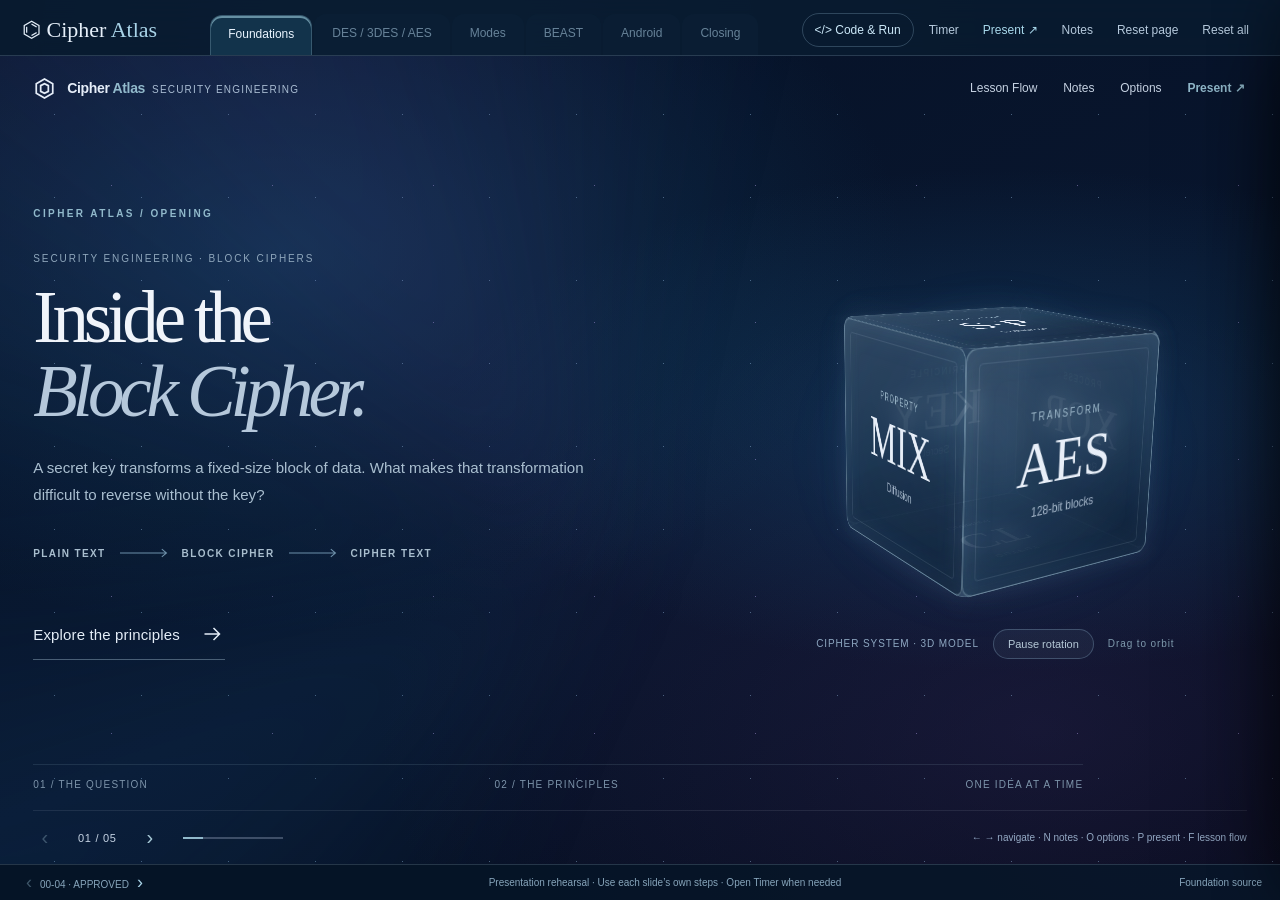
==== commit 96a53b64: "release(cipher-atlas): publish final recording v0.6" ====
--- a/index.html
+++ b/index.html
@@ -73,17 +73,53 @@
 .chapter-screen[data-part="modes"] #modeOutput{display:none}
 .end-stage .content{max-width:70%}.end-stage .deck{max-width:67%}.end-stage .heading{max-width:81%;font-size:clamp(38px,5vw,77px)!important}.end-cube-stage{right:7%;top:19%;width:21%;height:55%;opacity:.75}
 @media(max-width:650px){.end-stage .content{max-width:70%}.end-stage .deck{max-width:70%}.end-stage .heading{max-width:87%;font-size:37px!important}.end-cube-stage{right:1%;top:30%;width:26%;opacity:.36}}
-</style></head><body><div class="shell"><div class="top"><div class="brand">⌬ Cipher <span>Atlas</span></div><nav aria-label="Chapters" class="chapters"><button class="chapter active" data-chapter="foundation">Foundations</button><button class="chapter" data-chapter="machine">AES / 3DES</button><button class="chapter" data-chapter="modes">Modes</button><button class="chapter" data-chapter="beast">BEAST</button><button class="chapter" data-chapter="android">Android</button><button class="chapter" data-chapter="close">Closing</button></nav><div class="head-actions"><button class="iconbtn code-quick" id="globalCode" title="Open real AES-GCM demonstration">&lt;/&gt; Code &amp; Run</button><button class="iconbtn" id="timerToggle" title="Show or hide timer">Timer</button><button class="iconbtn" id="presentToggle" title="Enter or exit fullscreen">Present ↗</button><button class="iconbtn" id="notesToggle" title="Short Hebrew talk track">Notes</button><button class="iconbtn" id="resetCurrent" title="Reset only the current page">Reset page</button><button class="iconbtn" id="restart" title="Reset entire presentation and timer">Reset all</button></div></div>
+
+/* PRESENTATION FINAL REVIEW: highlighted connections and small cues */
+.flow-feedback{min-height:16px;display:flex;align-items:center;justify-content:center;gap:10px;font:10px/1.2 'Segoe UI',sans-serif;letter-spacing:.25px;color:#8dbad1;opacity:.45;transition:opacity .28s}
+.flow-feedback.active{color:#c9edff;opacity:1}.flow-feedback.isolated{opacity:.25}
+.feedback-dash{height:12px;width:38px;border-left:2px dashed #9ccfe9;border-bottom:2px dashed #9ccfe9;transform:translateY(-2px);position:relative}
+.flow-feedback.active .feedback-dash{animation:link-pulse .8s ease-out}
+@keyframes link-pulse{0%{filter:drop-shadow(0 0 12px #d7f9ff);opacity:.35}100%{filter:none;opacity:1}}
+.stage-number{font:11px/1 Consolas,monospace;color:#afd4e7;flex:0 0 27px;text-align:center}
+.flow-lane{min-height:39px;gap:4px}.flow-node{height:40px}.mode-schematic{gap:1px}
+.flow-foot{margin-top:3px}.mode-press-hint{font-size:10px;color:#8fb3c7;text-align:center}
+.guess-demo{border:1px solid #9fcce54d;background:#31547718;border-radius:12px;padding:8px 11px;margin:8px auto;width:min(100%,590px);display:grid;gap:8px}
+.guess-track,.guess-action{display:flex;align-items:center;justify-content:space-between;gap:8px;font:12px/1.3 'Segoe UI',sans-serif}.guess-track span{background:#b9d8ef17;border-radius:6px;padding:5px 9px}
+.guess-target{color:#b9a5dd}.guess-action button{border:1px solid #add3e458;background:#a7cbe923;color:#dcf1f9;border-radius:7px;padding:6px 10px;cursor:pointer}.guess-action strong{color:#efafb5}.guess-action strong.matched{color:#87dabb}
+.bug-visual{display:grid;grid-template-columns:1fr 1fr;gap:8px}.bug-path{border-radius:10px;padding:8px;background:#d57b8210;border:1px solid #d28c9a48;min-width:0}.bug-path.protected{border-color:#9bdac151;background:#6cbaa718}.bug-path small{font:10px/1.1 'Segoe UI',sans-serif;color:#e8b7c2}.bug-path.protected small{color:#9bdac1}.bug-path>div{display:flex;align-items:center;justify-content:space-between;gap:3px;margin-top:7px;font-size:10px}.bug-path span{flex:1;text-align:center;line-height:1.3}.bug-path i{font-style:normal;color:#a2d8eb}
+@media(max-width:700px){.mode-schematic{gap:0}.flow-lane{min-height:35px}.flow-node{height:35px}.flow-node strong{font-size:11px}.stage-number{flex-basis:18px;font-size:9px}.flow-feedback{font-size:8px;min-height:13px}.feedback-dash{width:18px}.bug-visual{grid-template-columns:1fr;gap:4px}.bug-path{padding:4px 6px}.bug-path>div{margin-top:3px;font-size:9px}.guess-demo{padding:5px}.guess-track,.guess-action{font-size:10px}}
+@media(prefers-reduced-motion:reduce){.flow-feedback.active .feedback-dash{animation:none}}
+
+/* Strict one-viewport width, particularly for mobile chapter tabs */
+.shell{grid-template-columns:minmax(0,1fr);width:100%;min-width:0;max-width:100vw}
+.top,.stage,.footer{min-width:0;width:100%;max-width:100vw}
+.chapters{min-width:0;flex:1 1 auto;overflow-x:auto;overflow-y:hidden}
+.head-actions{flex:0 0 auto}
+.chapter-screen,.content,.surface{min-width:0}
+@media(max-width:650px){.top{overflow:hidden}.top .chapter{min-width:max-content}.head-actions{gap:0}.head-actions .iconbtn{width:22px;min-width:22px;padding:4px 2px}.chapter-screen[data-part="android"] .bug-visual{grid-template-columns:1fr}.chapter-screen[data-part="android"] .buglist{gap:3px}}
+
+@media(max-width:650px){
+ .top .head-actions{gap:1px;flex:0 0 116px;justify-content:flex-end}
+ .top .head-actions .iconbtn{font-size:0!important;line-height:1;min-width:23px;width:23px;max-width:23px;height:29px;padding:3px 2px!important;white-space:nowrap;overflow:hidden}
+ .top .head-actions #globalCode{width:31px;max-width:31px;min-width:31px}
+ .top .head-actions #globalCode:after{content:'</>';font:11px/1 Consolas,monospace}
+ .top #timerToggle:before{content:'◷';font:17px/1 'Segoe UI',sans-serif}
+ .top #notesToggle:before{content:'▤';font:16px/1 'Segoe UI',sans-serif}
+ .top #resetCurrent:before{content:'↻';font:17px/1 'Segoe UI',sans-serif}
+ .top #restart{display:inline-flex}
+ .chapter-screen[data-part="modes"] .surface,.chapter-screen[data-part="android"] .surface,.chapter-screen[data-part="beast"] .surface{overflow-y:auto;scrollbar-width:thin;scrollbar-color:#80b5d5 #0a2034}
+}
+</style></head><body><div class="shell"><div class="top"><div class="brand">⌬ Cipher <span>Atlas</span></div><nav aria-label="Chapters" class="chapters"><button class="chapter active" data-chapter="foundation">Foundations</button><button class="chapter" data-chapter="machine">DES / 3DES / AES</button><button class="chapter" data-chapter="modes">Modes</button><button class="chapter" data-chapter="beast">BEAST</button><button class="chapter" data-chapter="android">Android</button><button class="chapter" data-chapter="close">Closing</button></nav><div class="head-actions"><button class="iconbtn code-quick" id="globalCode" title="Open real AES-GCM demonstration">&lt;/&gt; Code &amp; Run</button><button class="iconbtn" id="timerToggle" title="Show or hide timer">Timer</button><button class="iconbtn" id="presentToggle" title="Enter or exit fullscreen">Present ↗</button><button class="iconbtn" id="notesToggle" title="Short Hebrew talk track">Notes</button><button class="iconbtn" id="resetCurrent" title="Reset only the current page">Reset page</button><button class="iconbtn" id="restart" title="Reset entire presentation and timer">Reset all</button></div></div>
 <div aria-label="Presentation timer" class="timer-panel" hidden="" id="timerPanel"><span class="timer-led" id="timerLed"></span><span class="clock" id="clock">00:00</span><button class="timer-action" id="playTimer">Start</button><button class="timer-action" id="resetTimer">Reset</button><button aria-label="Hide timer" class="timer-action" id="hideTimer">×</button></div><div class="stage"><iframe class="frame active" id="foundationFrame" title="Approved foundations 00 to 04"></iframe><iframe class="frame" id="machineFrame" title="Reviewed AES and Triple DES machines"></iframe>
-<section class="chapter-screen" data-part="modes"><div class="eyebrow">07 / BLOCK CIPHER MODES</div><h1 class="heading">One cipher. <em>Different ways to use it.</em></h1><p class="deck">Choose a mode, see how blocks are connected, then move through each operation.</p><div class="content"><div class="surface"><div class="mode-grid" id="modeCards"></div><div class="mode-progress"><b id="modeStepTitle">01 / 04</b><button aria-label="Previous block in mode demonstration" id="modePrevious">‹</button><button aria-label="Next block in mode demonstration" id="modeNext">›</button><button id="modeAuto" title="Animate the current mode">Replay</button></div><div class="mode-demo"><span class="stage-label" id="modeLabel">Same input, same result</span><div aria-label="Diagram showing how the selected mode connects blocks" class="mode-schematic" id="modeSchematic"></div><div class="strip" id="modeInput"><span class="tile">A</span><span class="tile">A</span><span class="tile">B</span><span class="tile">A</span></div><div class="symbolflow" id="modeFormula"></div><div class="strip" id="modeOutput"></div><div class="mode-stage-note" id="modeStepText"></div></div><div class="note">Conceptual blocks. The symbols are not real ciphertext values.</div></div><div class="surface"><span class="micro">ONE SENTENCE TO SAY</span><h2 class="subheading" id="modeTitle">ECB leaks patterns.</h2><p class="explain" id="modeExplain"></p><div class="line"></div><div class="explain" id="modePractical" style="font-size:14px"></div><div class="cue" id="modeCue">[Click another mode and compare the block patterns.]</div><div class="note" id="modeFoot"></div></div></div></section>
-<section class="chapter-screen" data-part="beast"><div class="eyebrow">08 / CASE STUDY · BEAST (2011)</div><h1 class="heading">A strong cipher. <em>A predictable IV.</em></h1><p class="deck">BEAST (2011): Browser Exploit Against SSL/TLS. TLS stands for Transport Layer Security. TLS 1.0 used CBC with a predictable next IV.</p><div class="content"><div class="surface"><div class="timeline" id="beastTimeline"></div><div aria-live="polite" class="illustration" id="beastDiagram"></div><div class="beast-flow-progress" id="beastProgress"></div><div class="navsteps"><button aria-label="Previous BEAST step" id="beastPrev">‹</button><b id="beastPosition">01 / 04</b><button aria-label="Next BEAST step" id="beastNext">›</button></div><div class="note">Historical protocol demonstration. No browser exploit or real cookie extraction occurs here.</div></div><div class="surface"><span class="micro">STORY IN FOUR MOVES</span><h2 class="subheading" id="beastTitle"></h2><p class="explain" id="beastText"></p><div class="cue" id="beastCue"></div><div class="line"></div><span class="micro">DON'T CONFUSE THESE ATTACKS</span><p class="explain" style="font-size:13px"><b>BEAST:</b> predictable CBC IV + chosen plaintext in TLS 1.0.<br/><b>Padding oracle:</b> a server reveals whether the decrypted padding is valid.<br/><b>Lucky Thirteen:</b> timing leakage in CBC record processing.</p><p class="note">Fixes include safer protocol design and modern authenticated encryption such as AES-GCM. TLS 1.3 does not use CBC cipher suites.</p></div></div></section>
-<section class="chapter-screen" data-part="android"><div class="eyebrow">09 / PROGRAMMER BUGS AND ANDROID</div><h1 class="heading">Correct algorithm. <em>Incorrect implementation.</em></h1><p class="deck">Five failures: two Android-specific cases, followed by three general cryptography mistakes. Choose one to see the cause and safer alternative.</p><div class="content equal"><div class="surface"><div class="buglist" id="bugCards"></div><div class="contrast"><div class="before"><span class="micro danger">RISK</span><div class="code" id="bugBad"></div></div><div class="after"><span class="micro status">SAFER</span><div class="code" id="bugGood"></div></div></div><p class="note">Examples for learning. Android history and general developer mistakes are labeled separately.</p></div><div class="surface"><span class="micro" id="bugType"></span><h2 class="subheading" id="bugTitle"></h2><p class="explain" id="bugDesc"></p><div class="line"></div><p class="explain" id="bugConsequence" style="font-size:14px"></p><div class="cue" id="bugCue"></div><div class="note" id="bugSource"></div></div></div></section>
+<section class="chapter-screen" data-part="modes"><div class="eyebrow">07 / BLOCK CIPHER MODES</div><h1 class="heading">Modes of Operation. <em>One cipher, many blocks.</em></h1><p class="deck">A mode defines how a block cipher processes a longer message. Select a mode and follow each arrow.</p><div class="content"><div class="surface"><div class="mode-grid" id="modeCards"></div><div class="mode-progress"><b id="modeStepTitle">01 / 04</b><button aria-label="Previous block in mode demonstration" id="modePrevious">‹</button><button aria-label="Next block in mode demonstration" id="modeNext">›</button><button id="modeAuto" title="Animate the current mode">Replay</button></div><div class="mode-demo"><span class="stage-label" id="modeLabel">Same input, same result</span><div aria-label="Diagram showing how the selected mode connects blocks" class="mode-schematic" id="modeSchematic"></div><div class="strip" id="modeInput"><span class="tile">A</span><span class="tile">A</span><span class="tile">B</span><span class="tile">A</span></div><div class="symbolflow" id="modeFormula"></div><div class="strip" id="modeOutput"></div><div class="mode-stage-note" id="modeStepText"></div><div class="mode-press-hint" id="modePressHint">Use Next to see the next connection. 4 steps per mode.</div></div><div class="note">Conceptual blocks. The symbols are not real ciphertext values.</div></div><div class="surface"><span class="micro">ONE SENTENCE TO SAY</span><h2 class="subheading" id="modeTitle">ECB leaks patterns.</h2><p class="explain" id="modeExplain"></p><div class="line"></div><div class="explain" id="modePractical" style="font-size:14px"></div><div class="cue" id="modeCue">[Click another mode and compare the block patterns.]</div><div class="note" id="modeFoot"></div></div></div></section>
+<section class="chapter-screen" data-part="beast"><div class="eyebrow">08 / BEAST ATTACK · TLS 1.0 CBC</div><h1 class="heading">A strong cipher. <em>A predictable IV.</em></h1><p class="deck">BEAST (2011): Browser Exploit Against SSL/TLS. TLS stands for Transport Layer Security. TLS 1.0 used CBC with a predictable next IV.</p><div class="content"><div class="surface"><div class="timeline" id="beastTimeline"></div><div aria-live="polite" class="illustration" id="beastDiagram"></div><div class="beast-flow-progress" id="beastProgress"></div><div class="beast-guess" id="beastGuess"></div><div class="navsteps"><button aria-label="Previous BEAST step" id="beastPrev">‹</button><b id="beastPosition">01 / 04</b><button aria-label="Next BEAST step" id="beastNext">›</button></div><div class="note">Historical protocol demonstration. No browser exploit or real cookie extraction occurs here.</div></div><div class="surface"><span class="micro">STORY IN FOUR MOVES</span><h2 class="subheading" id="beastTitle"></h2><p class="explain" id="beastText"></p><div class="cue" id="beastCue"></div><div class="line"></div><span class="micro">DON'T CONFUSE THESE ATTACKS</span><p class="explain" style="font-size:13px"><b>BEAST:</b> predictable CBC IV + chosen plaintext in TLS 1.0.<br/><b>Padding oracle:</b> a server reveals whether the decrypted padding is valid.<br/><b>Lucky Thirteen:</b> timing leakage in CBC record processing.</p><p class="note">Fixes include safer protocol design and modern authenticated encryption such as AES-GCM. TLS 1.3 does not use CBC cipher suites.</p></div></div></section>
+<section class="chapter-screen" data-part="android"><div class="eyebrow">09 / PROGRAMMER BUGS AND ANDROID</div><h1 class="heading">Correct algorithm. <em>Incorrect implementation.</em></h1><p class="deck">Five failures: two Android-specific cases, followed by three general cryptography mistakes. Choose one to see the cause and safer alternative.</p><div class="content equal"><div class="surface"><div class="buglist" id="bugCards"></div><div class="bug-visual" id="bugVisual" aria-label="Visual demonstration of selected crypto risk"></div><div class="contrast"><div class="before"><span class="micro danger">RISK</span><div class="code" id="bugBad"></div></div><div class="after"><span class="micro status">SAFER</span><div class="code" id="bugGood"></div></div></div><p class="note">Illustrative examples, not quoted classroom code. Real 2013 PRNG incident is labeled separately.</p></div><div class="surface"><span class="micro" id="bugType"></span><h2 class="subheading" id="bugTitle"></h2><p class="explain" id="bugDesc"></p><div class="line"></div><p class="explain" id="bugConsequence" style="font-size:14px"></p><div class="cue" id="bugCue"></div><div class="note" id="bugSource"></div></div></div></section>
 <section class="chapter-screen end-stage" data-part="close"><div class="eyebrow">10 / CONCLUSION</div><h1 class="heading" style="margin:auto 0 0;font-size:clamp(40px,7vw,100px)">Security lives in <em>the details.</em></h1><div class="content equal" style="flex:0 1 auto;margin:auto 0"><div class="surface flat"><h2 class="subheading">Design</h2><p class="explain">Confusion, diffusion, cipher structure and modes.</p></div><div class="surface flat"><h2 class="subheading">Implementation</h2><p class="explain">Randomness, IVs, padding, authentication and constant-time behavior.</p></div></div><div class="end-cube-stage"><div aria-hidden="true" class="end-cube-wrap"><div class="end-cube"><div class="end-face end-front"><span>CONFUSION</span><strong>+</strong><span>DIFFUSION</span></div><div class="end-face end-back">AES</div><div class="end-face end-right">IV</div><div class="end-face end-left">KEY</div><div class="end-face end-top">AUTH</div><div class="end-face end-bottom">DESIGN</div></div></div><p class="end-thanks">Thank you.</p></div><p class="deck" style="margin:0 0 auto">AES can be secure, but choosing AES alone does not make a system secure.</p><div class="cue">[Finish recording. Stop timer.]</div></section>
 </div><footer class="footer"><div><button id="prevChapter" title="Previous chapter">‹</button><span id="chapterStatus">FOUNDATIONS · APPROVED</span><button id="nextChapter" title="Next chapter">›</button></div><span id="recordingHint">Presentation rehearsal · Use each slide’s own steps · Open Timer when needed</span><a href="https://github.com/DorManDel/Security_Engineering" rel="noopener noreferrer" target="_blank">Foundation source</a></footer></div>
 <div class="notes-scrim" id="notesScrim"></div><aside aria-hidden="true" aria-label="Presenter cues" class="notes-drawer" id="notesDrawer"><div class="notes-head"><h2>Presenter cues</h2><button aria-label="Close notes" class="iconbtn" id="closeNotes" title="Close notes">×</button></div><span class="eyebrow">Hebrew · short talk track · one or two paragraphs</span><div class="notes-body" id="notesBody"></div></aside>
 <script>
 const approvedEncoded="[base64]/[base64]/[base64]/[base64]/[base64]/[base64]/[base64]/[base64]/[base64]/[base64]/e29wYWNpdHk6MCxjbGlwUGF0aDonY2lyY2xlKDAlIGF0IDUwJSA1MCUpJ306e29wYWNpdHk6MH07CiAgY29uc3QgZmluaXNoPWZ4PT09J3JpcHBsZSc/[base64]/[base64]/[base64]/[base64]/[base64]";
-const machineEncoded="[base64]/[base64]/[base64]/[base64]/[base64]/[base64]/[base64]/[base64]/[base64]/[base64]/LlswXT8/[base64]/[base64]/[base64]/[base64]/YFN0YXRlIGFmdGVyICR7di5waGFzZX1gOmBWYWx1ZSBhZnRlciAke3YucGhhc2V9YDsKICQoJ2J5dGVDb3B5JykudGV4dENvbnRlbnQ9di50eXBlPT09J2Flcyc/[base64]/ZWRlU3RhZ2U6KGRlc1JvdW5kLTEpKjcrZGVzRm9jdXMsIG1heD1tb2RlPT09J2Flcyc/[base64]/[base64]/J1J1biBhIHJlYWwgREVTIEVERSBjb21wdXRhdGlvbiBvbiBhIDY0LWJpdCBoZXhhZGVjaW1hbCBibG9jay4gVGhpcyBpcyBmb3IgZWR1Y2F0aW9uLCBub3QgcHJvZHVjdGlvbi4nOnRhYj09PSdkZXMtY29yZSc/[base64]/[base64]/J1J1biBUcmlwbGUgREVTIEVERSDihpInOnRhYj09PSdkZXMtY29yZSc/[base64]/[base64]/LnR5cGU9PT0nY2lwaGVyLXJlc2V0LXBhZ2UnKXJlc2V0UGFnZSgpOyBpZihlLmRhdGE/LnR5cGU9PT0nY2lwaGVyLW9wZW4tY29kZScpe3Nob3dDb2RlKCdhZXMtZ2NtJyk7b3BlbkRyYXdlcigpO319KTsKfSkoKTsKPC9zY3JpcHQ+PC9ib2R5PjwvaHRtbD4=";
+const machineEncoded="[base64]/[base64]/[base64]/[base64]/[base64]/[base64]/[base64]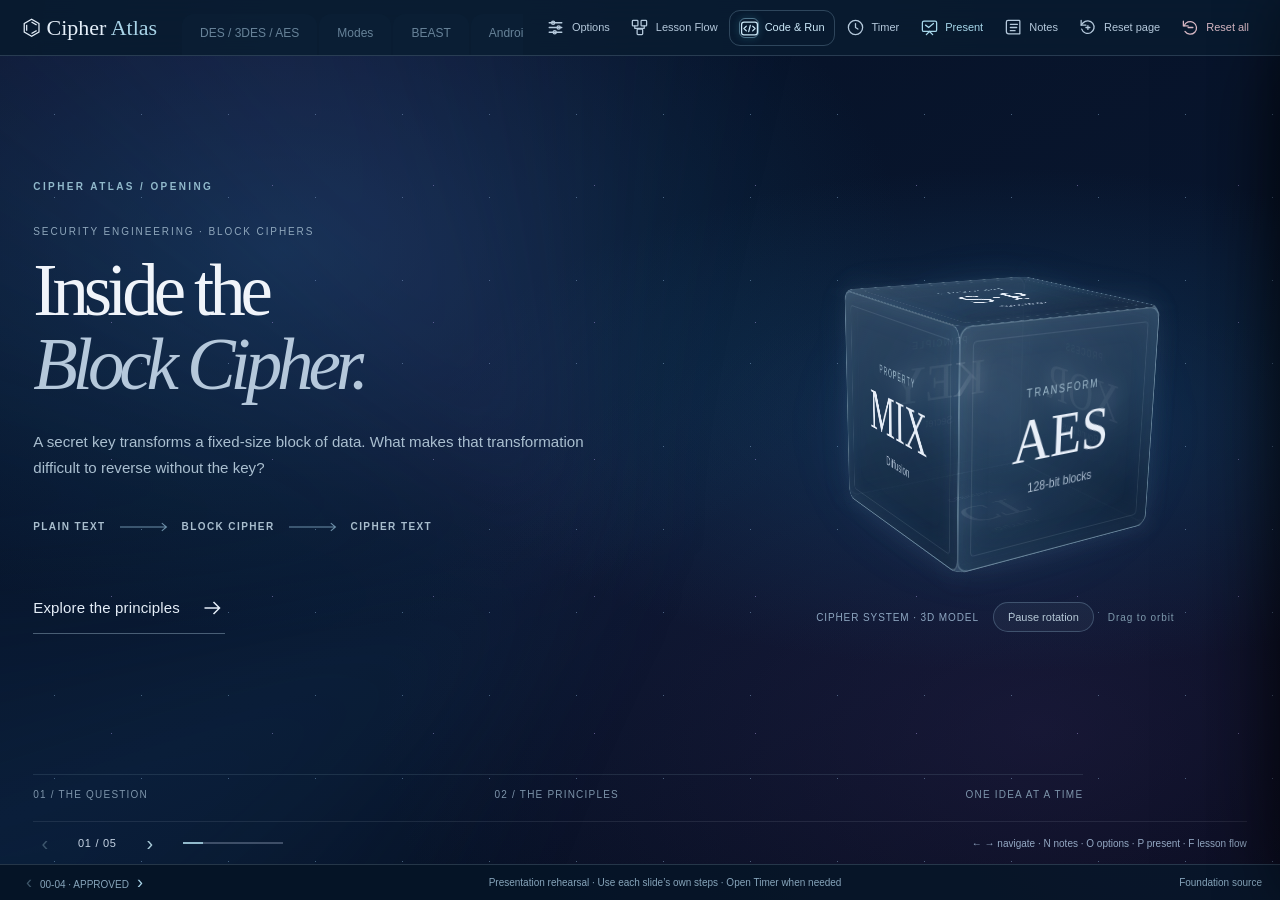
==== commit 8cdf4de8: "release(cipher-atlas): publish v0.9 unified interface, playback and animated labs" ====
--- a/index.html
+++ b/index.html
@@ -1,5 +1,6 @@
 <!DOCTYPE html>
-<html dir="ltr" lang="en"><head><meta charset="utf-8"/><meta content="width=device-width, initial-scale=1, viewport-fit=cover" name="viewport"/><title>Cipher Atlas | Final Recording Edition</title><style>
+
+<html dir="ltr" lang="en"><head><meta charset="utf-8"/><meta content="width=device-width, initial-scale=1, viewport-fit=cover" name="viewport"/><title>Cipher Atlas | Recording Edition v0.9</title><style>
 :root{color-scheme:dark;--bg:#061427;--ink:#e5eff9;--soft:#b5c9dc;--muted:#87a5bb;--glass:#102941;--line:#adc9dc30;--accent:#a9d4e8;--lilac:#c5afe9;--gold:#e9cf8a;--ok:#83ccb1;--red:#ef9fa6}
 *{box-sizing:border-box}html,body{margin:0;width:100%;height:100%;overflow:hidden;background:#071426;color:var(--ink);font:15px/1.4 Inter,'Segoe UI',Arial,sans-serif}button{font:inherit;cursor:pointer;color:inherit}button:focus-visible{outline:2px solid var(--accent);outline-offset:3px}button:disabled{opacity:.35;cursor:default}
 body{background:radial-gradient(circle at 31% 10%,#17355280,transparent 50%),radial-gradient(circle at 90% 82%,#29264880,transparent 52%),#061427}body:before{content:"";position:fixed;inset:0;background-image:radial-gradient(#c8e7ff42 .8px,transparent 1px);background-size:82px 82px;opacity:.18;pointer-events:none}
@@ -109,17 +110,49 @@
  .top #restart{display:inline-flex}
  .chapter-screen[data-part="modes"] .surface,.chapter-screen[data-part="android"] .surface,.chapter-screen[data-part="beast"] .surface{overflow-y:auto;scrollbar-width:thin;scrollbar-color:#80b5d5 #0a2034}
 }
-</style></head><body><div class="shell"><div class="top"><div class="brand">⌬ Cipher <span>Atlas</span></div><nav aria-label="Chapters" class="chapters"><button class="chapter active" data-chapter="foundation">Foundations</button><button class="chapter" data-chapter="machine">DES / 3DES / AES</button><button class="chapter" data-chapter="modes">Modes</button><button class="chapter" data-chapter="beast">BEAST</button><button class="chapter" data-chapter="android">Android</button><button class="chapter" data-chapter="close">Closing</button></nav><div class="head-actions"><button class="iconbtn code-quick" id="globalCode" title="Open real AES-GCM demonstration">&lt;/&gt; Code &amp; Run</button><button class="iconbtn" id="timerToggle" title="Show or hide timer">Timer</button><button class="iconbtn" id="presentToggle" title="Enter or exit fullscreen">Present ↗</button><button class="iconbtn" id="notesToggle" title="Short Hebrew talk track">Notes</button><button class="iconbtn" id="resetCurrent" title="Reset only the current page">Reset page</button><button class="iconbtn" id="restart" title="Reset entire presentation and timer">Reset all</button></div></div>
+
+/* Cipher Atlas unified polished controls: one bar across all embedded chapters. */
+.head-actions{gap:2px!important;align-items:center!important}.head-actions .iconbtn{display:inline-flex!important;align-items:center;justify-content:center;gap:6px;min-width:35px;height:36px;padding:6px 9px!important;border-radius:11px;white-space:nowrap;font-size:11px!important;line-height:1.1;transition:background .2s,color .2s,transform .2s}
+.head-actions .iconbtn:hover{background:#a6d7eb1e;color:#e8faff;transform:translateY(-1px)}.tool-icon{height:20px;width:20px;display:inline-grid;place-items:center;flex:none}.tool-icon svg{display:block}.tool-label{font-size:11px}.head-actions .critical-tool{color:#d7b8c4}.head-actions .critical-tool:hover{color:#ffb5bc;background:#d77e8b24}.head-actions .critical-tool .tool-icon{transition:transform .3s}.head-actions .critical-tool:hover .tool-icon{transform:rotate(-35deg)}.host-foundation-only{display:none!important}body[data-active-chapter="foundation"] .host-foundation-only{display:inline-flex!important}
+.matrix-icon{border:1px solid #99d3ea7b;border-radius:6px;box-shadow:0 0 9px #5ddcf42a;animation:matrix-glow 3s ease-in-out infinite alternate}@keyframes matrix-glow{from{color:#b4d0e5;box-shadow:0 0 4px #4fb9d31f}to{color:#b8f3db;box-shadow:0 0 9px #5ddcf477}}
+.top{align-items:center!important;padding-top:0!important}.head-actions .code-quick:after{content:none!important}
+.mode-insight-visual{display:grid;gap:6px;margin-top:6px;min-height:83px;align-items:center}.mini-grid{display:grid;grid-template-columns:repeat(4,minmax(0,1fr));gap:5px}.mini-grid span{padding:9px 4px;border-radius:8px;text-align:center;font:12px Consolas,monospace;color:#c5def1;background:#a5c5dd16;border:1px solid #a5c5dd44;transition:transform .3s,background .3s}.mini-grid span.same{background:#a5cae733;border-color:#b1def0aa}.mini-grid span.active{transform:scale(1.07);box-shadow:0 0 14px #89cee955}.mini-grid span.warn{background:#d5b1a931;color:#f0cfcc;border-color:#ebc1ba8b}.mini-grid span.legend{font:10px 'Segoe UI',sans-serif;border:0;background:transparent;color:#98bad0}.signal-line{display:flex;justify-content:center;align-items:center;gap:9px;flex-wrap:wrap;min-height:24px;font:11px Consolas,monospace}.signal-line span{display:inline-flex;justify-content:center;align-items:center;border-radius:6px;background:#8ec7e520;border:1px solid #9bd8ef55;padding:5px 9px}.signal-line .signal-arrow{border:0;background:transparent;color:#badff0;font-size:16px}.signal-line .signal-arrow.bright{color:#ceebf8;text-shadow:0 0 8px #87e6ff;animation:signal-transfer 1.25s infinite alternate}.visual-caption{font-size:10px;color:#9ebcd1;line-height:1.35}.warning-caption{color:#f0babb}
+@keyframes signal-transfer{from{opacity:.3;transform:translateX(-3px)}to{opacity:1;transform:translateX(4px)}}
+.beast-story-visual{display:grid;gap:6px;justify-items:center;margin:3px 0;min-height:46px}.beast-story-visual .signal-line span{font-size:11px}.beast-story-visual .signal-line span.reveal{border-color:#c7b4e8;color:#dcc4fa;background:#ac90d536}.beast-auto,.bug-try{border:0;background:transparent;color:#bddbea;font-size:11px;padding:5px 10px;align-self:center;cursor:pointer;border-radius:7px}.beast-auto:hover,.bug-try:hover{background:#b3e5f81d;color:white}.bug-mechanic{margin-top:7px;display:grid;gap:7px;min-height:46px}.bug-mechanic .mini-grid span{font-size:10px;padding:7px 2px}.bug-try{justify-self:start}.bug-scan{animation:bugScan .75s ease both}@keyframes bugScan{0%{filter:brightness(.6);transform:translateY(3px)}60%{filter:brightness(1.5)}100%{filter:none;transform:none}}
+@media(max-width:1230px){.head-actions .tool-label{display:none}.head-actions .iconbtn{min-width:35px;width:35px;height:34px;padding:5px!important}.head-actions{gap:2px!important}}
+@media(max-width:780px){.head-actions .iconbtn{min-width:28px;width:28px;height:30px;padding:2px!important}.head-actions .tool-icon,.head-actions .tool-icon svg{width:17px;height:17px}.head-actions .iconbtn:before,.head-actions .iconbtn:after{content:none!important}.head-actions{flex:0 0 auto!important;gap:1px!important}.chapters{justify-content:flex-start;flex:1;overflow:auto;scrollbar-width:none}.top{padding:0 6px!important}.mode-insight-visual{min-height:58px}.mini-grid span{padding:5px 1px;font-size:10px}.signal-line{gap:4px;font-size:9px}.signal-line span{padding:3px 6px}.beast-story-visual{min-height:35px}.mode-insight-visual .visual-caption{display:none}}
+@media(max-width:540px){.head-actions .iconbtn{min-width:26px;width:26px;height:27px}.head-actions .tool-icon,.head-actions .tool-icon svg{width:16px;height:16px}.brand{font-size:15px!important}.chapters{gap:0!important}.chapter{font-size:10px!important;padding:6px 7px!important}}
+
+/* Keep all five Android cases visible above the animation without scrolling. */
+.chapter-screen[data-part=android]{gap:9px!important}
+.chapter-screen[data-part=android] .heading{font-size:clamp(32px,3.6vw,50px)!important}
+.chapter-screen[data-part=android] .deck{font-size:13px!important;line-height:1.35}
+.chapter-screen[data-part=android] .surface{gap:7px!important;padding:12px 15px!important}
+.chapter-screen[data-part=android] .buglist{gap:5px!important}
+.chapter-screen[data-part=android] .bug{padding:7px 10px!important;min-height:46px}
+.chapter-screen[data-part=android] .bug b{font-size:12px!important}
+.chapter-screen[data-part=android] .bug small{font-size:9px!important}
+.chapter-screen[data-part=android] .bug-path{padding:6px 7px!important}
+.chapter-screen[data-part=android] .bug-mechanic{margin-top:1px!important;min-height:34px!important}
+.chapter-screen[data-part=android] .bug-try{padding:2px 8px!important}
+.chapter-screen[data-part=android] .contrast{gap:8px!important}
+.chapter-screen[data-part=android] .before,.chapter-screen[data-part=android] .after{padding:9px!important;min-height:66px!important;gap:5px!important}
+.chapter-screen[data-part=android] .code{font-size:12px!important;line-height:1.28}
+@media(max-width:650px){.chapter-screen[data-part=android] .heading{font-size:28px!important}.chapter-screen[data-part=android] .bug{min-height:34px;padding:4px 6px!important}.chapter-screen[data-part=android] .code{font-size:10px!important}}
+/* Host-only Foundation tools must not leak into other chapters. */
+.head-actions .host-foundation-only{display:none!important}
+body[data-active-chapter=foundation] .head-actions .host-foundation-only{display:inline-flex!important}
+</style></head><body><div class="shell"><div class="top"><div class="brand">⌬ Cipher <span>Atlas</span></div><nav aria-label="Chapters" class="chapters"><button class="chapter active" data-chapter="foundation">Foundations</button><button class="chapter" data-chapter="machine">DES / 3DES / AES</button><button class="chapter" data-chapter="modes">Modes</button><button class="chapter" data-chapter="beast">BEAST</button><button class="chapter" data-chapter="android">Android</button><button class="chapter" data-chapter="close">Closing</button></nav><div class="head-actions"><button aria-label="Options" class="iconbtn host-foundation-only" id="hostOptions" title="Presentation Options"><span class="tool-icon"><svg aria-hidden="true" fill="none" height="19" stroke="currentColor" stroke-linecap="round" stroke-linejoin="round" stroke-width="1.6" viewbox="0 0 24 24" width="19"><path d="M4 6h16M4 12h16M4 18h16"></path><circle cx="9" cy="6" r="2"></circle><circle cx="16" cy="12" r="2"></circle><circle cx="11" cy="18" r="2"></circle></svg></span><span class="tool-label">Options</span></button><button aria-label="Lesson Flow" class="iconbtn host-foundation-only" id="hostFlow" title="Lesson Flow"><span class="tool-icon"><svg aria-hidden="true" fill="none" height="19" stroke="currentColor" stroke-linecap="round" stroke-linejoin="round" stroke-width="1.6" viewbox="0 0 24 24" width="19"><rect height="7" rx="1" width="7" x="3" y="3"></rect><rect height="7" rx="1" width="7" x="14" y="3"></rect><rect height="7" rx="1" width="7" x="9" y="14"></rect><path d="M6 10v3h6m6-3v3h-6"></path></svg></span><span class="tool-label">Lesson Flow</span></button><button aria-label="Code &amp; Run" class="iconbtn code-quick" id="globalCode" title="Open real AES-GCM demonstration"><span class="tool-icon matrix-icon"><svg aria-hidden="true" fill="none" height="19" stroke="currentColor" stroke-linecap="round" stroke-linejoin="round" stroke-width="1.6" viewbox="0 0 24 24" width="19"><rect height="16" rx="3" width="20" x="2" y="4"></rect><path d="m8 9-3 3 3 3m8-6 3 3-3 3M13 8l-2 8"></path></svg></span><span class="tool-label">Code &amp; Run</span></button><button aria-label="Timer" class="iconbtn" id="timerToggle" title="Show or hide timer"><span class="tool-icon"><svg aria-hidden="true" fill="none" height="19" stroke="currentColor" stroke-linecap="round" stroke-linejoin="round" stroke-width="1.6" viewbox="0 0 24 24" width="19"><circle cx="12" cy="12" r="9"></circle><path d="M12 7v5l3 2"></path></svg></span><span class="tool-label">Timer</span></button><button aria-label="Present" class="iconbtn" id="presentToggle" title="Enter or exit fullscreen"><span class="tool-icon"><svg aria-hidden="true" fill="none" height="19" stroke="currentColor" stroke-linecap="round" stroke-linejoin="round" stroke-width="1.6" viewbox="0 0 24 24" width="19"><rect height="13" rx="2" width="18" x="3" y="4"></rect><path d="m8 21 4-4 4 4M7 9l4 3 6-5"></path></svg></span><span class="tool-label">Present</span></button><button aria-label="Notes" class="iconbtn" id="notesToggle" title="Short Hebrew talk track"><span class="tool-icon"><svg aria-hidden="true" fill="none" height="19" stroke="currentColor" stroke-linecap="round" stroke-linejoin="round" stroke-width="1.6" viewbox="0 0 24 24" width="19"><path d="M5 3h14a1 1 0 0 1 1 1v16H6a3 3 0 0 1-3-3V5a2 2 0 0 1 2-2Z"></path><path d="M8 8h9M8 12h8M8 16h6"></path></svg></span><span class="tool-label">Notes</span></button><button aria-label="Reset page" class="iconbtn" id="resetCurrent" title="Reset only the current page"><span class="tool-icon"><svg aria-hidden="true" fill="none" height="19" stroke="currentColor" stroke-linecap="round" stroke-linejoin="round" stroke-width="1.6" viewbox="0 0 24 24" width="19"><path d="M4 3v6h6"></path><path d="M4.7 14a8 8 0 1 0 1.8-8L4 9"></path><path d="M10 12h5M12.5 9.5v5"></path></svg></span><span class="tool-label">Reset page</span></button><button aria-label="Reset all" class="iconbtn critical-tool" id="restart" title="Reset entire presentation and timer"><span class="tool-icon"><svg aria-hidden="true" fill="none" height="19" stroke="currentColor" stroke-linecap="round" stroke-linejoin="round" stroke-width="1.6" viewbox="0 0 24 24" width="19"><path d="M3 4v6h6"></path><path d="M4 10a8 8 0 1 1 1 7"></path><path d="M9 12h6"></path></svg></span><span class="tool-label">Reset all</span></button></div></div>
 <div aria-label="Presentation timer" class="timer-panel" hidden="" id="timerPanel"><span class="timer-led" id="timerLed"></span><span class="clock" id="clock">00:00</span><button class="timer-action" id="playTimer">Start</button><button class="timer-action" id="resetTimer">Reset</button><button aria-label="Hide timer" class="timer-action" id="hideTimer">×</button></div><div class="stage"><iframe class="frame active" id="foundationFrame" title="Approved foundations 00 to 04"></iframe><iframe class="frame" id="machineFrame" title="Reviewed AES and Triple DES machines"></iframe>
-<section class="chapter-screen" data-part="modes"><div class="eyebrow">07 / BLOCK CIPHER MODES</div><h1 class="heading">Modes of Operation. <em>One cipher, many blocks.</em></h1><p class="deck">A mode defines how a block cipher processes a longer message. Select a mode and follow each arrow.</p><div class="content"><div class="surface"><div class="mode-grid" id="modeCards"></div><div class="mode-progress"><b id="modeStepTitle">01 / 04</b><button aria-label="Previous block in mode demonstration" id="modePrevious">‹</button><button aria-label="Next block in mode demonstration" id="modeNext">›</button><button id="modeAuto" title="Animate the current mode">Replay</button></div><div class="mode-demo"><span class="stage-label" id="modeLabel">Same input, same result</span><div aria-label="Diagram showing how the selected mode connects blocks" class="mode-schematic" id="modeSchematic"></div><div class="strip" id="modeInput"><span class="tile">A</span><span class="tile">A</span><span class="tile">B</span><span class="tile">A</span></div><div class="symbolflow" id="modeFormula"></div><div class="strip" id="modeOutput"></div><div class="mode-stage-note" id="modeStepText"></div><div class="mode-press-hint" id="modePressHint">Use Next to see the next connection. 4 steps per mode.</div></div><div class="note">Conceptual blocks. The symbols are not real ciphertext values.</div></div><div class="surface"><span class="micro">ONE SENTENCE TO SAY</span><h2 class="subheading" id="modeTitle">ECB leaks patterns.</h2><p class="explain" id="modeExplain"></p><div class="line"></div><div class="explain" id="modePractical" style="font-size:14px"></div><div class="cue" id="modeCue">[Click another mode and compare the block patterns.]</div><div class="note" id="modeFoot"></div></div></div></section>
-<section class="chapter-screen" data-part="beast"><div class="eyebrow">08 / BEAST ATTACK · TLS 1.0 CBC</div><h1 class="heading">A strong cipher. <em>A predictable IV.</em></h1><p class="deck">BEAST (2011): Browser Exploit Against SSL/TLS. TLS stands for Transport Layer Security. TLS 1.0 used CBC with a predictable next IV.</p><div class="content"><div class="surface"><div class="timeline" id="beastTimeline"></div><div aria-live="polite" class="illustration" id="beastDiagram"></div><div class="beast-flow-progress" id="beastProgress"></div><div class="beast-guess" id="beastGuess"></div><div class="navsteps"><button aria-label="Previous BEAST step" id="beastPrev">‹</button><b id="beastPosition">01 / 04</b><button aria-label="Next BEAST step" id="beastNext">›</button></div><div class="note">Historical protocol demonstration. No browser exploit or real cookie extraction occurs here.</div></div><div class="surface"><span class="micro">STORY IN FOUR MOVES</span><h2 class="subheading" id="beastTitle"></h2><p class="explain" id="beastText"></p><div class="cue" id="beastCue"></div><div class="line"></div><span class="micro">DON'T CONFUSE THESE ATTACKS</span><p class="explain" style="font-size:13px"><b>BEAST:</b> predictable CBC IV + chosen plaintext in TLS 1.0.<br/><b>Padding oracle:</b> a server reveals whether the decrypted padding is valid.<br/><b>Lucky Thirteen:</b> timing leakage in CBC record processing.</p><p class="note">Fixes include safer protocol design and modern authenticated encryption such as AES-GCM. TLS 1.3 does not use CBC cipher suites.</p></div></div></section>
-<section class="chapter-screen" data-part="android"><div class="eyebrow">09 / PROGRAMMER BUGS AND ANDROID</div><h1 class="heading">Correct algorithm. <em>Incorrect implementation.</em></h1><p class="deck">Five failures: two Android-specific cases, followed by three general cryptography mistakes. Choose one to see the cause and safer alternative.</p><div class="content equal"><div class="surface"><div class="buglist" id="bugCards"></div><div class="bug-visual" id="bugVisual" aria-label="Visual demonstration of selected crypto risk"></div><div class="contrast"><div class="before"><span class="micro danger">RISK</span><div class="code" id="bugBad"></div></div><div class="after"><span class="micro status">SAFER</span><div class="code" id="bugGood"></div></div></div><p class="note">Illustrative examples, not quoted classroom code. Real 2013 PRNG incident is labeled separately.</p></div><div class="surface"><span class="micro" id="bugType"></span><h2 class="subheading" id="bugTitle"></h2><p class="explain" id="bugDesc"></p><div class="line"></div><p class="explain" id="bugConsequence" style="font-size:14px"></p><div class="cue" id="bugCue"></div><div class="note" id="bugSource"></div></div></div></section>
+<section class="chapter-screen" data-part="modes"><div class="eyebrow">07 / BLOCK CIPHER MODES</div><h1 class="heading">Modes of Operation. <em>One cipher, many blocks.</em></h1><p class="deck">A mode defines how a block cipher processes a longer message. Select a mode and follow each arrow.</p><div class="content"><div class="surface"><div class="mode-grid" id="modeCards"></div><div class="mode-progress"><b id="modeStepTitle">01 / 04</b><button aria-label="Previous block in mode demonstration" id="modePrevious">‹</button><button aria-label="Next block in mode demonstration" id="modeNext">›</button><button id="modeAuto" title="Animate the current mode">Replay</button></div><div class="mode-demo"><span class="stage-label" id="modeLabel">Same input, same result</span><div aria-label="Diagram showing how the selected mode connects blocks" class="mode-schematic" id="modeSchematic"></div><div class="strip" id="modeInput"><span class="tile">A</span><span class="tile">A</span><span class="tile">B</span><span class="tile">A</span></div><div class="symbolflow" id="modeFormula"></div><div class="strip" id="modeOutput"></div><div class="mode-stage-note" id="modeStepText"></div><div class="mode-press-hint" id="modePressHint">Use Next to see the next connection. 4 steps per mode.</div></div><div class="note">Conceptual blocks. The symbols are not real ciphertext values.</div></div><div class="surface"><span class="micro">ONE SENTENCE TO SAY</span><h2 class="subheading" id="modeTitle">ECB leaks patterns.</h2><p class="explain" id="modeExplain"></p><div class="line"></div><div class="explain" id="modePractical" style="font-size:14px"></div><div class="mode-insight-visual" id="modeInsightVisual"></div><div class="cue" id="modeCue">[Click another mode and compare the block patterns.]</div><div class="note" id="modeFoot"></div></div></div></section>
+<section class="chapter-screen" data-part="beast"><div class="eyebrow">08 / BEAST ATTACK · TLS 1.0 CBC</div><h1 class="heading">A strong cipher. <em>A predictable IV.</em></h1><p class="deck">BEAST (2011): Browser Exploit Against SSL/TLS. TLS stands for Transport Layer Security. TLS 1.0 used CBC with a predictable next IV.</p><div class="content"><div class="surface"><div class="timeline" id="beastTimeline"></div><div aria-live="polite" class="illustration" id="beastDiagram"></div><div class="beast-story-visual" id="beastStoryVisual"></div><div class="beast-flow-progress" id="beastProgress"></div><button class="beast-auto" id="beastAuto">▷ Play attack story</button><div class="beast-guess" id="beastGuess"></div><div class="navsteps"><button aria-label="Previous BEAST step" id="beastPrev">‹</button><b id="beastPosition">01 / 04</b><button aria-label="Next BEAST step" id="beastNext">›</button></div><div class="note">Historical protocol demonstration. No browser exploit or real cookie extraction occurs here.</div></div><div class="surface"><span class="micro">STORY IN FOUR MOVES</span><h2 class="subheading" id="beastTitle"></h2><p class="explain" id="beastText"></p><div class="cue" id="beastCue"></div><div class="line"></div><span class="micro">DON'T CONFUSE THESE ATTACKS</span><p class="explain" style="font-size:13px"><b>BEAST:</b> predictable CBC IV + chosen plaintext in TLS 1.0.<br/><b>Padding oracle:</b> a server reveals whether the decrypted padding is valid.<br/><b>Lucky Thirteen:</b> timing leakage in CBC record processing.</p><p class="note">Fixes include safer protocol design and modern authenticated encryption such as AES-GCM. TLS 1.3 does not use CBC cipher suites.</p></div></div></section>
+<section class="chapter-screen" data-part="android"><div class="eyebrow">09 / PROGRAMMER BUGS AND ANDROID</div><h1 class="heading">Correct algorithm. <em>Incorrect implementation.</em></h1><p class="deck">Five failures: two Android-specific cases, followed by three general cryptography mistakes. Choose one to see the cause and safer alternative.</p><div class="content equal"><div class="surface"><div class="buglist" id="bugCards"></div><div aria-label="Visual demonstration of selected crypto risk" class="bug-visual" id="bugVisual"></div><div class="bug-mechanic" id="bugMechanic"></div><button class="bug-try" id="bugTry">▷ Animate risk</button><div class="contrast"><div class="before"><span class="micro danger">RISK</span><div class="code" id="bugBad"></div></div><div class="after"><span class="micro status">SAFER</span><div class="code" id="bugGood"></div></div></div><p class="note">Illustrative examples, not quoted classroom code. Real 2013 PRNG incident is labeled separately.</p></div><div class="surface"><span class="micro" id="bugType"></span><h2 class="subheading" id="bugTitle"></h2><p class="explain" id="bugDesc"></p><div class="line"></div><p class="explain" id="bugConsequence" style="font-size:14px"></p><div class="cue" id="bugCue"></div><div class="note" id="bugSource"></div></div></div></section>
 <section class="chapter-screen end-stage" data-part="close"><div class="eyebrow">10 / CONCLUSION</div><h1 class="heading" style="margin:auto 0 0;font-size:clamp(40px,7vw,100px)">Security lives in <em>the details.</em></h1><div class="content equal" style="flex:0 1 auto;margin:auto 0"><div class="surface flat"><h2 class="subheading">Design</h2><p class="explain">Confusion, diffusion, cipher structure and modes.</p></div><div class="surface flat"><h2 class="subheading">Implementation</h2><p class="explain">Randomness, IVs, padding, authentication and constant-time behavior.</p></div></div><div class="end-cube-stage"><div aria-hidden="true" class="end-cube-wrap"><div class="end-cube"><div class="end-face end-front"><span>CONFUSION</span><strong>+</strong><span>DIFFUSION</span></div><div class="end-face end-back">AES</div><div class="end-face end-right">IV</div><div class="end-face end-left">KEY</div><div class="end-face end-top">AUTH</div><div class="end-face end-bottom">DESIGN</div></div></div><p class="end-thanks">Thank you.</p></div><p class="deck" style="margin:0 0 auto">AES can be secure, but choosing AES alone does not make a system secure.</p><div class="cue">[Finish recording. Stop timer.]</div></section>
 </div><footer class="footer"><div><button id="prevChapter" title="Previous chapter">‹</button><span id="chapterStatus">FOUNDATIONS · APPROVED</span><button id="nextChapter" title="Next chapter">›</button></div><span id="recordingHint">Presentation rehearsal · Use each slide’s own steps · Open Timer when needed</span><a href="https://github.com/DorManDel/Security_Engineering" rel="noopener noreferrer" target="_blank">Foundation source</a></footer></div>
 <div class="notes-scrim" id="notesScrim"></div><aside aria-hidden="true" aria-label="Presenter cues" class="notes-drawer" id="notesDrawer"><div class="notes-head"><h2>Presenter cues</h2><button aria-label="Close notes" class="iconbtn" id="closeNotes" title="Close notes">×</button></div><span class="eyebrow">Hebrew · short talk track · one or two paragraphs</span><div class="notes-body" id="notesBody"></div></aside>
 <script>
-const approvedEncoded="[base64]/[base64]/[base64]/[base64]/[base64]/[base64]/[base64]/[base64]/[base64]/[base64]/e29wYWNpdHk6MCxjbGlwUGF0aDonY2lyY2xlKDAlIGF0IDUwJSA1MCUpJ306e29wYWNpdHk6MH07CiAgY29uc3QgZmluaXNoPWZ4PT09J3JpcHBsZSc/[base64]/[base64]/[base64]/[base64]/[base64]";
-const machineEncoded="[base64]/[base64]/[base64]/[base64]/[base64]/[base64]/[base64]/[base64]/[base64]/[base64]/[base64]/[base64]/[base64]/[base64]/[base64]/[base64]/J1JFQUwgQUVTLUdDTSAvIFdFQiBDUllQVE8nOnRhYj09PSd0ZGVzLWNvZGUnPydMRUdBQ1kgVFJJUExFIERFUyAvIFJFQUwgSlMgQ09NUFVUQVRJT04nOnRhYj09PSdkZXMtY29yZSc/J0RFUyBST1VORCAvIEVEVUNBVElPTkFMIFJFQUwgSlMgQ09NUFVUQVRJT04nOidBRVMtMTI4IEJMT0NLIC8gVEVTVCBWRUNUT1InOyQoJ3J1bm5lckhpbnQnKS50ZXh0Q29udGVudD10YWI9PT0nYWVzLWdjbSc/[base64]/[base64]";
+const approvedEncoded="[base64]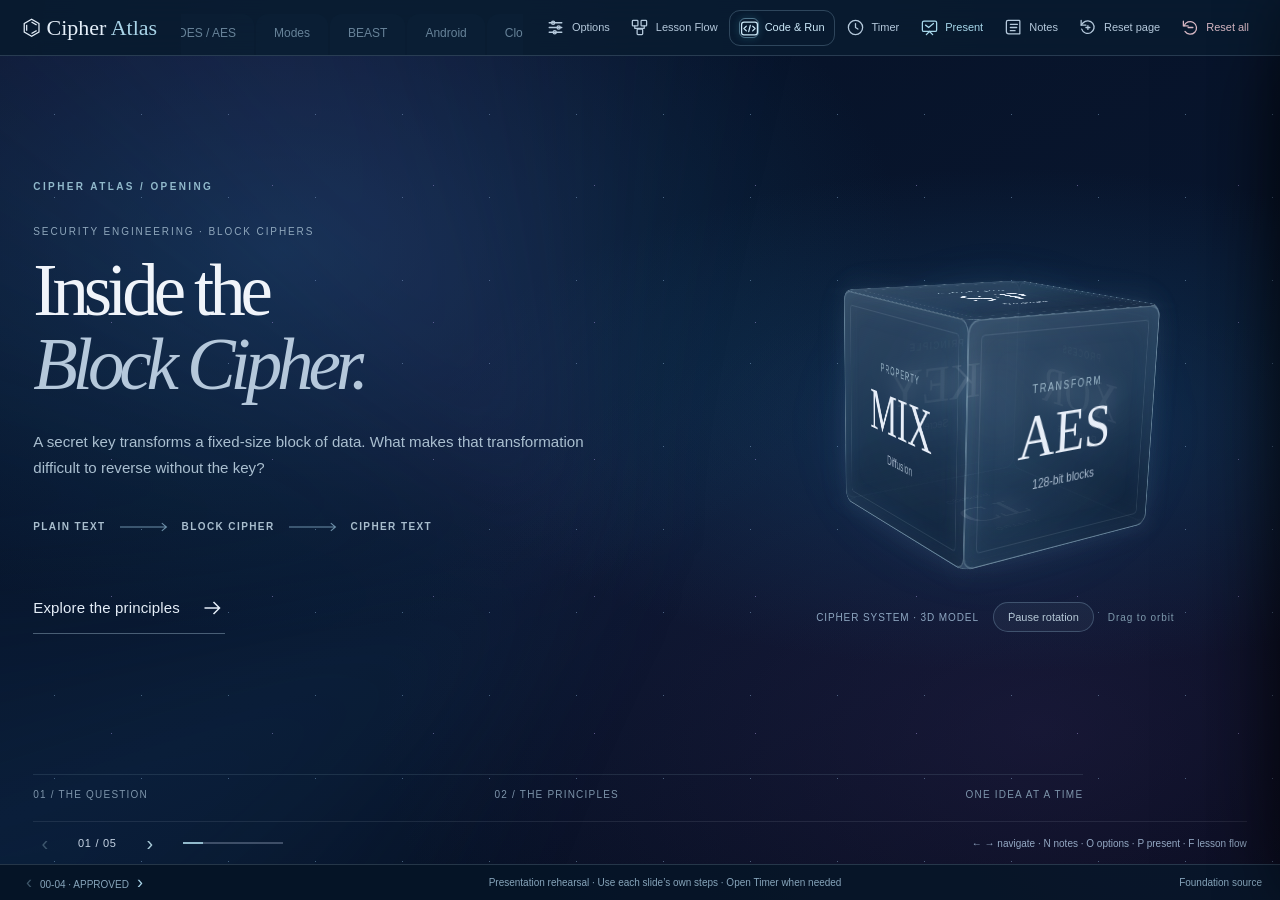
==== commit afafd987: "feat: link existing Cipher Atlas to course assignments library" ====
--- a/index.html
+++ b/index.html
@@ -142,7 +142,12 @@
 /* Host-only Foundation tools must not leak into other chapters. */
 .head-actions .host-foundation-only{display:none!important}
 body[data-active-chapter=foundation] .head-actions .host-foundation-only{display:inline-flex!important}
-</style></head><body><div class="shell"><div class="top"><div class="brand">⌬ Cipher <span>Atlas</span></div><nav aria-label="Chapters" class="chapters"><button class="chapter active" data-chapter="foundation">Foundations</button><button class="chapter" data-chapter="machine">DES / 3DES / AES</button><button class="chapter" data-chapter="modes">Modes</button><button class="chapter" data-chapter="beast">BEAST</button><button class="chapter" data-chapter="android">Android</button><button class="chapter" data-chapter="close">Closing</button></nav><div class="head-actions"><button aria-label="Options" class="iconbtn host-foundation-only" id="hostOptions" title="Presentation Options"><span class="tool-icon"><svg aria-hidden="true" fill="none" height="19" stroke="currentColor" stroke-linecap="round" stroke-linejoin="round" stroke-width="1.6" viewbox="0 0 24 24" width="19"><path d="M4 6h16M4 12h16M4 18h16"></path><circle cx="9" cy="6" r="2"></circle><circle cx="16" cy="12" r="2"></circle><circle cx="11" cy="18" r="2"></circle></svg></span><span class="tool-label">Options</span></button><button aria-label="Lesson Flow" class="iconbtn host-foundation-only" id="hostFlow" title="Lesson Flow"><span class="tool-icon"><svg aria-hidden="true" fill="none" height="19" stroke="currentColor" stroke-linecap="round" stroke-linejoin="round" stroke-width="1.6" viewbox="0 0 24 24" width="19"><rect height="7" rx="1" width="7" x="3" y="3"></rect><rect height="7" rx="1" width="7" x="14" y="3"></rect><rect height="7" rx="1" width="7" x="9" y="14"></rect><path d="M6 10v3h6m6-3v3h-6"></path></svg></span><span class="tool-label">Lesson Flow</span></button><button aria-label="Code &amp; Run" class="iconbtn code-quick" id="globalCode" title="Open real AES-GCM demonstration"><span class="tool-icon matrix-icon"><svg aria-hidden="true" fill="none" height="19" stroke="currentColor" stroke-linecap="round" stroke-linejoin="round" stroke-width="1.6" viewbox="0 0 24 24" width="19"><rect height="16" rx="3" width="20" x="2" y="4"></rect><path d="m8 9-3 3 3 3m8-6 3 3-3 3M13 8l-2 8"></path></svg></span><span class="tool-label">Code &amp; Run</span></button><button aria-label="Timer" class="iconbtn" id="timerToggle" title="Show or hide timer"><span class="tool-icon"><svg aria-hidden="true" fill="none" height="19" stroke="currentColor" stroke-linecap="round" stroke-linejoin="round" stroke-width="1.6" viewbox="0 0 24 24" width="19"><circle cx="12" cy="12" r="9"></circle><path d="M12 7v5l3 2"></path></svg></span><span class="tool-label">Timer</span></button><button aria-label="Present" class="iconbtn" id="presentToggle" title="Enter or exit fullscreen"><span class="tool-icon"><svg aria-hidden="true" fill="none" height="19" stroke="currentColor" stroke-linecap="round" stroke-linejoin="round" stroke-width="1.6" viewbox="0 0 24 24" width="19"><rect height="13" rx="2" width="18" x="3" y="4"></rect><path d="m8 21 4-4 4 4M7 9l4 3 6-5"></path></svg></span><span class="tool-label">Present</span></button><button aria-label="Notes" class="iconbtn" id="notesToggle" title="Short Hebrew talk track"><span class="tool-icon"><svg aria-hidden="true" fill="none" height="19" stroke="currentColor" stroke-linecap="round" stroke-linejoin="round" stroke-width="1.6" viewbox="0 0 24 24" width="19"><path d="M5 3h14a1 1 0 0 1 1 1v16H6a3 3 0 0 1-3-3V5a2 2 0 0 1 2-2Z"></path><path d="M8 8h9M8 12h8M8 16h6"></path></svg></span><span class="tool-label">Notes</span></button><button aria-label="Reset page" class="iconbtn" id="resetCurrent" title="Reset only the current page"><span class="tool-icon"><svg aria-hidden="true" fill="none" height="19" stroke="currentColor" stroke-linecap="round" stroke-linejoin="round" stroke-width="1.6" viewbox="0 0 24 24" width="19"><path d="M4 3v6h6"></path><path d="M4.7 14a8 8 0 1 0 1.8-8L4 9"></path><path d="M10 12h5M12.5 9.5v5"></path></svg></span><span class="tool-label">Reset page</span></button><button aria-label="Reset all" class="iconbtn critical-tool" id="restart" title="Reset entire presentation and timer"><span class="tool-icon"><svg aria-hidden="true" fill="none" height="19" stroke="currentColor" stroke-linecap="round" stroke-linejoin="round" stroke-width="1.6" viewbox="0 0 24 24" width="19"><path d="M3 4v6h6"></path><path d="M4 10a8 8 0 1 1 1 7"></path><path d="M9 12h6"></path></svg></span><span class="tool-label">Reset all</span></button></div></div>
+
+/* Course library entry: keep the original Cipher Atlas chapter system intact. */
+.chapters .assignment-hub{display:inline-flex;align-items:center;text-decoration:none;white-space:nowrap;color:var(--accent);font-weight:650}
+.chapters .assignment-hub:hover{color:var(--ink)}
+@media(max-width:950px){.chapters{overflow-x:auto;overflow-y:hidden;scrollbar-width:none}.chapters::-webkit-scrollbar{display:none}}
+</style></head><body><div class="shell"><div class="top"><div class="brand">⌬ Cipher <span>Atlas</span></div><nav aria-label="Chapters" class="chapters"><button class="chapter active" data-chapter="foundation">Foundations</button><button class="chapter" data-chapter="machine">DES / 3DES / AES</button><button class="chapter" data-chapter="modes">Modes</button><button class="chapter" data-chapter="beast">BEAST</button><button class="chapter" data-chapter="android">Android</button><button class="chapter" data-chapter="close">Closing</button><a class="chapter assignment-hub" href="./assignments/" title="Assignments and course library">Assignments ↗</a></nav><div class="head-actions"><button aria-label="Options" class="iconbtn host-foundation-only" id="hostOptions" title="Presentation Options"><span class="tool-icon"><svg aria-hidden="true" fill="none" height="19" stroke="currentColor" stroke-linecap="round" stroke-linejoin="round" stroke-width="1.6" viewbox="0 0 24 24" width="19"><path d="M4 6h16M4 12h16M4 18h16"></path><circle cx="9" cy="6" r="2"></circle><circle cx="16" cy="12" r="2"></circle><circle cx="11" cy="18" r="2"></circle></svg></span><span class="tool-label">Options</span></button><button aria-label="Lesson Flow" class="iconbtn host-foundation-only" id="hostFlow" title="Lesson Flow"><span class="tool-icon"><svg aria-hidden="true" fill="none" height="19" stroke="currentColor" stroke-linecap="round" stroke-linejoin="round" stroke-width="1.6" viewbox="0 0 24 24" width="19"><rect height="7" rx="1" width="7" x="3" y="3"></rect><rect height="7" rx="1" width="7" x="14" y="3"></rect><rect height="7" rx="1" width="7" x="9" y="14"></rect><path d="M6 10v3h6m6-3v3h-6"></path></svg></span><span class="tool-label">Lesson Flow</span></button><button aria-label="Code &amp; Run" class="iconbtn code-quick" id="globalCode" title="Open real AES-GCM demonstration"><span class="tool-icon matrix-icon"><svg aria-hidden="true" fill="none" height="19" stroke="currentColor" stroke-linecap="round" stroke-linejoin="round" stroke-width="1.6" viewbox="0 0 24 24" width="19"><rect height="16" rx="3" width="20" x="2" y="4"></rect><path d="m8 9-3 3 3 3m8-6 3 3-3 3M13 8l-2 8"></path></svg></span><span class="tool-label">Code &amp; Run</span></button><button aria-label="Timer" class="iconbtn" id="timerToggle" title="Show or hide timer"><span class="tool-icon"><svg aria-hidden="true" fill="none" height="19" stroke="currentColor" stroke-linecap="round" stroke-linejoin="round" stroke-width="1.6" viewbox="0 0 24 24" width="19"><circle cx="12" cy="12" r="9"></circle><path d="M12 7v5l3 2"></path></svg></span><span class="tool-label">Timer</span></button><button aria-label="Present" class="iconbtn" id="presentToggle" title="Enter or exit fullscreen"><span class="tool-icon"><svg aria-hidden="true" fill="none" height="19" stroke="currentColor" stroke-linecap="round" stroke-linejoin="round" stroke-width="1.6" viewbox="0 0 24 24" width="19"><rect height="13" rx="2" width="18" x="3" y="4"></rect><path d="m8 21 4-4 4 4M7 9l4 3 6-5"></path></svg></span><span class="tool-label">Present</span></button><button aria-label="Notes" class="iconbtn" id="notesToggle" title="Short Hebrew talk track"><span class="tool-icon"><svg aria-hidden="true" fill="none" height="19" stroke="currentColor" stroke-linecap="round" stroke-linejoin="round" stroke-width="1.6" viewbox="0 0 24 24" width="19"><path d="M5 3h14a1 1 0 0 1 1 1v16H6a3 3 0 0 1-3-3V5a2 2 0 0 1 2-2Z"></path><path d="M8 8h9M8 12h8M8 16h6"></path></svg></span><span class="tool-label">Notes</span></button><button aria-label="Reset page" class="iconbtn" id="resetCurrent" title="Reset only the current page"><span class="tool-icon"><svg aria-hidden="true" fill="none" height="19" stroke="currentColor" stroke-linecap="round" stroke-linejoin="round" stroke-width="1.6" viewbox="0 0 24 24" width="19"><path d="M4 3v6h6"></path><path d="M4.7 14a8 8 0 1 0 1.8-8L4 9"></path><path d="M10 12h5M12.5 9.5v5"></path></svg></span><span class="tool-label">Reset page</span></button><button aria-label="Reset all" class="iconbtn critical-tool" id="restart" title="Reset entire presentation and timer"><span class="tool-icon"><svg aria-hidden="true" fill="none" height="19" stroke="currentColor" stroke-linecap="round" stroke-linejoin="round" stroke-width="1.6" viewbox="0 0 24 24" width="19"><path d="M3 4v6h6"></path><path d="M4 10a8 8 0 1 1 1 7"></path><path d="M9 12h6"></path></svg></span><span class="tool-label">Reset all</span></button></div></div>
 <div aria-label="Presentation timer" class="timer-panel" hidden="" id="timerPanel"><span class="timer-led" id="timerLed"></span><span class="clock" id="clock">00:00</span><button class="timer-action" id="playTimer">Start</button><button class="timer-action" id="resetTimer">Reset</button><button aria-label="Hide timer" class="timer-action" id="hideTimer">×</button></div><div class="stage"><iframe class="frame active" id="foundationFrame" title="Approved foundations 00 to 04"></iframe><iframe class="frame" id="machineFrame" title="Reviewed AES and Triple DES machines"></iframe>
 <section class="chapter-screen" data-part="modes"><div class="eyebrow">07 / BLOCK CIPHER MODES</div><h1 class="heading">Modes of Operation. <em>One cipher, many blocks.</em></h1><p class="deck">A mode defines how a block cipher processes a longer message. Select a mode and follow each arrow.</p><div class="content"><div class="surface"><div class="mode-grid" id="modeCards"></div><div class="mode-progress"><b id="modeStepTitle">01 / 04</b><button aria-label="Previous block in mode demonstration" id="modePrevious">‹</button><button aria-label="Next block in mode demonstration" id="modeNext">›</button><button id="modeAuto" title="Animate the current mode">Replay</button></div><div class="mode-demo"><span class="stage-label" id="modeLabel">Same input, same result</span><div aria-label="Diagram showing how the selected mode connects blocks" class="mode-schematic" id="modeSchematic"></div><div class="strip" id="modeInput"><span class="tile">A</span><span class="tile">A</span><span class="tile">B</span><span class="tile">A</span></div><div class="symbolflow" id="modeFormula"></div><div class="strip" id="modeOutput"></div><div class="mode-stage-note" id="modeStepText"></div><div class="mode-press-hint" id="modePressHint">Use Next to see the next connection. 4 steps per mode.</div></div><div class="note">Conceptual blocks. The symbols are not real ciphertext values.</div></div><div class="surface"><span class="micro">ONE SENTENCE TO SAY</span><h2 class="subheading" id="modeTitle">ECB leaks patterns.</h2><p class="explain" id="modeExplain"></p><div class="line"></div><div class="explain" id="modePractical" style="font-size:14px"></div><div class="mode-insight-visual" id="modeInsightVisual"></div><div class="cue" id="modeCue">[Click another mode and compare the block patterns.]</div><div class="note" id="modeFoot"></div></div></div></section>
 <section class="chapter-screen" data-part="beast"><div class="eyebrow">08 / BEAST ATTACK · TLS 1.0 CBC</div><h1 class="heading">A strong cipher. <em>A predictable IV.</em></h1><p class="deck">BEAST (2011): Browser Exploit Against SSL/TLS. TLS stands for Transport Layer Security. TLS 1.0 used CBC with a predictable next IV.</p><div class="content"><div class="surface"><div class="timeline" id="beastTimeline"></div><div aria-live="polite" class="illustration" id="beastDiagram"></div><div class="beast-story-visual" id="beastStoryVisual"></div><div class="beast-flow-progress" id="beastProgress"></div><button class="beast-auto" id="beastAuto">▷ Play attack story</button><div class="beast-guess" id="beastGuess"></div><div class="navsteps"><button aria-label="Previous BEAST step" id="beastPrev">‹</button><b id="beastPosition">01 / 04</b><button aria-label="Next BEAST step" id="beastNext">›</button></div><div class="note">Historical protocol demonstration. No browser exploit or real cookie extraction occurs here.</div></div><div class="surface"><span class="micro">STORY IN FOUR MOVES</span><h2 class="subheading" id="beastTitle"></h2><p class="explain" id="beastText"></p><div class="cue" id="beastCue"></div><div class="line"></div><span class="micro">DON'T CONFUSE THESE ATTACKS</span><p class="explain" style="font-size:13px"><b>BEAST:</b> predictable CBC IV + chosen plaintext in TLS 1.0.<br/><b>Padding oracle:</b> a server reveals whether the decrypted padding is valid.<br/><b>Lucky Thirteen:</b> timing leakage in CBC record processing.</p><p class="note">Fixes include safer protocol design and modern authenticated encryption such as AES-GCM. TLS 1.3 does not use CBC cipher suites.</p></div></div></section>
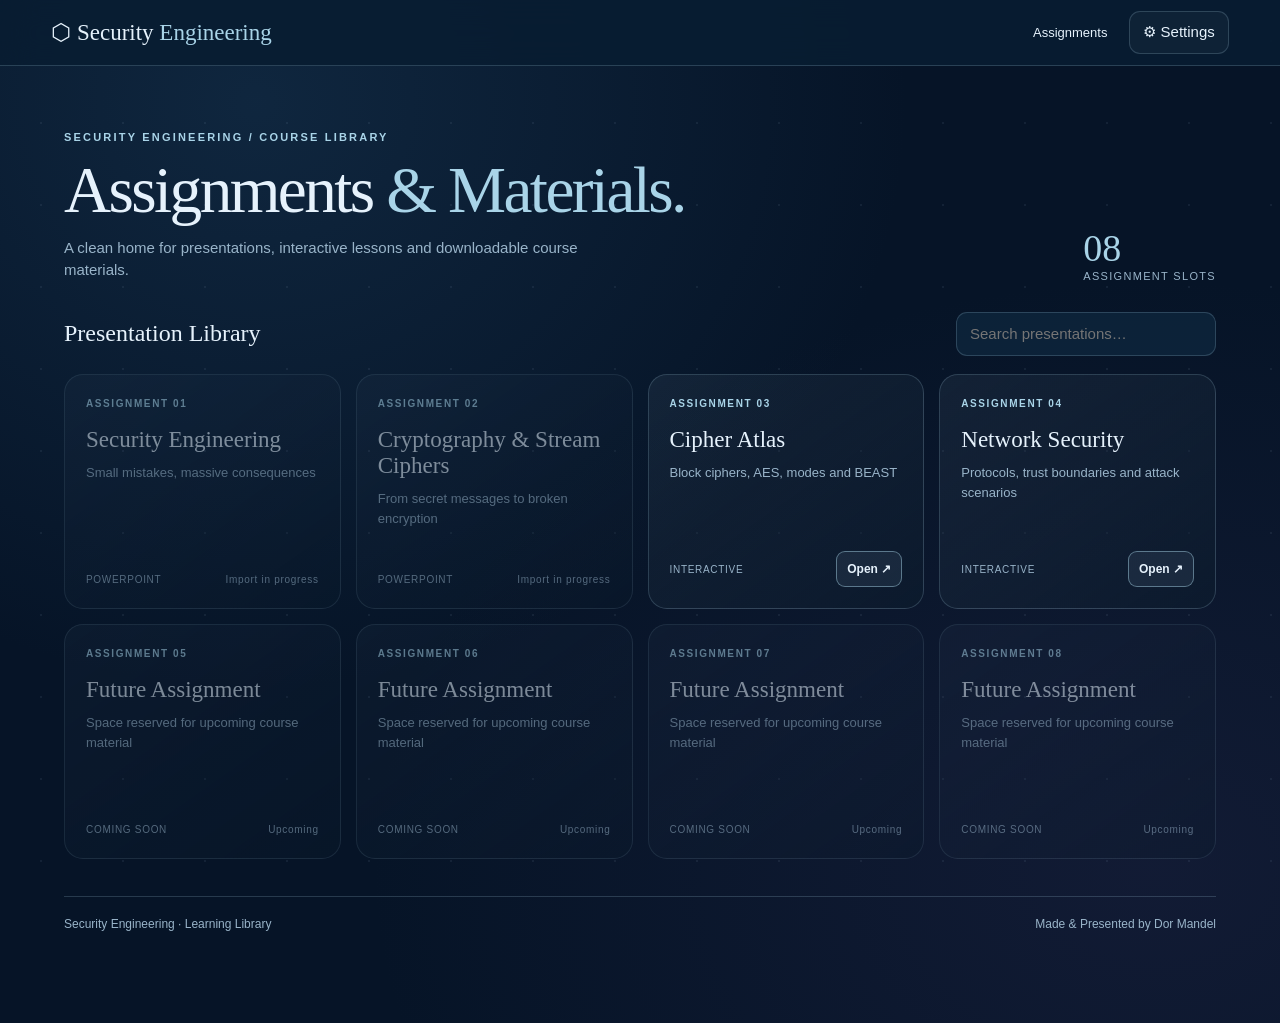
==== commit c57fc4d9: "Create scalable Security Engineering homepage with settings and presentation catalog" ====
--- a/index.html
+++ b/index.html
@@ -1,336 +1,30 @@
-<!DOCTYPE html>
-
-<html dir="ltr" lang="en"><head><meta charset="utf-8"/><meta content="width=device-width, initial-scale=1, viewport-fit=cover" name="viewport"/><title>Cipher Atlas | Recording Edition v0.9</title><style>
-:root{color-scheme:dark;--bg:#061427;--ink:#e5eff9;--soft:#b5c9dc;--muted:#87a5bb;--glass:#102941;--line:#adc9dc30;--accent:#a9d4e8;--lilac:#c5afe9;--gold:#e9cf8a;--ok:#83ccb1;--red:#ef9fa6}
-*{box-sizing:border-box}html,body{margin:0;width:100%;height:100%;overflow:hidden;background:#071426;color:var(--ink);font:15px/1.4 Inter,'Segoe UI',Arial,sans-serif}button{font:inherit;cursor:pointer;color:inherit}button:focus-visible{outline:2px solid var(--accent);outline-offset:3px}button:disabled{opacity:.35;cursor:default}
-body{background:radial-gradient(circle at 31% 10%,#17355280,transparent 50%),radial-gradient(circle at 90% 82%,#29264880,transparent 52%),#061427}body:before{content:"";position:fixed;inset:0;background-image:radial-gradient(#c8e7ff42 .8px,transparent 1px);background-size:82px 82px;opacity:.18;pointer-events:none}
-.shell{position:relative;height:100dvh;display:grid;grid-template-rows:56px minmax(0,1fr) 36px;isolation:isolate}.top{z-index:10;display:flex;align-items:center;gap:14px;padding:0 22px;border-bottom:1px solid var(--line);background:#091c31cf;backdrop-filter:blur(18px)}.brand{font:22px Georgia,serif;white-space:nowrap}.brand span{color:var(--accent)}.chapters{display:flex;gap:4px;align-items:center;flex:1;justify-content:center;min-width:0}.chapter{border:0;background:none;padding:11px 12px;border-radius:8px;color:var(--muted);font-size:12px;white-space:nowrap}.chapter.active{color:var(--ink);background:#9ac4dc24}.chapter small{display:block;font-size:9px;color:var(--muted);letter-spacing:1.1px}.head-actions{display:flex;gap:8px;align-items:center}.clock{font:12px/1.3 Consolas,monospace;min-width:48px;color:var(--accent)}.iconbtn{border:0;background:none;color:var(--soft);font-size:12px;padding:9px}.iconbtn:hover{color:var(--ink)}.primary{border:1px solid #a9d4e87d;background:#a9d4e817;border-radius:9px;color:var(--ink);padding:8px 14px;font-weight:600}
-.stage{position:relative;min-height:0;overflow:hidden}.frame{width:100%;height:100%;border:0;background:#071426;display:none}.frame.active{display:block;animation:chapterReveal .32s ease-out}.chapter-screen{display:none;height:100%;width:100%;overflow:hidden;padding:clamp(18px,2.1vw,44px) clamp(20px,5vw,92px);}.chapter-screen.active{display:flex;flex-direction:column;gap:clamp(10px,1.6vh,18px);animation:chapterReveal .32s ease-out}@keyframes chapterReveal{from{opacity:.38;transform:translateY(5px)}to{opacity:1;transform:none}}@media(prefers-reduced-motion:reduce){.frame.active,.chapter-screen.active{animation:none}}.eyebrow{color:#9ec5d9;text-transform:uppercase;letter-spacing:2px;font-size:10px;font-weight:800}.heading{font:clamp(31px,4vw,58px)/1.06 Georgia,serif;letter-spacing:-1.8px;margin:0;flex-shrink:0}.heading em{color:#b0d9e8}.deck{font-size:clamp(13px,1.2vw,18px);color:var(--soft);margin:0;max-width:960px}.subheading{font:clamp(21px,2.2vw,32px) Georgia,serif;margin:0}.line{height:1px;background:var(--line)}.muted{color:var(--muted)}.mono{font-family:Consolas,Monaco,monospace}.sm{font-size:12px}.micro{font-size:10px;letter-spacing:1.6px;text-transform:uppercase;font-weight:750;color:var(--muted)}
-.content{display:grid;grid-template-columns:1.22fr .78fr;gap:clamp(15px,2.2vw,30px);flex:1;min-height:0}.content.equal{grid-template-columns:1fr 1fr}.surface{border:1px solid var(--line);border-radius:18px;background:linear-gradient(155deg,#b5d7f20d,#07162922 80%);padding:clamp(15px,1.6vw,26px);min-height:0;display:flex;flex-direction:column;gap:12px;overflow:hidden}.surface.flat{border:0;background:none;padding:6px}.oplist{display:flex;gap:7px;flex-wrap:wrap}.op{background:#abcde813;border:1px solid #b0cddd24;border-radius:10px;padding:9px 14px;font-size:12px}.op.active{background:#a9d4e829;border-color:#a9d4e88c;color:#fff;box-shadow:0 0 25px #a9d4e81b}.op:focus-visible{outline:2px solid var(--accent)}.machine-row{display:flex;align-items:stretch;gap:8px;margin:auto 0;min-height:110px}.block{flex:1;display:flex;flex-direction:column;align-items:center;justify-content:center;gap:7px;border:1px solid #b6d8f24c;background:#a7d2e810;border-radius:14px;min-width:0}.block b{font:clamp(22px,2.7vw,36px) Georgia,serif}.block small{font-size:10px;color:var(--soft)}.block.highlight{background:#b4d6ea27;box-shadow:0 0 23px #86c9f32f}.arrow{align-self:center;color:var(--accent);flex:0 0 15px}.block.dup{background:#bba0df22;border-color:#bba0df6e}.metrics{font:clamp(21px,2vw,27px) Georgia,serif;color:var(--accent)}.explain{font-size:clamp(13px,1.2vw,18px);line-height:1.6;color:var(--ink)}.cue{color:#8fc8e5;background:#65a7cb12;padding:10px 12px;border-left:3px solid #8fc8e5;border-radius:7px;font-size:12px}.note{font-size:12px;color:var(--muted)}.navsteps{display:flex;align-items:center;gap:10px;justify-content:space-between}.navsteps button{border:0;background:none;color:var(--accent);font-size:22px}.navsteps b{font-size:13px}.key{color:var(--gold)}
-.mode-grid{display:grid;grid-template-columns:repeat(3,minmax(0,1fr));gap:9px}.mode-card{border:1px solid var(--line);background:#14304b59;border-radius:11px;padding:12px;text-align:left;min-width:0}.mode-card span{display:block;font-weight:800}.mode-card small{color:var(--muted);font-size:11px}.mode-card.active{border-color:#a9d4e899;background:#a9d4e821}.strip{display:flex;gap:8px;align-items:center;justify-content:center;flex-wrap:wrap}.tile{display:flex;align-items:center;justify-content:center;width:clamp(39px,5.6vw,77px);height:clamp(40px,6.6vh,76px);border-radius:10px;background:#294966;border:1px solid #aecde248;color:#e8f3fc;font:clamp(16px,2vw,25px) Consolas,monospace;transition:background .32s,transform .3s}.tile.changed{background:#baa4d838;border-color:#d2bce9b0}.tile.warn{background:#d6aa7a25;border-color:#e9ca91a0}.tile.hi{background:#a9d4e830;transform:translateY(-3px)}.stage-label{color:var(--muted);font-size:10px;letter-spacing:1.5px;text-transform:uppercase}.mode-demo{display:flex;flex-direction:column;justify-content:center;gap:14px;flex:1}.symbolflow{display:flex;align-items:center;gap:10px;justify-content:center;flex-wrap:wrap;min-height:43px}.bubble{background:#acd4e820;border:1px solid #a7cde86a;padding:10px 15px;border-radius:30px;font:12px Consolas,monospace}.callout{font-size:14px;color:var(--soft);max-width:680px}.status{color:var(--ok);font-weight:650}.danger{color:var(--red);font-weight:650}.warning{color:var(--gold)}
-.timeline{display:flex;gap:8px;align-items:center;justify-content:center;margin-top:6px}.timeline button{background:#a7d2e813;border:1px solid var(--line);padding:9px;border-radius:12px;flex:1;display:flex;flex-direction:column;gap:7px;align-items:center;min-width:0}.timeline button b{font-size:13px}.timeline button small{font-size:10px;color:var(--muted)}.timeline button.active{background:#a9d4e830;border-color:#9fc7d9}.illustration{display:grid;place-items:center;flex:1;min-height:0}.wire{display:flex;gap:8px;align-items:center;justify-content:center}.wireitem{padding:18px 13px;border:1px solid #afd2e54a;background:#a8cde914;border-radius:12px;font:clamp(14px,1.7vw,24px) Georgia,serif;min-width:85px;text-align:center}.wireitem.active{background:#acd4ea36;border-color:#b8d6f8}.wireitem.subtle{background:#d3b3e720}.beast-step{font:clamp(18px,2.2vw,26px) Georgia,serif;color:#e6f2fa}.buglist{display:grid;grid-template-columns:repeat(2,1fr);gap:9px}.bug{border:1px solid var(--line);background:#abcdeb0d;padding:12px 13px;border-radius:12px;text-align:left}.bug.active{border-color:var(--accent);background:#a9d4e825}.bug b{display:block;font-size:13px}.bug small{color:var(--muted);font-size:10px}.flag{font-size:10px;color:#b6d0e0;font-weight:800;letter-spacing:1.2px}.contrast{display:grid;grid-template-columns:1fr 1fr;gap:14px}.before,.after{border:1px solid var(--line);background:#a9cee711;border-radius:14px;padding:14px;display:flex;flex-direction:column;gap:10px;min-height:100px}.before{border-color:#e0acb45c}.after{border-color:#8ed6ba5c}.code{font:clamp(11px,1.15vw,16px) Consolas,monospace;white-space:pre-wrap;overflow-wrap:anywhere}.footer{z-index:2;border-top:1px solid var(--line);background:#061527c9;display:flex;align-items:center;justify-content:space-between;padding:0 18px;gap:10px;font-size:10px;color:var(--muted)}.footer a{color:var(--muted);text-decoration:none}.footer button{border:0;background:none;color:var(--accent);font-size:18px;padding:0 8px}
-.notes-scrim{display:none;position:fixed;inset:0;background:#000a;z-index:19}.notes-scrim.active{display:block}.notes-drawer{position:fixed;top:0;right:0;bottom:0;width:min(430px,90vw);background:#0b2036;z-index:20;transform:translateX(102%);transition:transform .24s;box-shadow:-10px 0 60px #0007;display:flex;flex-direction:column;padding:30px;gap:16px}.notes-drawer.active{transform:none}.notes-head{display:flex;align-items:center;justify-content:space-between}.notes-head h2{font:25px Georgia,serif;margin:0}.notes-body{overflow-y:auto;direction:rtl;text-align:right;font-size:16px;line-height:1.75}.notes-body p{margin:0 0 17px}.notes-body em{color:var(--accent);font-style:normal;font-weight:700}
-@media(max-width:980px){.shell{grid-template-rows:55px minmax(0,1fr) 32px}.brand{font-size:17px}.top{padding:0 9px;gap:6px}.chapters{justify-content:flex-start;overflow-x:auto;scrollbar-width:none}.chapters::-webkit-scrollbar{display:none}.chapter{font-size:11px;padding:8px}.chapter small{font-size:8px}.head-actions{gap:2px}.iconbtn{padding:6px;font-size:10px}.clock{font-size:10px}.chapter-screen{padding:14px}.heading{font-size:clamp(28px,4.5vw,42px)}.content{gap:10px}.surface{padding:15px}.deck{font-size:13px}}
-@media(max-width:650px){.brand{font-size:13px}.brand span{display:none}.top{gap:3px}.top .iconbtn{font-size:0;width:24px;padding:4px}.top .iconbtn:before{font-size:16px}.top #notesToggle:before{content:'▤'}.top #restart:before{content:'↻'}.top #resetCurrent:before{content:'⟲'}.top #playTimer:before{content:'▶'}.chapter{min-width:64px;font-size:10px;padding:6px}.chapter-screen{padding:12px;gap:7px}.heading{font-size:30px}.deck{font-size:11px}.eyebrow{font-size:8px}.content,.content.equal{grid-template-columns:1fr;gap:7px}.surface{padding:11px;gap:6px;border-radius:11px}.surface:nth-child(2){overflow:hidden}.mode-grid{grid-template-columns:repeat(3,1fr);gap:4px}.mode-card{padding:6px;font-size:11px}.mode-card small{font-size:9px}.machine-row{min-height:60px;margin:4px 0}.block{border-radius:8px}.block b{font-size:20px}.block small{font-size:9px}.arrow{flex-basis:8px}.explain{font-size:12px;line-height:1.25}.subheading{font-size:20px}.mode-demo{gap:5px}.tile{width:38px;height:37px;font-size:13px}.symbolflow{gap:4px}.bubble{font-size:9px;padding:5px}.cue,.note{font-size:10px;padding:5px}.buglist{gap:4px}.bug{padding:6px}.bug b{font-size:11px}.bug small{font-size:9px}.contrast{gap:5px}.before,.after{padding:8px;min-height:58px}.code{font-size:10px}.wireitem{min-width:52px;padding:9px 6px}.timeline{gap:4px}.timeline button{padding:5px}.timeline button small{font-size:8px}.footer{font-size:8px}.chapter-screen[data-part="android"] .surface{padding:8px}}
-@media(prefers-reduced-motion:reduce){*,*:before,*:after{animation:none!important;transition:none!important}}
-
-/* Submission v0.3: top timer with explicit controls */
-.top{position:relative}.head-actions{gap:6px}.chapter{border-radius:8px;padding:9px 11px}.chapters{gap:2px}
-.timer-panel[hidden]{display:none!important}.timer-panel{position:absolute;z-index:12;left:50%;top:62px;transform:translateX(-50%);display:flex;align-items:center;gap:8px;border:1px solid #acd9ec75;border-radius:50px;background:linear-gradient(115deg,#15334ff2,#071a30f5);box-shadow:0 15px 40px #010c20a9,inset 0 1px #fff2;padding:7px 12px;backdrop-filter:blur(18px)}
-.timer-panel .clock{color:#dcf2fa;font-size:16px;min-width:54px;font-weight:800;text-align:center}.timer-led{height:7px;width:7px;background:#6f8da3;border-radius:50%}.timer-panel.running .timer-led{background:#89d6b6;box-shadow:0 0 9px #89d6b6}.timer-action{border:0;background:#a3cde31c;border-radius:25px;color:#cce8fa;padding:6px 10px;font-size:12px;white-space:nowrap}.timer-action:hover{background:#afd5e938}
-#presentToggle{color:#a8d8eb}
-.mode-progress{display:flex;gap:5px;align-items:center}.mode-progress b{font:10px Consolas,monospace;color:#a8d8eb;margin-right:auto}.mode-progress button{border:0;border-radius:8px;background:#a5cbdd19;color:#bedbea;padding:4px 11px;font-size:16px}.mode-progress button:last-child{font-size:11px}.mode-progress button:disabled{opacity:.28}
-.mode-stage-note{font-size:12px;color:#b4d3e4;background:#a6daff0d;padding:10px 12px;border-radius:9px;line-height:1.45;border-left:2px solid #8dc7dd;min-height:36px}
-.tile{border-radius:7px;transition:background .22s,transform .25s,box-shadow .28s}.tile.active-block{transform:translateY(-8px) scale(1.09);box-shadow:0 0 27px #8ec7e76a;border-color:#d9efff}
-.mode-card{transition:background .2s,transform .2s}.mode-card:hover{transform:translateY(-2px)}
-.mode-demo .bubble{border-radius:10px;transition:opacity .2s,transform .3s}.mode-demo .bubble.highlight-step{border-color:#9ed9ee;background:#9fdef23a;transform:translateY(-3px)}
-.beast-flow-progress{display:flex;gap:8px;justify-content:center;height:5px}.beast-flow-progress i{height:3px;width:25%;background:#5d7793;border-radius:7px;transition:background .25s}.beast-flow-progress i.active{background:#b4dcea}
-#beastDiagram .wireitem{box-shadow:inset 0 1px #fff2;transition:transform .3s,background .3s}#beastDiagram .wireitem.active{box-shadow:0 0 20px #a9def736;transform:translateY(-3px)}
-.bug{transition:transform .2s,border-color .2s}.bug:hover{transform:translateY(-2px)}
-.surface{box-shadow:inset 0 1px #fff1}
-@media(max-width:1050px){.top{gap:5px;padding:0 8px}.brand{font-size:16px}.chapter{padding:8px 5px;font-size:11px}.head-actions{gap:0}.head-actions .iconbtn{padding:6px;font-size:11px}}
-@media(max-width:750px){.timer-panel{top:51px;max-width:95vw}.top .brand{display:none}.top .chapters{justify-content:flex-start;overflow-x:auto;scrollbar-width:none}.top .chapter{min-width:max-content}.top #presentToggle{display:none}.mode-progress{gap:3px}.mode-stage-note{padding:5px 7px;font-size:10px;min-height:26px}.tile.active-block{transform:translateY(-3px) scale(1.02)}.chapter-screen[data-part="modes"] .mode-demo{gap:4px}.chapter-screen[data-part="modes"] .mode-grid{grid-template-columns:repeat(4,1fr)}.chapter-screen[data-part="modes"] .mode-card{font-size:10px}}
-
-
-/* FINAL PRESENTATION: subtle browser tab treatment without a floating toolbar */
-.top{align-items:end;padding-top:5px}.brand{align-self:center;margin-right:10px}.head-actions{align-self:center}
-.chapters{align-self:stretch;align-items:end;gap:2px;overflow:visible}
-.chapter{position:relative;align-self:end;padding:10px 17px 13px;border:1px solid transparent;border-bottom:0;border-radius:12px 12px 0 0;background:#0e263b70;opacity:.75;transition:background .22s,opacity .22s,transform .22s}
-.chapter:hover{opacity:1;background:#26445a85}.chapter.active{opacity:1;background:#12334b;border-color:#a8cbdb40;color:#eaf5ff;box-shadow:inset 0 2px #acddec8c;transform:translateY(1px)}
-.chapter.active:after{content:'';position:absolute;left:0;right:0;bottom:-1px;height:2px;background:#12334b}
-.code-quick{color:#cce9f9;border:1px solid #a7d2e83d;border-radius:24px;padding:8px 12px;white-space:nowrap}
-.notes-head #closeNotes{font:24px/1 Georgia,serif;width:32px;height:32px;display:grid;place-items:center}
-.mode-grid{grid-template-columns:repeat(4,minmax(0,1fr));gap:6px}
-.mode-card{padding:8px 10px;border-radius:7px;min-height:43px}.mode-card span{font-size:12px}.mode-card small{font-size:10px;line-height:1.15}
-.chapter-screen[data-part="modes"] .content{grid-template-columns:1.38fr .62fr;gap:16px}
-.chapter-screen[data-part="modes"] .surface{padding:16px 18px;gap:10px}
-.chapter-screen[data-part="modes"] .mode-demo{gap:8px;justify-content:flex-start}
-.chapter-screen[data-part="modes"] #modeInput,.chapter-screen[data-part="modes"] #modeFormula{display:none}
-.mode-schematic{min-height:0;flex:1;display:flex;flex-direction:column;gap:7px;justify-content:center;padding:5px 0}
-.flow-lane{display:flex;align-items:center;justify-content:center;gap:6px;min-height:42px;opacity:.53;transition:opacity .28s,transform .3s;min-width:0}
-.flow-lane.active{opacity:1;transform:scale(1.015)}
-.flow-node{flex:1;min-width:0;max-width:142px;border-radius:8px;display:flex;justify-content:center;align-items:center;gap:3px;flex-direction:column;border:1px solid #b7dcee51;background:linear-gradient(150deg,#1b466171,#1533488a);height:44px;color:#e5f2fa;box-shadow:inset 0 1px #fff1}
-.flow-node small{font:8px/1.2 'Segoe UI',Arial,sans-serif;color:#a4c6dd;letter-spacing:.6px;text-transform:uppercase}.flow-node strong{font:14px/1.2 Consolas,monospace}
-.flow-node.mix{border-color:#b4a5ed82;background:#9c84e323}.flow-node.encrypt{background:#79aace1c}.flow-node.key{border-color:#e5c9966a;background:#c3a45c19}
-.flow-lane.active .flow-node.active{border-color:#bfeeff;box-shadow:0 0 22px #83d6eb35,inset 0 1px #fff2;background:#96cfee3b}
-.flow-arrow{flex:0 0 20px;height:17px;color:#9bc8da;display:grid;place-items:center}.flow-arrow svg{width:19px;height:16px;overflow:visible}.flow-foot{color:#9dbdd1;text-align:center;font-size:10px;letter-spacing:.1px}
-.flow-callout{font-size:11px;color:#c3dff0;text-align:center;min-height:17px}.flow-chain{color:#b7dce6;font-size:10px;text-align:center}
-.chapter-screen[data-part="modes"] #modeStepText{border:0;background:transparent;padding:3px 0;min-height:21px;font-size:13px;color:#d0e9f9;text-align:center}
-.chapter-screen[data-part="modes"] .note{font-size:10px}
-.chapter-screen[data-part="modes"] .explain{font-size:14px;line-height:1.4}
-.chapter-screen[data-part="modes"] .subheading{font-size:26px}
-.chapter-screen[data-part="modes"] .mode-progress button{border-radius:4px}
-#beastDiagram .wire{gap:10px;align-items:center;max-width:100%}
-#beastDiagram .wireitem{min-width:0;min-height:110px;flex:1;max-width:150px;border-radius:10px;display:flex;flex-direction:column;justify-content:center;align-items:center;gap:6px;padding:8px;font:clamp(13px,1.3vw,19px) Georgia,serif}
-#beastDiagram .beast-icon{color:#a0d7eb;width:25px;height:25px;display:block;opacity:.95}
-#beastDiagram .beast-icon svg{width:25px;height:25px;fill:none;stroke:currentColor;stroke-width:1.5;stroke-linecap:round;stroke-linejoin:round}
-.chapter-screen[data-part="android"] .bug small{font-size:10px}
-.end-stage{position:relative}.end-cube-stage{position:absolute;right:13%;top:25%;width:22%;height:53%;pointer-events:none;display:grid;place-items:center;z-index:0;opacity:.75}.end-stage .heading,.end-stage .deck,.end-stage .cue,.end-stage .content{position:relative;z-index:1}.end-cube-wrap{perspective:700px;transform-style:preserve-3d;width:116px;height:116px;display:grid;place-items:center}.end-cube{height:116px;width:116px;position:relative;transform-style:preserve-3d;animation:endRotate 16s linear infinite}.end-face{position:absolute;inset:0;display:flex;align-items:center;justify-content:center;flex-direction:column;gap:5px;background:linear-gradient(145deg,#a4cee929,#486fa719);border:1px solid #bdeaff7e;box-shadow:inset 0 1px #fff3;backdrop-filter:blur(3px);font:13px Georgia,serif;color:#daecfc}.end-face.end-front{transform:translateZ(58px)}.end-face.end-back{transform:rotateY(180deg) translateZ(58px)}.end-face.end-right{transform:rotateY(90deg) translateZ(58px)}.end-face.end-left{transform:rotateY(-90deg) translateZ(58px)}.end-face.end-top{transform:rotateX(90deg) translateZ(58px)}.end-face.end-bottom{transform:rotateX(-90deg) translateZ(58px)}.end-face span{font:8px/1.1 Consolas,monospace;letter-spacing:.3px}.end-thanks{font:26px Georgia,serif;color:#bde3f5;text-align:center;margin:36px 0 0}
-@keyframes endRotate{from{transform:rotateX(16deg) rotateY(0)}to{transform:rotateX(376deg) rotateY(360deg)}}
-@media(max-width:980px){.chapter{padding:9px 10px;font-size:11px}.chapter-screen[data-part="modes"] .content{grid-template-columns:1.2fr .8fr}.flow-node{height:39px}.flow-node strong{font-size:11px}.flow-arrow{flex-basis:12px}.flow-arrow svg{width:13px}}
-@media(max-width:650px){.chapters{align-items:center;overflow-x:auto}.chapter{border-radius:8px 8px 0 0;min-width:max-content;padding:8px 6px;font-size:10px}.code-quick{font-size:0;width:31px;padding:6px}.code-quick:after{content:'</>';font-size:10px}.chapter-screen[data-part="modes"] .content{grid-template-columns:1fr;grid-template-rows:minmax(0,1.1fr) minmax(0,.9fr);gap:6px}.chapter-screen[data-part="modes"] .surface{padding:8px 9px;gap:4px}.chapter-screen[data-part="modes"] .mode-grid{grid-template-columns:repeat(4,minmax(0,1fr));gap:3px}.mode-card{min-height:33px;padding:4px}.mode-card span{font-size:10px}.mode-card small{font-size:7px;line-height:1.06}.mode-schematic{gap:2px}.flow-lane{gap:2px;min-height:27px}.flow-node{height:25px;border-radius:4px}.flow-node small{display:none}.flow-node strong{font-size:8px}.flow-arrow{flex-basis:9px}.flow-arrow svg{width:10px}.flow-foot,.flow-chain{font-size:7px}.flow-callout{font-size:9px}.chapter-screen[data-part="modes"] .mode-progress{gap:3px}.chapter-screen[data-part="modes"] .explain{font-size:11px;line-height:1.22}.chapter-screen[data-part="modes"] .subheading{font-size:19px}.chapter-screen[data-part="modes"] #modeStepText{font-size:10px;min-height:13px}.chapter-screen[data-part="modes"] .note{font-size:8px}.chapter-screen[data-part="modes"] .cue{font-size:9px}.end-cube-stage{right:8%;top:27%;width:32%;opacity:.4;transform:scale(.8)}.chapter-screen[data-part="beast"] .wireitem{min-height:64px;padding:4px 2px;font-size:10px}.chapter-screen[data-part="beast"] .beast-icon,.chapter-screen[data-part="beast"] .beast-icon svg{width:17px;height:17px}}
-@media(prefers-reduced-motion:reduce){.end-cube{animation:none}}
-
-.chapter-screen[data-part="modes"] #modeOutput{display:none}
-.end-stage .content{max-width:70%}.end-stage .deck{max-width:67%}.end-stage .heading{max-width:81%;font-size:clamp(38px,5vw,77px)!important}.end-cube-stage{right:7%;top:19%;width:21%;height:55%;opacity:.75}
-@media(max-width:650px){.end-stage .content{max-width:70%}.end-stage .deck{max-width:70%}.end-stage .heading{max-width:87%;font-size:37px!important}.end-cube-stage{right:1%;top:30%;width:26%;opacity:.36}}
-
-/* PRESENTATION FINAL REVIEW: highlighted connections and small cues */
-.flow-feedback{min-height:16px;display:flex;align-items:center;justify-content:center;gap:10px;font:10px/1.2 'Segoe UI',sans-serif;letter-spacing:.25px;color:#8dbad1;opacity:.45;transition:opacity .28s}
-.flow-feedback.active{color:#c9edff;opacity:1}.flow-feedback.isolated{opacity:.25}
-.feedback-dash{height:12px;width:38px;border-left:2px dashed #9ccfe9;border-bottom:2px dashed #9ccfe9;transform:translateY(-2px);position:relative}
-.flow-feedback.active .feedback-dash{animation:link-pulse .8s ease-out}
-@keyframes link-pulse{0%{filter:drop-shadow(0 0 12px #d7f9ff);opacity:.35}100%{filter:none;opacity:1}}
-.stage-number{font:11px/1 Consolas,monospace;color:#afd4e7;flex:0 0 27px;text-align:center}
-.flow-lane{min-height:39px;gap:4px}.flow-node{height:40px}.mode-schematic{gap:1px}
-.flow-foot{margin-top:3px}.mode-press-hint{font-size:10px;color:#8fb3c7;text-align:center}
-.guess-demo{border:1px solid #9fcce54d;background:#31547718;border-radius:12px;padding:8px 11px;margin:8px auto;width:min(100%,590px);display:grid;gap:8px}
-.guess-track,.guess-action{display:flex;align-items:center;justify-content:space-between;gap:8px;font:12px/1.3 'Segoe UI',sans-serif}.guess-track span{background:#b9d8ef17;border-radius:6px;padding:5px 9px}
-.guess-target{color:#b9a5dd}.guess-action button{border:1px solid #add3e458;background:#a7cbe923;color:#dcf1f9;border-radius:7px;padding:6px 10px;cursor:pointer}.guess-action strong{color:#efafb5}.guess-action strong.matched{color:#87dabb}
-.bug-visual{display:grid;grid-template-columns:1fr 1fr;gap:8px}.bug-path{border-radius:10px;padding:8px;background:#d57b8210;border:1px solid #d28c9a48;min-width:0}.bug-path.protected{border-color:#9bdac151;background:#6cbaa718}.bug-path small{font:10px/1.1 'Segoe UI',sans-serif;color:#e8b7c2}.bug-path.protected small{color:#9bdac1}.bug-path>div{display:flex;align-items:center;justify-content:space-between;gap:3px;margin-top:7px;font-size:10px}.bug-path span{flex:1;text-align:center;line-height:1.3}.bug-path i{font-style:normal;color:#a2d8eb}
-@media(max-width:700px){.mode-schematic{gap:0}.flow-lane{min-height:35px}.flow-node{height:35px}.flow-node strong{font-size:11px}.stage-number{flex-basis:18px;font-size:9px}.flow-feedback{font-size:8px;min-height:13px}.feedback-dash{width:18px}.bug-visual{grid-template-columns:1fr;gap:4px}.bug-path{padding:4px 6px}.bug-path>div{margin-top:3px;font-size:9px}.guess-demo{padding:5px}.guess-track,.guess-action{font-size:10px}}
-@media(prefers-reduced-motion:reduce){.flow-feedback.active .feedback-dash{animation:none}}
-
-/* Strict one-viewport width, particularly for mobile chapter tabs */
-.shell{grid-template-columns:minmax(0,1fr);width:100%;min-width:0;max-width:100vw}
-.top,.stage,.footer{min-width:0;width:100%;max-width:100vw}
-.chapters{min-width:0;flex:1 1 auto;overflow-x:auto;overflow-y:hidden}
-.head-actions{flex:0 0 auto}
-.chapter-screen,.content,.surface{min-width:0}
-@media(max-width:650px){.top{overflow:hidden}.top .chapter{min-width:max-content}.head-actions{gap:0}.head-actions .iconbtn{width:22px;min-width:22px;padding:4px 2px}.chapter-screen[data-part="android"] .bug-visual{grid-template-columns:1fr}.chapter-screen[data-part="android"] .buglist{gap:3px}}
-
-@media(max-width:650px){
- .top .head-actions{gap:1px;flex:0 0 116px;justify-content:flex-end}
- .top .head-actions .iconbtn{font-size:0!important;line-height:1;min-width:23px;width:23px;max-width:23px;height:29px;padding:3px 2px!important;white-space:nowrap;overflow:hidden}
- .top .head-actions #globalCode{width:31px;max-width:31px;min-width:31px}
- .top .head-actions #globalCode:after{content:'</>';font:11px/1 Consolas,monospace}
- .top #timerToggle:before{content:'◷';font:17px/1 'Segoe UI',sans-serif}
- .top #notesToggle:before{content:'▤';font:16px/1 'Segoe UI',sans-serif}
- .top #resetCurrent:before{content:'↻';font:17px/1 'Segoe UI',sans-serif}
- .top #restart{display:inline-flex}
- .chapter-screen[data-part="modes"] .surface,.chapter-screen[data-part="android"] .surface,.chapter-screen[data-part="beast"] .surface{overflow-y:auto;scrollbar-width:thin;scrollbar-color:#80b5d5 #0a2034}
-}
-
-/* Cipher Atlas unified polished controls: one bar across all embedded chapters. */
-.head-actions{gap:2px!important;align-items:center!important}.head-actions .iconbtn{display:inline-flex!important;align-items:center;justify-content:center;gap:6px;min-width:35px;height:36px;padding:6px 9px!important;border-radius:11px;white-space:nowrap;font-size:11px!important;line-height:1.1;transition:background .2s,color .2s,transform .2s}
-.head-actions .iconbtn:hover{background:#a6d7eb1e;color:#e8faff;transform:translateY(-1px)}.tool-icon{height:20px;width:20px;display:inline-grid;place-items:center;flex:none}.tool-icon svg{display:block}.tool-label{font-size:11px}.head-actions .critical-tool{color:#d7b8c4}.head-actions .critical-tool:hover{color:#ffb5bc;background:#d77e8b24}.head-actions .critical-tool .tool-icon{transition:transform .3s}.head-actions .critical-tool:hover .tool-icon{transform:rotate(-35deg)}.host-foundation-only{display:none!important}body[data-active-chapter="foundation"] .host-foundation-only{display:inline-flex!important}
-.matrix-icon{border:1px solid #99d3ea7b;border-radius:6px;box-shadow:0 0 9px #5ddcf42a;animation:matrix-glow 3s ease-in-out infinite alternate}@keyframes matrix-glow{from{color:#b4d0e5;box-shadow:0 0 4px #4fb9d31f}to{color:#b8f3db;box-shadow:0 0 9px #5ddcf477}}
-.top{align-items:center!important;padding-top:0!important}.head-actions .code-quick:after{content:none!important}
-.mode-insight-visual{display:grid;gap:6px;margin-top:6px;min-height:83px;align-items:center}.mini-grid{display:grid;grid-template-columns:repeat(4,minmax(0,1fr));gap:5px}.mini-grid span{padding:9px 4px;border-radius:8px;text-align:center;font:12px Consolas,monospace;color:#c5def1;background:#a5c5dd16;border:1px solid #a5c5dd44;transition:transform .3s,background .3s}.mini-grid span.same{background:#a5cae733;border-color:#b1def0aa}.mini-grid span.active{transform:scale(1.07);box-shadow:0 0 14px #89cee955}.mini-grid span.warn{background:#d5b1a931;color:#f0cfcc;border-color:#ebc1ba8b}.mini-grid span.legend{font:10px 'Segoe UI',sans-serif;border:0;background:transparent;color:#98bad0}.signal-line{display:flex;justify-content:center;align-items:center;gap:9px;flex-wrap:wrap;min-height:24px;font:11px Consolas,monospace}.signal-line span{display:inline-flex;justify-content:center;align-items:center;border-radius:6px;background:#8ec7e520;border:1px solid #9bd8ef55;padding:5px 9px}.signal-line .signal-arrow{border:0;background:transparent;color:#badff0;font-size:16px}.signal-line .signal-arrow.bright{color:#ceebf8;text-shadow:0 0 8px #87e6ff;animation:signal-transfer 1.25s infinite alternate}.visual-caption{font-size:10px;color:#9ebcd1;line-height:1.35}.warning-caption{color:#f0babb}
-@keyframes signal-transfer{from{opacity:.3;transform:translateX(-3px)}to{opacity:1;transform:translateX(4px)}}
-.beast-story-visual{display:grid;gap:6px;justify-items:center;margin:3px 0;min-height:46px}.beast-story-visual .signal-line span{font-size:11px}.beast-story-visual .signal-line span.reveal{border-color:#c7b4e8;color:#dcc4fa;background:#ac90d536}.beast-auto,.bug-try{border:0;background:transparent;color:#bddbea;font-size:11px;padding:5px 10px;align-self:center;cursor:pointer;border-radius:7px}.beast-auto:hover,.bug-try:hover{background:#b3e5f81d;color:white}.bug-mechanic{margin-top:7px;display:grid;gap:7px;min-height:46px}.bug-mechanic .mini-grid span{font-size:10px;padding:7px 2px}.bug-try{justify-self:start}.bug-scan{animation:bugScan .75s ease both}@keyframes bugScan{0%{filter:brightness(.6);transform:translateY(3px)}60%{filter:brightness(1.5)}100%{filter:none;transform:none}}
-@media(max-width:1230px){.head-actions .tool-label{display:none}.head-actions .iconbtn{min-width:35px;width:35px;height:34px;padding:5px!important}.head-actions{gap:2px!important}}
-@media(max-width:780px){.head-actions .iconbtn{min-width:28px;width:28px;height:30px;padding:2px!important}.head-actions .tool-icon,.head-actions .tool-icon svg{width:17px;height:17px}.head-actions .iconbtn:before,.head-actions .iconbtn:after{content:none!important}.head-actions{flex:0 0 auto!important;gap:1px!important}.chapters{justify-content:flex-start;flex:1;overflow:auto;scrollbar-width:none}.top{padding:0 6px!important}.mode-insight-visual{min-height:58px}.mini-grid span{padding:5px 1px;font-size:10px}.signal-line{gap:4px;font-size:9px}.signal-line span{padding:3px 6px}.beast-story-visual{min-height:35px}.mode-insight-visual .visual-caption{display:none}}
-@media(max-width:540px){.head-actions .iconbtn{min-width:26px;width:26px;height:27px}.head-actions .tool-icon,.head-actions .tool-icon svg{width:16px;height:16px}.brand{font-size:15px!important}.chapters{gap:0!important}.chapter{font-size:10px!important;padding:6px 7px!important}}
-
-/* Keep all five Android cases visible above the animation without scrolling. */
-.chapter-screen[data-part=android]{gap:9px!important}
-.chapter-screen[data-part=android] .heading{font-size:clamp(32px,3.6vw,50px)!important}
-.chapter-screen[data-part=android] .deck{font-size:13px!important;line-height:1.35}
-.chapter-screen[data-part=android] .surface{gap:7px!important;padding:12px 15px!important}
-.chapter-screen[data-part=android] .buglist{gap:5px!important}
-.chapter-screen[data-part=android] .bug{padding:7px 10px!important;min-height:46px}
-.chapter-screen[data-part=android] .bug b{font-size:12px!important}
-.chapter-screen[data-part=android] .bug small{font-size:9px!important}
-.chapter-screen[data-part=android] .bug-path{padding:6px 7px!important}
-.chapter-screen[data-part=android] .bug-mechanic{margin-top:1px!important;min-height:34px!important}
-.chapter-screen[data-part=android] .bug-try{padding:2px 8px!important}
-.chapter-screen[data-part=android] .contrast{gap:8px!important}
-.chapter-screen[data-part=android] .before,.chapter-screen[data-part=android] .after{padding:9px!important;min-height:66px!important;gap:5px!important}
-.chapter-screen[data-part=android] .code{font-size:12px!important;line-height:1.28}
-@media(max-width:650px){.chapter-screen[data-part=android] .heading{font-size:28px!important}.chapter-screen[data-part=android] .bug{min-height:34px;padding:4px 6px!important}.chapter-screen[data-part=android] .code{font-size:10px!important}}
-/* Host-only Foundation tools must not leak into other chapters. */
-.head-actions .host-foundation-only{display:none!important}
-body[data-active-chapter=foundation] .head-actions .host-foundation-only{display:inline-flex!important}
-
-/* Course library entry: keep the original Cipher Atlas chapter system intact. */
-.chapters .assignment-hub{display:inline-flex;align-items:center;text-decoration:none;white-space:nowrap;color:var(--accent);font-weight:650}
-.chapters .assignment-hub:hover{color:var(--ink)}
-@media(max-width:950px){.chapters{overflow-x:auto;overflow-y:hidden;scrollbar-width:none}.chapters::-webkit-scrollbar{display:none}}
-</style></head><body><div class="shell"><div class="top"><div class="brand">⌬ Cipher <span>Atlas</span></div><nav aria-label="Chapters" class="chapters"><button class="chapter active" data-chapter="foundation">Foundations</button><button class="chapter" data-chapter="machine">DES / 3DES / AES</button><button class="chapter" data-chapter="modes">Modes</button><button class="chapter" data-chapter="beast">BEAST</button><button class="chapter" data-chapter="android">Android</button><button class="chapter" data-chapter="close">Closing</button><a class="chapter assignment-hub" href="./assignments/" title="Assignments and course library">Assignments ↗</a></nav><div class="head-actions"><button aria-label="Options" class="iconbtn host-foundation-only" id="hostOptions" title="Presentation Options"><span class="tool-icon"><svg aria-hidden="true" fill="none" height="19" stroke="currentColor" stroke-linecap="round" stroke-linejoin="round" stroke-width="1.6" viewbox="0 0 24 24" width="19"><path d="M4 6h16M4 12h16M4 18h16"></path><circle cx="9" cy="6" r="2"></circle><circle cx="16" cy="12" r="2"></circle><circle cx="11" cy="18" r="2"></circle></svg></span><span class="tool-label">Options</span></button><button aria-label="Lesson Flow" class="iconbtn host-foundation-only" id="hostFlow" title="Lesson Flow"><span class="tool-icon"><svg aria-hidden="true" fill="none" height="19" stroke="currentColor" stroke-linecap="round" stroke-linejoin="round" stroke-width="1.6" viewbox="0 0 24 24" width="19"><rect height="7" rx="1" width="7" x="3" y="3"></rect><rect height="7" rx="1" width="7" x="14" y="3"></rect><rect height="7" rx="1" width="7" x="9" y="14"></rect><path d="M6 10v3h6m6-3v3h-6"></path></svg></span><span class="tool-label">Lesson Flow</span></button><button aria-label="Code &amp; Run" class="iconbtn code-quick" id="globalCode" title="Open real AES-GCM demonstration"><span class="tool-icon matrix-icon"><svg aria-hidden="true" fill="none" height="19" stroke="currentColor" stroke-linecap="round" stroke-linejoin="round" stroke-width="1.6" viewbox="0 0 24 24" width="19"><rect height="16" rx="3" width="20" x="2" y="4"></rect><path d="m8 9-3 3 3 3m8-6 3 3-3 3M13 8l-2 8"></path></svg></span><span class="tool-label">Code &amp; Run</span></button><button aria-label="Timer" class="iconbtn" id="timerToggle" title="Show or hide timer"><span class="tool-icon"><svg aria-hidden="true" fill="none" height="19" stroke="currentColor" stroke-linecap="round" stroke-linejoin="round" stroke-width="1.6" viewbox="0 0 24 24" width="19"><circle cx="12" cy="12" r="9"></circle><path d="M12 7v5l3 2"></path></svg></span><span class="tool-label">Timer</span></button><button aria-label="Present" class="iconbtn" id="presentToggle" title="Enter or exit fullscreen"><span class="tool-icon"><svg aria-hidden="true" fill="none" height="19" stroke="currentColor" stroke-linecap="round" stroke-linejoin="round" stroke-width="1.6" viewbox="0 0 24 24" width="19"><rect height="13" rx="2" width="18" x="3" y="4"></rect><path d="m8 21 4-4 4 4M7 9l4 3 6-5"></path></svg></span><span class="tool-label">Present</span></button><button aria-label="Notes" class="iconbtn" id="notesToggle" title="Short Hebrew talk track"><span class="tool-icon"><svg aria-hidden="true" fill="none" height="19" stroke="currentColor" stroke-linecap="round" stroke-linejoin="round" stroke-width="1.6" viewbox="0 0 24 24" width="19"><path d="M5 3h14a1 1 0 0 1 1 1v16H6a3 3 0 0 1-3-3V5a2 2 0 0 1 2-2Z"></path><path d="M8 8h9M8 12h8M8 16h6"></path></svg></span><span class="tool-label">Notes</span></button><button aria-label="Reset page" class="iconbtn" id="resetCurrent" title="Reset only the current page"><span class="tool-icon"><svg aria-hidden="true" fill="none" height="19" stroke="currentColor" stroke-linecap="round" stroke-linejoin="round" stroke-width="1.6" viewbox="0 0 24 24" width="19"><path d="M4 3v6h6"></path><path d="M4.7 14a8 8 0 1 0 1.8-8L4 9"></path><path d="M10 12h5M12.5 9.5v5"></path></svg></span><span class="tool-label">Reset page</span></button><button aria-label="Reset all" class="iconbtn critical-tool" id="restart" title="Reset entire presentation and timer"><span class="tool-icon"><svg aria-hidden="true" fill="none" height="19" stroke="currentColor" stroke-linecap="round" stroke-linejoin="round" stroke-width="1.6" viewbox="0 0 24 24" width="19"><path d="M3 4v6h6"></path><path d="M4 10a8 8 0 1 1 1 7"></path><path d="M9 12h6"></path></svg></span><span class="tool-label">Reset all</span></button></div></div>
-<div aria-label="Presentation timer" class="timer-panel" hidden="" id="timerPanel"><span class="timer-led" id="timerLed"></span><span class="clock" id="clock">00:00</span><button class="timer-action" id="playTimer">Start</button><button class="timer-action" id="resetTimer">Reset</button><button aria-label="Hide timer" class="timer-action" id="hideTimer">×</button></div><div class="stage"><iframe class="frame active" id="foundationFrame" title="Approved foundations 00 to 04"></iframe><iframe class="frame" id="machineFrame" title="Reviewed AES and Triple DES machines"></iframe>
-<section class="chapter-screen" data-part="modes"><div class="eyebrow">07 / BLOCK CIPHER MODES</div><h1 class="heading">Modes of Operation. <em>One cipher, many blocks.</em></h1><p class="deck">A mode defines how a block cipher processes a longer message. Select a mode and follow each arrow.</p><div class="content"><div class="surface"><div class="mode-grid" id="modeCards"></div><div class="mode-progress"><b id="modeStepTitle">01 / 04</b><button aria-label="Previous block in mode demonstration" id="modePrevious">‹</button><button aria-label="Next block in mode demonstration" id="modeNext">›</button><button id="modeAuto" title="Animate the current mode">Replay</button></div><div class="mode-demo"><span class="stage-label" id="modeLabel">Same input, same result</span><div aria-label="Diagram showing how the selected mode connects blocks" class="mode-schematic" id="modeSchematic"></div><div class="strip" id="modeInput"><span class="tile">A</span><span class="tile">A</span><span class="tile">B</span><span class="tile">A</span></div><div class="symbolflow" id="modeFormula"></div><div class="strip" id="modeOutput"></div><div class="mode-stage-note" id="modeStepText"></div><div class="mode-press-hint" id="modePressHint">Use Next to see the next connection. 4 steps per mode.</div></div><div class="note">Conceptual blocks. The symbols are not real ciphertext values.</div></div><div class="surface"><span class="micro">ONE SENTENCE TO SAY</span><h2 class="subheading" id="modeTitle">ECB leaks patterns.</h2><p class="explain" id="modeExplain"></p><div class="line"></div><div class="explain" id="modePractical" style="font-size:14px"></div><div class="mode-insight-visual" id="modeInsightVisual"></div><div class="cue" id="modeCue">[Click another mode and compare the block patterns.]</div><div class="note" id="modeFoot"></div></div></div></section>
-<section class="chapter-screen" data-part="beast"><div class="eyebrow">08 / BEAST ATTACK · TLS 1.0 CBC</div><h1 class="heading">A strong cipher. <em>A predictable IV.</em></h1><p class="deck">BEAST (2011): Browser Exploit Against SSL/TLS. TLS stands for Transport Layer Security. TLS 1.0 used CBC with a predictable next IV.</p><div class="content"><div class="surface"><div class="timeline" id="beastTimeline"></div><div aria-live="polite" class="illustration" id="beastDiagram"></div><div class="beast-story-visual" id="beastStoryVisual"></div><div class="beast-flow-progress" id="beastProgress"></div><button class="beast-auto" id="beastAuto">▷ Play attack story</button><div class="beast-guess" id="beastGuess"></div><div class="navsteps"><button aria-label="Previous BEAST step" id="beastPrev">‹</button><b id="beastPosition">01 / 04</b><button aria-label="Next BEAST step" id="beastNext">›</button></div><div class="note">Historical protocol demonstration. No browser exploit or real cookie extraction occurs here.</div></div><div class="surface"><span class="micro">STORY IN FOUR MOVES</span><h2 class="subheading" id="beastTitle"></h2><p class="explain" id="beastText"></p><div class="cue" id="beastCue"></div><div class="line"></div><span class="micro">DON'T CONFUSE THESE ATTACKS</span><p class="explain" style="font-size:13px"><b>BEAST:</b> predictable CBC IV + chosen plaintext in TLS 1.0.<br/><b>Padding oracle:</b> a server reveals whether the decrypted padding is valid.<br/><b>Lucky Thirteen:</b> timing leakage in CBC record processing.</p><p class="note">Fixes include safer protocol design and modern authenticated encryption such as AES-GCM. TLS 1.3 does not use CBC cipher suites.</p></div></div></section>
-<section class="chapter-screen" data-part="android"><div class="eyebrow">09 / PROGRAMMER BUGS AND ANDROID</div><h1 class="heading">Correct algorithm. <em>Incorrect implementation.</em></h1><p class="deck">Five failures: two Android-specific cases, followed by three general cryptography mistakes. Choose one to see the cause and safer alternative.</p><div class="content equal"><div class="surface"><div class="buglist" id="bugCards"></div><div aria-label="Visual demonstration of selected crypto risk" class="bug-visual" id="bugVisual"></div><div class="bug-mechanic" id="bugMechanic"></div><button class="bug-try" id="bugTry">▷ Animate risk</button><div class="contrast"><div class="before"><span class="micro danger">RISK</span><div class="code" id="bugBad"></div></div><div class="after"><span class="micro status">SAFER</span><div class="code" id="bugGood"></div></div></div><p class="note">Illustrative examples, not quoted classroom code. Real 2013 PRNG incident is labeled separately.</p></div><div class="surface"><span class="micro" id="bugType"></span><h2 class="subheading" id="bugTitle"></h2><p class="explain" id="bugDesc"></p><div class="line"></div><p class="explain" id="bugConsequence" style="font-size:14px"></p><div class="cue" id="bugCue"></div><div class="note" id="bugSource"></div></div></div></section>
-<section class="chapter-screen end-stage" data-part="close"><div class="eyebrow">10 / CONCLUSION</div><h1 class="heading" style="margin:auto 0 0;font-size:clamp(40px,7vw,100px)">Security lives in <em>the details.</em></h1><div class="content equal" style="flex:0 1 auto;margin:auto 0"><div class="surface flat"><h2 class="subheading">Design</h2><p class="explain">Confusion, diffusion, cipher structure and modes.</p></div><div class="surface flat"><h2 class="subheading">Implementation</h2><p class="explain">Randomness, IVs, padding, authentication and constant-time behavior.</p></div></div><div class="end-cube-stage"><div aria-hidden="true" class="end-cube-wrap"><div class="end-cube"><div class="end-face end-front"><span>CONFUSION</span><strong>+</strong><span>DIFFUSION</span></div><div class="end-face end-back">AES</div><div class="end-face end-right">IV</div><div class="end-face end-left">KEY</div><div class="end-face end-top">AUTH</div><div class="end-face end-bottom">DESIGN</div></div></div><p class="end-thanks">Thank you.</p></div><p class="deck" style="margin:0 0 auto">AES can be secure, but choosing AES alone does not make a system secure.</p><div class="cue">[Finish recording. Stop timer.]</div></section>
-</div><footer class="footer"><div><button id="prevChapter" title="Previous chapter">‹</button><span id="chapterStatus">FOUNDATIONS · APPROVED</span><button id="nextChapter" title="Next chapter">›</button></div><span id="recordingHint">Presentation rehearsal · Use each slide’s own steps · Open Timer when needed</span><a href="https://github.com/DorManDel/Security_Engineering" rel="noopener noreferrer" target="_blank">Foundation source</a></footer></div>
-<div class="notes-scrim" id="notesScrim"></div><aside aria-hidden="true" aria-label="Presenter cues" class="notes-drawer" id="notesDrawer"><div class="notes-head"><h2>Presenter cues</h2><button aria-label="Close notes" class="iconbtn" id="closeNotes" title="Close notes">×</button></div><span class="eyebrow">Hebrew · short talk track · one or two paragraphs</span><div class="notes-body" id="notesBody"></div></aside>
+<!doctype html>
+<html lang="en"><head><meta charset="utf-8"><meta name="viewport" content="width=device-width, initial-scale=1,viewport-fit=cover"><meta name="theme-color" content="#061427"><title>Security Engineering | Presentation Library</title>
+<style>
+:root{color-scheme:dark;--bg:#061427;--panel:#0d2339;--line:#aacde335;--text:#e6f2fc;--muted:#99b4c9;--accent:#a9d4e8;--glow:.7;--radius:19px;--motion:1}
+*{box-sizing:border-box}html{scroll-behavior:smooth}body{margin:0;min-height:100dvh;background:radial-gradient(ellipse at 20% 10%,#1d426266,transparent 45%),radial-gradient(ellipse at 90% 85%,#322e5944,transparent 48%),var(--bg);color:var(--text);font:15px/1.5 Inter,Segoe UI,Arial,sans-serif}body:before{content:"";position:fixed;inset:0;pointer-events:none;background-image:radial-gradient(#bddcf936 .7px,transparent 1px);background-size:82px 82px;opacity:.35}body.no-stars:before{display:none}a{color:inherit;text-decoration:none}button,input,select{font:inherit}button{cursor:pointer;color:inherit}button,a{ -webkit-tap-highlight-color:transparent}button:focus-visible,a:focus-visible,input:focus-visible{outline:2px solid var(--accent);outline-offset:4px}
+header{height:66px;padding:0 clamp(18px,4vw,62px);display:flex;align-items:center;gap:22px;border-bottom:1px solid var(--line);background:#081d32e8;backdrop-filter:blur(18px);position:sticky;top:0;z-index:9}.brand{font:23px Georgia,serif;white-space:nowrap}.brand b{font-weight:400;color:var(--accent)}nav{display:flex;align-items:center;gap:22px;margin-left:auto}nav a{font-size:13px;color:var(--muted)}nav a:hover,nav a[aria-current]{color:var(--text)}.icon-btn{border:1px solid var(--line);background:#ffffff08;border-radius:11px;padding:9px 13px}
+main{position:relative;max-width:1200px;margin:auto;padding:clamp(38px,7vh,90px) 24px 72px}.eyebrow{font-size:11px;color:var(--accent);text-transform:uppercase;letter-spacing:.2em;font-weight:750}h1{font:clamp(39px,5.1vw,70px)/1.06 Georgia,serif;letter-spacing:-.04em;font-weight:400;margin:10px 0 12px}h1 em{color:var(--accent);font-style:normal}p{color:var(--muted)}.intro{display:flex;align-items:flex-end;justify-content:space-between;gap:26px;margin-bottom:30px}.intro p{margin:0;max-width:580px}.count{font:clamp(25px,3vw,38px) Georgia,serif;color:var(--accent)}.count small{display:block;font:11px Segoe UI,Arial,sans-serif;letter-spacing:.12em;color:var(--muted)}
+.tools{display:flex;justify-content:space-between;gap:12px;align-items:center;margin:0 0 18px}.tools strong{font:24px Georgia,serif;font-weight:400}.filter{display:flex;gap:8px;align-items:center}.filter input{width:clamp(145px,23vw,260px);padding:10px 13px;background:#102a42ad;border:1px solid var(--line);border-radius:11px;color:var(--text)}.grid{display:grid;grid-template-columns:repeat(4,minmax(0,1fr));gap:15px}.card{--mx:50%;--my:50%;min-height:235px;position:relative;isolation:isolate;border:1px solid var(--line);background:linear-gradient(145deg,#b9d7ec11,#0c1c2d94);border-radius:var(--radius);padding:21px;display:flex;flex-direction:column;gap:10px;overflow:hidden;transition:transform calc(240ms * var(--motion)) ease,border-color calc(240ms * var(--motion)) ease,box-shadow calc(240ms * var(--motion)) ease}.card:before{content:"";position:absolute;inset:0;background:radial-gradient(240px circle at var(--mx) var(--my),#a9d4e824,transparent 75%);opacity:0;pointer-events:none;transition:opacity .2s}.card:hover:not(.soon){transform:translateY(-4px);border-color:#a9d4e88f;box-shadow:0 14px 35px #0004}.card:hover:before{opacity:var(--glow)}.card:after{content:"";position:absolute;inset:-100% auto auto -65%;width:42%;height:300%;background:linear-gradient(90deg,transparent,#e6f7ff18,transparent);transform:rotate(28deg) translateX(-250%);pointer-events:none}.card:hover:after{animation:shimmer calc(950ms * var(--motion)) ease-out forwards}@keyframes shimmer{to{transform:rotate(28deg) translateX(900%)}}.card small{color:var(--accent);font-size:10px;letter-spacing:.16em;font-weight:750}.card h2{font:clamp(20px,1.8vw,26px)/1.12 Georgia,serif;font-weight:400;margin:6px 0 0}.card p{font-size:13px;line-height:1.55;margin:0}.card .bottom{margin-top:auto;display:flex;justify-content:space-between;align-items:center;gap:8px}.type{font-size:10px;color:var(--muted);letter-spacing:.07em}.go{border:1px solid #a9d4e877;background:#acd7ee14;border-radius:9px;padding:8px 10px;font-size:12px;font-weight:600}.go:hover{background:#acd7ee2c}.soon{opacity:.53}.soon .go{display:none}
+footer{margin-top:37px;border-top:1px solid var(--line);padding:18px 0;color:var(--muted);font-size:12px;display:flex;justify-content:space-between;gap:12px}dialog{width:min(430px,calc(100vw - 32px));border:1px solid #b2d6eb55;border-radius:20px;background:#10263c;color:var(--text);box-shadow:0 40px 90px #0009;padding:24px}dialog::backdrop{background:#000a;backdrop-filter:blur(8px)}dialog h2{font:29px Georgia,serif;margin:0 0 8px}dialog label{display:flex;justify-content:space-between;gap:15px;margin:16px 0;color:var(--muted)}dialog select{background:#081d30;color:var(--text);padding:7px;border:1px solid var(--line);border-radius:8px}.close{float:right}#empty{display:none;text-align:center;padding:28px;color:var(--muted)}
+@media(max-width:960px){.grid{grid-template-columns:repeat(3,minmax(0,1fr))}}@media(max-width:700px){header{height:60px;padding:0 17px}.brand{font-size:20px}nav a{display:none}.intro{align-items:start}.intro .count{display:none}.grid{grid-template-columns:repeat(2,minmax(0,1fr))}.card{min-height:215px;padding:16px}.tools strong{font-size:21px}}@media(max-width:410px){.grid{grid-template-columns:1fr}.card{min-height:180px}.tools{flex-wrap:wrap}.filter input{width:100%}}@media(prefers-reduced-motion:reduce){:root{--motion:0}*,*:before,*:after{animation:none!important;transition:none!important}.card:hover{transform:none}}
+</style></head><body>
+<header><a class="brand" href="./" aria-label="Security Engineering home">⬡ Security <b>Engineering</b></a><nav aria-label="Main navigation"><a aria-current="page" href="./">Assignments</a><button class="icon-btn" id="settingsBtn" aria-label="Open display settings">⚙ Settings</button></nav></header>
+<main><section class="intro"><div><div class="eyebrow">Security Engineering / Course Library</div><h1>Assignments <em>& Materials.</em></h1><p>A clean home for presentations, interactive lessons and downloadable course materials.</p></div><div class="count"><span id="total">08</span><small>ASSIGNMENT SLOTS</small></div></section>
+<section aria-label="Assignments"><div class="tools"><strong>Presentation Library</strong><div class="filter"><input type="search" id="search" placeholder="Search presentations…" aria-label="Search presentations"></div></div><div id="grid" class="grid"></div><p id="empty">No matching presentations.</p></section>
+<footer><span>Security Engineering · Learning Library</span><span>Made & Presented by Dor Mandel</span></footer></main>
+<dialog id="settings"><button class="icon-btn close" id="closeSettings" aria-label="Close settings">✕</button><h2>Display settings</h2><p>Personalize the library. Your choices are stored in this browser.</p><label>Card glow <select id="glow"><option value=".7">Subtle</option><option value="1">Full</option><option value="0">Off</option></select></label><label>Motion <select id="motion"><option value="1">On</option><option value="0">Off</option></select></label><label>Background stars <select id="stars"><option value="on">On</option><option value="off">Off</option></select></label><button class="icon-btn" id="reset">Reset defaults</button></dialog>
 <script>
-const approvedEncoded="[base64]/[base64]/[base64]/[base64]/[base64]/[base64]/[base64]/[base64]/[base64]/[base64]/e29wYWNpdHk6MCxjbGlwUGF0aDonY2lyY2xlKDAlIGF0IDUwJSA1MCUpJ306e29wYWNpdHk6MH07CiAgY29uc3QgZmluaXNoPWZ4PT09J3JpcHBsZSc/[base64]/[base64]/[base64]/[base64]/[base64]/LmNsaWNrKCk7CiBpZihlLmRhdGE/LnR5cGU9PT0nY2lwaGVyLW9wZW4tZm91bmRhdGlvbi1vcHRpb25zJylkb2N1bWVudC5nZXRFbGVtZW50QnlJZCgnb3B0aW9uc0J0bicpPy5jbGljaygpOwp9KTsKPC9zY3JpcHQ+PC9ib2R5PjwvaHRtbD4K";
-const machineEncoded="[base64]/[base64]/[base64]/[base64]/[base64]/[base64]/LlswXT8/[base64]/[base64]/[base64]/[base64]/[base64]/[base64]/MTYwOjcwMCk7JCgncGxheVN0YXR1cycpLnRleHRDb250ZW50PXBsYXlBbGxSb3VuZHM/[base64]/J1JFQUwgQUVTLUdDTSAvIFdFQiBDUllQVE8nOnRhYj09PSd0ZGVzLWNvZGUnPydMRUdBQ1kgVFJJUExFIERFUyAvIFJFQUwgSlMgQ09NUFVUQVRJT04nOnRhYj09PSdkZXMtY29yZSc/J0RFUyBST1VORCAvIEVEVUNBVElPTkFMIFJFQUwgSlMgQ09NUFVUQVRJT04nOidBRVMtMTI4IEJMT0NLIC8gVEVTVCBWRUNUT1InOyQoJ3J1bm5lckhpbnQnKS50ZXh0Q29udGVudD10YWI9PT0nYWVzLWdjbSc/[base64]/[base64]";
-const foundationFrame=document.getElementById('foundationFrame'),machineFrame=document.getElementById('machineFrame');
-const decode=x=>{const raw=atob(x),arr=Uint8Array.from(raw,c=>c.charCodeAt(0));return new TextDecoder().decode(arr)};
-const foundationHtml=decode(approvedEncoded),machineHtml=decode(machineEncoded);
-foundationFrame.srcdoc=foundationHtml;machineFrame.srcdoc=machineHtml;
-const $=id=>document.getElementById(id);
-let chapter='foundation',startAt=0,elapsed=0,running=false,timerId=null;
-function resetReviewState(){modeIndex=0;modeStep=0;stopModeReplay();beastIndex=0;bugIndex=0;renderModes();renderBeast();renderBugs();machineFrame.srcdoc=machineHtml;}
-window.addEventListener('message',e=>{if(e.source===foundationFrame.contentWindow&&e.data?.type==='cipher-opening-reset'){resetReviewState();}});
-const chapters=['foundation','machine','modes','beast','android','close'];
-const cues={
- foundation:['פתיח קצר: מהו Block Cipher? ואז Confusion ו-Diffusion.','[S-box: פתח טבלה והדגם החלפה אחת.]','[Diffusion: התחל ממצבים זהים, לחץ Flip One Bit, אחר כך ShiftRows ואז MixColumns.]'],
- machine:['Start with DES: a 64-bit block splits into left and right halves.','[Inside DES: select E1, Round 1, and press Play round, or click 01 Split, 02 Expand, 03 Key XOR, 04 S-boxes, 05 P-box, 06 Left XOR, 07 Swap. Use Fast x4 to preview quickly.]','Triple DES repeats a complete DES operation three times over the same 64-bit block.','[Triple DES: click E1, then D2, then E3. Explain that each output becomes the next input.]','AES uses a 128-bit state and a different structure, called SPN: Substitution-Permutation Network.','[AES: Round 0 -> Initial XOR. Round 1 -> Play round (or click SubBytes, ShiftRows, MixColumns, Round Key). At Round 10, MixColumns is skipped.]','[Open Code & Run to show the real AES-GCM demo.]'],
- modes:['[BASICS: press Next through Block, IV, Nonce and Padding. Say that a long message needs a mode of operation.]','IV is a starting value; Nonce is a one-time value under a key. CBC encryption needs an unpredictable IV. GCM needs a unique nonce under each key.','[ECB: identical plaintext blocks produce identical ciphertext blocks, so patterns leak.]','[CBC: press Next 3 times. Follow C1 into P2 XOR, then C2 into P3 XOR.]','[CFB: press Next three times and follow ciphertext C1 into AES. OFB: press Next three times and follow stream S1 instead of ciphertext.]','[CTR: nonce + counter creates fresh input per block. GCM adds authentication tag and AAD.]'],
- beast:['TLS = Transport Layer Security. ב-TLS 1.0 עם CBC ה-IV הבא היה הבלוק המוצפן האחרון של הרשומה הקודמת, ולכן היה ניתן לחיזוי.','[לחץ 01 IV → 02 Next IV → 03 Guessing → 04 Compare. הדגש שזה פרוטוקול שבור, לא AES שבור.]','BEAST אינה Padding Oracle. כאן הדליפה נובעת מ-IV צפוי ובקשות שניתן להשפיע עליהן; Padding Oracle מגלה אם ה-padding תקין.'],
- android:['[2013 PRNG] אתחול שגוי גרם לערכים אקראיים חלשים בחלק מהאפליקציות.','[Seed misuse] Seed קבוע עלול ליצור מפתחות צפויים או להישבר בין ספקי PRNG.','[ECB / IV] ECB דולף דפוסים; CBC דורש IV בלתי צפוי.','[GCM nonce] אותו Nonce עם אותו מפתח מסכן גם סודיות וגם אימות.','[Oracle / timing] שגיאה או הפרש זמן עלולים לגלות מידע על הפענוח.'],
- close:['צופן חזק הוא רק נקודת התחלה. אנחנו צריכים גם מצב פעולה בטוח, מפתחות ואקראיות נכונים, ומימוש שלא מדליף מידע.','[עצור את הטיימר וסיים.]']
-};
-function renderNotes(){const raw=cues[chapter]||[];$('notesBody').innerHTML=raw.map((t,i)=>`<p>${t.startsWith('[')?'<em>':''}${t.replaceAll('&','&amp;').replaceAll('<','&lt;')}${t.startsWith('[')?'</em>':''}</p>`).join('')}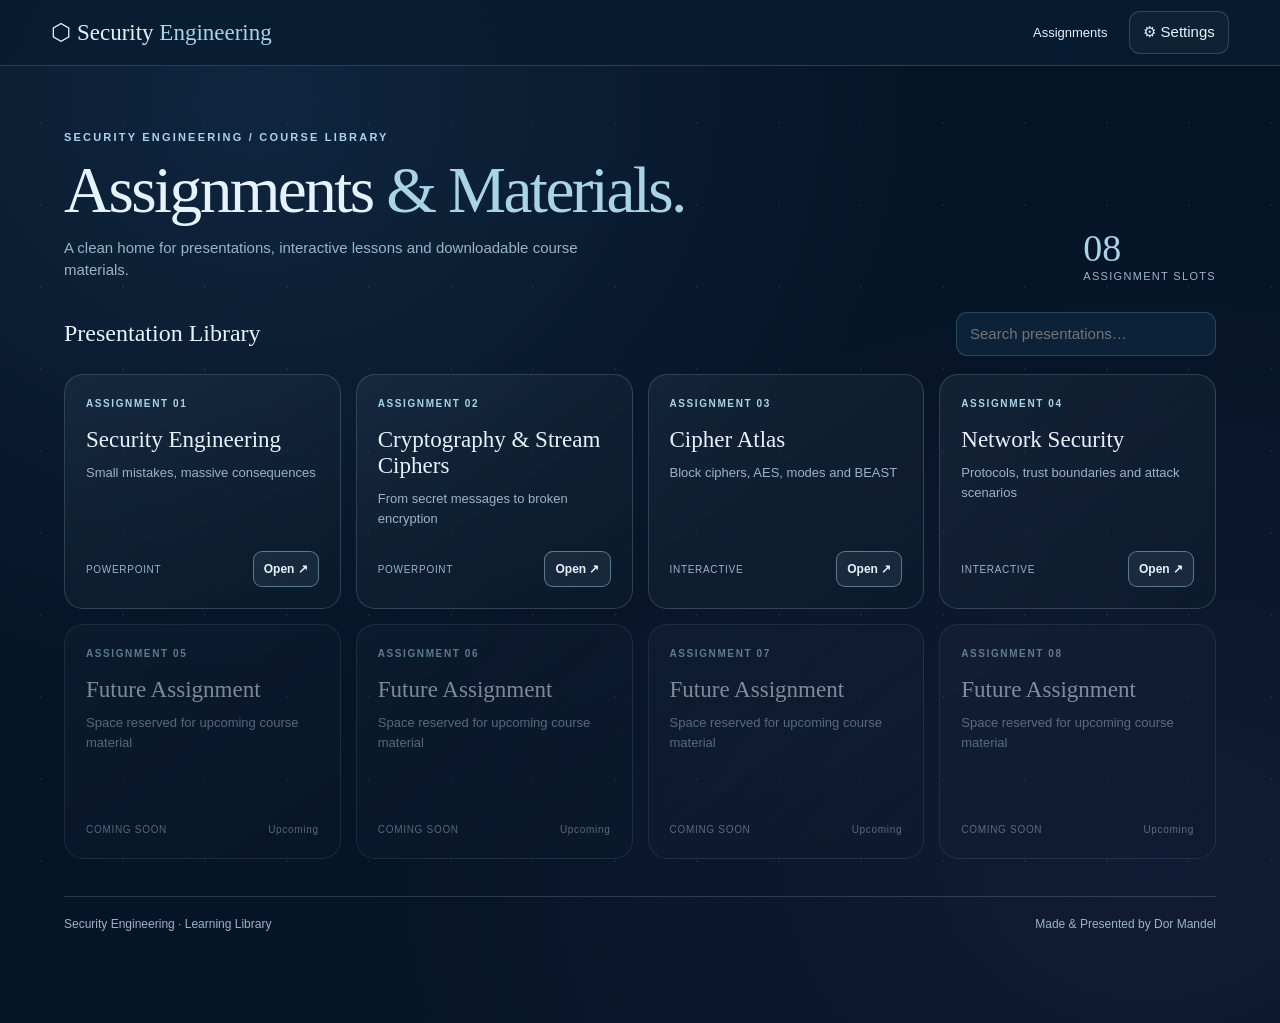
==== commit 40b64ee9: "Enable presentation 01 and 02 viewer links" ====
--- a/index.html
+++ b/index.html
@@ -16,8 +16,8 @@
 <dialog id="settings"><button class="icon-btn close" id="closeSettings" aria-label="Close settings">✕</button><h2>Display settings</h2><p>Personalize the library. Your choices are stored in this browser.</p><label>Card glow <select id="glow"><option value=".7">Subtle</option><option value="1">Full</option><option value="0">Off</option></select></label><label>Motion <select id="motion"><option value="1">On</option><option value="0">Off</option></select></label><label>Background stars <select id="stars"><option value="on">On</option><option value="off">Off</option></select></label><button class="icon-btn" id="reset">Reset defaults</button></dialog>
 <script>
 const assignments=[
-{id:1,title:'Security Engineering',subtitle:'Small mistakes, massive consequences',type:'POWERPOINT',href:'./presentations/01/',ready:false},
-{id:2,title:'Cryptography & Stream Ciphers',subtitle:'From secret messages to broken encryption',type:'POWERPOINT',href:'./presentations/02/',ready:false},
+{id:1,title:'Security Engineering',subtitle:'Small mistakes, massive consequences',type:'POWERPOINT',href:'./presentations/01/',ready:true},
+{id:2,title:'Cryptography & Stream Ciphers',subtitle:'From secret messages to broken encryption',type:'POWERPOINT',href:'./presentations/02/',ready:true},
 {id:3,title:'Cipher Atlas',subtitle:'Block ciphers, AES, modes and BEAST',type:'INTERACTIVE',href:'./presentations/03/',ready:true},
 {id:4,title:'Network Security',subtitle:'Protocols, trust boundaries and attack scenarios',type:'INTERACTIVE',href:'./assignments/network-security/',ready:true},
 ...Array.from({length:4},(_,i)=>({id:i+5,title:'Future Assignment',subtitle:'Space reserved for upcoming course material',type:'COMING SOON',ready:false,href:'#'}))
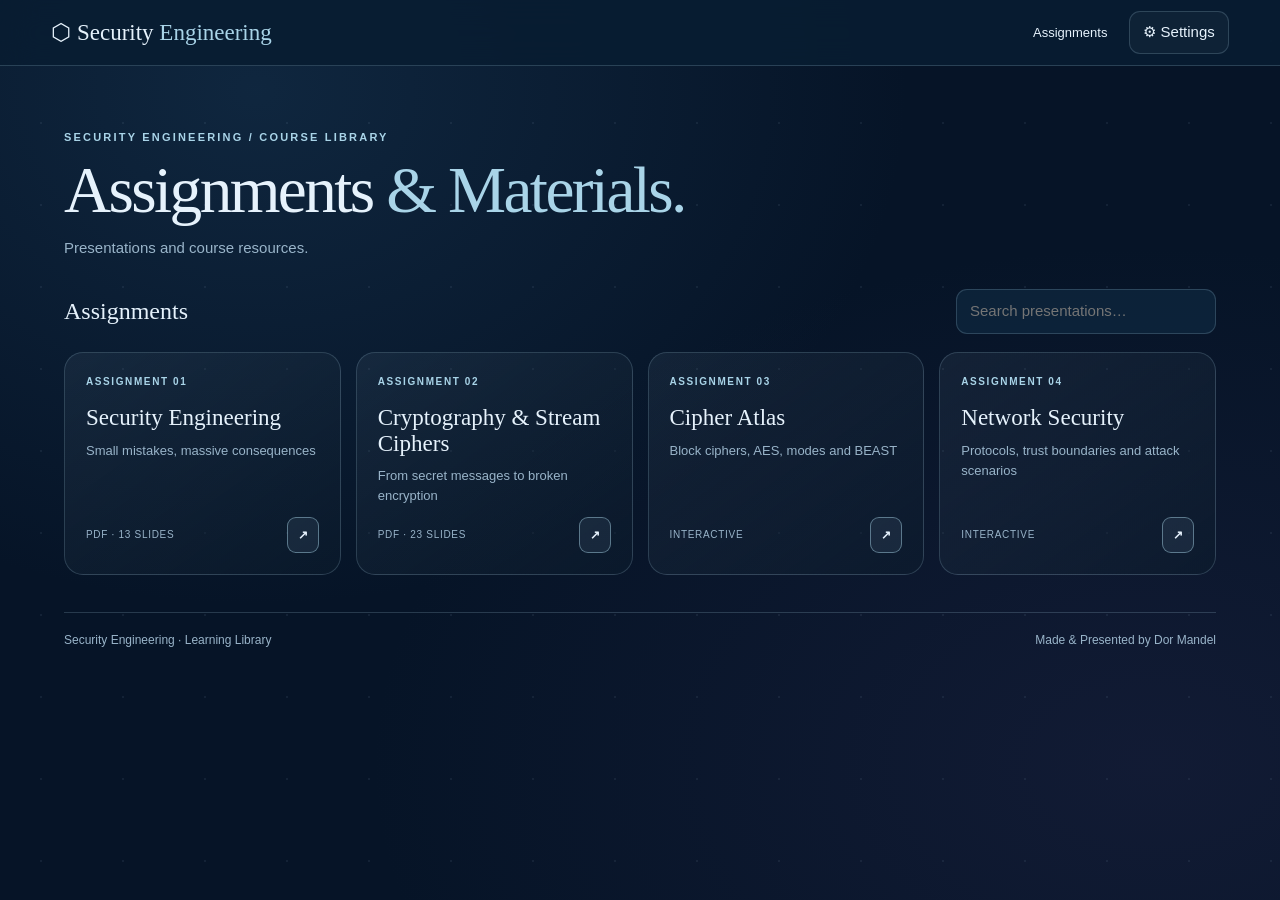
==== commit 458f35e3: "Simplify approved homepage to four fully clickable assignment cards" ====
--- a/index.html
+++ b/index.html
@@ -5,25 +5,41 @@
 *{box-sizing:border-box}html{scroll-behavior:smooth}body{margin:0;min-height:100dvh;background:radial-gradient(ellipse at 20% 10%,#1d426266,transparent 45%),radial-gradient(ellipse at 90% 85%,#322e5944,transparent 48%),var(--bg);color:var(--text);font:15px/1.5 Inter,Segoe UI,Arial,sans-serif}body:before{content:"";position:fixed;inset:0;pointer-events:none;background-image:radial-gradient(#bddcf936 .7px,transparent 1px);background-size:82px 82px;opacity:.35}body.no-stars:before{display:none}a{color:inherit;text-decoration:none}button,input,select{font:inherit}button{cursor:pointer;color:inherit}button,a{ -webkit-tap-highlight-color:transparent}button:focus-visible,a:focus-visible,input:focus-visible{outline:2px solid var(--accent);outline-offset:4px}
 header{height:66px;padding:0 clamp(18px,4vw,62px);display:flex;align-items:center;gap:22px;border-bottom:1px solid var(--line);background:#081d32e8;backdrop-filter:blur(18px);position:sticky;top:0;z-index:9}.brand{font:23px Georgia,serif;white-space:nowrap}.brand b{font-weight:400;color:var(--accent)}nav{display:flex;align-items:center;gap:22px;margin-left:auto}nav a{font-size:13px;color:var(--muted)}nav a:hover,nav a[aria-current]{color:var(--text)}.icon-btn{border:1px solid var(--line);background:#ffffff08;border-radius:11px;padding:9px 13px}
 main{position:relative;max-width:1200px;margin:auto;padding:clamp(38px,7vh,90px) 24px 72px}.eyebrow{font-size:11px;color:var(--accent);text-transform:uppercase;letter-spacing:.2em;font-weight:750}h1{font:clamp(39px,5.1vw,70px)/1.06 Georgia,serif;letter-spacing:-.04em;font-weight:400;margin:10px 0 12px}h1 em{color:var(--accent);font-style:normal}p{color:var(--muted)}.intro{display:flex;align-items:flex-end;justify-content:space-between;gap:26px;margin-bottom:30px}.intro p{margin:0;max-width:580px}.count{font:clamp(25px,3vw,38px) Georgia,serif;color:var(--accent)}.count small{display:block;font:11px Segoe UI,Arial,sans-serif;letter-spacing:.12em;color:var(--muted)}
-.tools{display:flex;justify-content:space-between;gap:12px;align-items:center;margin:0 0 18px}.tools strong{font:24px Georgia,serif;font-weight:400}.filter{display:flex;gap:8px;align-items:center}.filter input{width:clamp(145px,23vw,260px);padding:10px 13px;background:#102a42ad;border:1px solid var(--line);border-radius:11px;color:var(--text)}.grid{display:grid;grid-template-columns:repeat(4,minmax(0,1fr));gap:15px}.card{--mx:50%;--my:50%;min-height:235px;position:relative;isolation:isolate;border:1px solid var(--line);background:linear-gradient(145deg,#b9d7ec11,#0c1c2d94);border-radius:var(--radius);padding:21px;display:flex;flex-direction:column;gap:10px;overflow:hidden;transition:transform calc(240ms * var(--motion)) ease,border-color calc(240ms * var(--motion)) ease,box-shadow calc(240ms * var(--motion)) ease}.card:before{content:"";position:absolute;inset:0;background:radial-gradient(240px circle at var(--mx) var(--my),#a9d4e824,transparent 75%);opacity:0;pointer-events:none;transition:opacity .2s}.card:hover:not(.soon){transform:translateY(-4px);border-color:#a9d4e88f;box-shadow:0 14px 35px #0004}.card:hover:before{opacity:var(--glow)}.card:after{content:"";position:absolute;inset:-100% auto auto -65%;width:42%;height:300%;background:linear-gradient(90deg,transparent,#e6f7ff18,transparent);transform:rotate(28deg) translateX(-250%);pointer-events:none}.card:hover:after{animation:shimmer calc(950ms * var(--motion)) ease-out forwards}@keyframes shimmer{to{transform:rotate(28deg) translateX(900%)}}.card small{color:var(--accent);font-size:10px;letter-spacing:.16em;font-weight:750}.card h2{font:clamp(20px,1.8vw,26px)/1.12 Georgia,serif;font-weight:400;margin:6px 0 0}.card p{font-size:13px;line-height:1.55;margin:0}.card .bottom{margin-top:auto;display:flex;justify-content:space-between;align-items:center;gap:8px}.type{font-size:10px;color:var(--muted);letter-spacing:.07em}.go{border:1px solid #a9d4e877;background:#acd7ee14;border-radius:9px;padding:8px 10px;font-size:12px;font-weight:600}.go:hover{background:#acd7ee2c}.soon{opacity:.53}.soon .go{display:none}
+.tools{display:flex;justify-content:space-between;gap:12px;align-items:center;margin:0 0 18px}.tools strong{font:24px Georgia,serif;font-weight:400}.filter{display:flex;gap:8px;align-items:center}.filter input{width:clamp(145px,23vw,260px);padding:10px 13px;background:#102a42ad;border:1px solid var(--line);border-radius:11px;color:var(--text)}.grid{display:grid;grid-template-columns:repeat(4,minmax(0,1fr));gap:15px}.card{color:inherit;text-decoration:none;--mx:50%;--my:50%;min-height:215px;position:relative;isolation:isolate;border:1px solid var(--line);background:linear-gradient(145deg,#b9d7ec11,#0c1c2d94);border-radius:var(--radius);padding:21px;display:flex;flex-direction:column;gap:10px;overflow:hidden;transition:transform calc(240ms * var(--motion)) ease,border-color calc(240ms * var(--motion)) ease,box-shadow calc(240ms * var(--motion)) ease}.card:before{content:"";position:absolute;inset:0;background:radial-gradient(240px circle at var(--mx) var(--my),#a9d4e824,transparent 75%);opacity:0;pointer-events:none;transition:opacity .2s}.card:hover:not(.soon){transform:translateY(-4px);border-color:#a9d4e88f;box-shadow:0 14px 35px #0004}.card:hover:before{opacity:var(--glow)}.card:after{content:"";position:absolute;inset:-100% auto auto -65%;width:42%;height:300%;background:linear-gradient(90deg,transparent,#e6f7ff18,transparent);transform:rotate(28deg) translateX(-250%);pointer-events:none}.card:hover:after{animation:shimmer calc(950ms * var(--motion)) ease-out forwards}@keyframes shimmer{to{transform:rotate(28deg) translateX(900%)}}.card small{color:var(--accent);font-size:10px;letter-spacing:.16em;font-weight:750}.card h2{font:clamp(20px,1.8vw,26px)/1.12 Georgia,serif;font-weight:400;margin:6px 0 0}.card p{font-size:13px;line-height:1.55;margin:0}.card .bottom{margin-top:auto;display:flex;justify-content:space-between;align-items:center;gap:8px}.type{font-size:10px;color:var(--muted);letter-spacing:.07em}.go{border:1px solid #a9d4e877;background:#acd7ee14;border-radius:9px;padding:8px 10px;font-size:12px;font-weight:600}.go:hover{background:#acd7ee2c}.soon{opacity:.53}.soon .go{display:none}
 footer{margin-top:37px;border-top:1px solid var(--line);padding:18px 0;color:var(--muted);font-size:12px;display:flex;justify-content:space-between;gap:12px}dialog{width:min(430px,calc(100vw - 32px));border:1px solid #b2d6eb55;border-radius:20px;background:#10263c;color:var(--text);box-shadow:0 40px 90px #0009;padding:24px}dialog::backdrop{background:#000a;backdrop-filter:blur(8px)}dialog h2{font:29px Georgia,serif;margin:0 0 8px}dialog label{display:flex;justify-content:space-between;gap:15px;margin:16px 0;color:var(--muted)}dialog select{background:#081d30;color:var(--text);padding:7px;border:1px solid var(--line);border-radius:8px}.close{float:right}#empty{display:none;text-align:center;padding:28px;color:var(--muted)}
 @media(max-width:960px){.grid{grid-template-columns:repeat(3,minmax(0,1fr))}}@media(max-width:700px){header{height:60px;padding:0 17px}.brand{font-size:20px}nav a{display:none}.intro{align-items:start}.intro .count{display:none}.grid{grid-template-columns:repeat(2,minmax(0,1fr))}.card{min-height:215px;padding:16px}.tools strong{font-size:21px}}@media(max-width:410px){.grid{grid-template-columns:1fr}.card{min-height:180px}.tools{flex-wrap:wrap}.filter input{width:100%}}@media(prefers-reduced-motion:reduce){:root{--motion:0}*,*:before,*:after{animation:none!important;transition:none!important}.card:hover{transform:none}}
 </style></head><body>
 <header><a class="brand" href="./" aria-label="Security Engineering home">⬡ Security <b>Engineering</b></a><nav aria-label="Main navigation"><a aria-current="page" href="./">Assignments</a><button class="icon-btn" id="settingsBtn" aria-label="Open display settings">⚙ Settings</button></nav></header>
-<main><section class="intro"><div><div class="eyebrow">Security Engineering / Course Library</div><h1>Assignments <em>& Materials.</em></h1><p>A clean home for presentations, interactive lessons and downloadable course materials.</p></div><div class="count"><span id="total">08</span><small>ASSIGNMENT SLOTS</small></div></section>
-<section aria-label="Assignments"><div class="tools"><strong>Presentation Library</strong><div class="filter"><input type="search" id="search" placeholder="Search presentations…" aria-label="Search presentations"></div></div><div id="grid" class="grid"></div><p id="empty">No matching presentations.</p></section>
+<main><section class="intro"><div><div class="eyebrow">Security Engineering / Course Library</div><h1>Assignments <em>& Materials.</em></h1><p>Presentations and course resources.</p></div></section>
+<section aria-label="Assignments"><div class="tools"><strong>Assignments</strong><div class="filter"><input type="search" id="search" placeholder="Search presentations…" aria-label="Search presentations"></div></div><div id="grid" class="grid"></div><p id="empty">No matching presentations.</p></section>
 <footer><span>Security Engineering · Learning Library</span><span>Made & Presented by Dor Mandel</span></footer></main>
 <dialog id="settings"><button class="icon-btn close" id="closeSettings" aria-label="Close settings">✕</button><h2>Display settings</h2><p>Personalize the library. Your choices are stored in this browser.</p><label>Card glow <select id="glow"><option value=".7">Subtle</option><option value="1">Full</option><option value="0">Off</option></select></label><label>Motion <select id="motion"><option value="1">On</option><option value="0">Off</option></select></label><label>Background stars <select id="stars"><option value="on">On</option><option value="off">Off</option></select></label><button class="icon-btn" id="reset">Reset defaults</button></dialog>
 <script>
 const assignments=[
-{id:1,title:'Security Engineering',subtitle:'Small mistakes, massive consequences',type:'POWERPOINT',href:'./presentations/01/',ready:true},
-{id:2,title:'Cryptography & Stream Ciphers',subtitle:'From secret messages to broken encryption',type:'POWERPOINT',href:'./presentations/02/',ready:true},
+{id:1,title:'Security Engineering',subtitle:'Small mistakes, massive consequences',type:'PDF · 13 SLIDES',href:'./presentations/01/',ready:true},
+{id:2,title:'Cryptography & Stream Ciphers',subtitle:'From secret messages to broken encryption',type:'PDF · 23 SLIDES',href:'./presentations/02/',ready:true},
 {id:3,title:'Cipher Atlas',subtitle:'Block ciphers, AES, modes and BEAST',type:'INTERACTIVE',href:'./presentations/03/',ready:true},
-{id:4,title:'Network Security',subtitle:'Protocols, trust boundaries and attack scenarios',type:'INTERACTIVE',href:'./assignments/network-security/',ready:true},
-...Array.from({length:4},(_,i)=>({id:i+5,title:'Future Assignment',subtitle:'Space reserved for upcoming course material',type:'COMING SOON',ready:false,href:'#'}))
+{id:4,title:'Network Security',subtitle:'Protocols, trust boundaries and attack scenarios',type:'INTERACTIVE',href:'./assignments/network-security/',ready:true}
 ];
 const grid=document.getElementById('grid'),search=document.getElementById('search');
-function render(){let q=search.value.trim().toLowerCase(),items=assignments.filter(a=>(a.title+' '+a.subtitle+' '+a.id).toLowerCase().includes(q));grid.innerHTML='';for(const a of items){const el=document.createElement('article');el.className='card'+(!a.ready?' soon':'');el.innerHTML='<small>ASSIGNMENT '+String(a.id).padStart(2,'0')+'</small><h2></h2><p></p><div class="bottom"><span class="type"></span><a class="go"></a></div>';el.querySelector('h2').textContent=a.title;el.querySelector('p').textContent=a.subtitle;el.querySelector('.type').textContent=a.type;const link=el.querySelector('a');if(a.ready){link.href=a.href;link.textContent='Open ↗';link.setAttribute('aria-label','Open '+a.title)}else{link.remove();const status=document.createElement('span');status.className='type';status.textContent=a.id<=2?'Import in progress':'Upcoming';el.querySelector('.bottom').append(status)}el.addEventListener('pointermove',e=>{const r=el.getBoundingClientRect();el.style.setProperty('--mx',(e.clientX-r.left)+'px');el.style.setProperty('--my',(e.clientY-r.top)+'px')});grid.append(el)}document.getElementById('empty').style.display=items.length?'none':'block'}search.addEventListener('input',render);render();
+function render(){
+ const q=search.value.trim().toLowerCase();
+ const items=assignments.filter(a=>(a.title+' '+a.subtitle+' '+a.id).toLowerCase().includes(q));
+ grid.replaceChildren();
+ for(const a of items){
+  const card=document.createElement('a');card.className='card';card.href=a.href;
+  card.setAttribute('aria-label','Open assignment '+a.id+': '+a.title);
+  card.innerHTML='<small></small><h2></h2><p></p><div class="bottom"><span class="type"></span><span class="go" aria-hidden="true">↗</span></div>';
+  card.querySelector('small').textContent='ASSIGNMENT '+String(a.id).padStart(2,'0');
+  card.querySelector('h2').textContent=a.title;
+  card.querySelector('p').textContent=a.subtitle;
+  card.querySelector('.type').textContent=a.type;
+  card.addEventListener('pointermove',e=>{const r=card.getBoundingClientRect();card.style.setProperty('--mx',(e.clientX-r.left)+'px');card.style.setProperty('--my',(e.clientY-r.top)+'px')});
+  grid.append(card);
+ }
+ document.getElementById('empty').style.display=items.length?'none':'block';
+}
+search.addEventListener('input',render);render();
 const dialog=document.getElementById('settings'),defaults={glow:'.7',motion:'1',stars:'on'};
 function apply(){let s={...defaults};try{s={...s,...JSON.parse(localStorage.getItem('security-library-settings')||'{}')}}catch(e){}for(let k of Object.keys(defaults)){document.getElementById(k).value=s[k]}document.documentElement.style.setProperty('--glow',s.glow);document.documentElement.style.setProperty('--motion',s.motion);document.body.classList.toggle('no-stars',s.stars==='off')}
 document.getElementById('settingsBtn').onclick=()=>dialog.showModal();document.getElementById('closeSettings').onclick=()=>dialog.close();for(let k of Object.keys(defaults))document.getElementById(k).addEventListener('change',()=>{let s={};for(let x of Object.keys(defaults))s[x]=document.getElementById(x).value;try{localStorage.setItem('security-library-settings',JSON.stringify(s))}catch(e){}apply()});document.getElementById('reset').onclick=()=>{try{localStorage.removeItem('security-library-settings')}catch(e){}apply()};apply();
